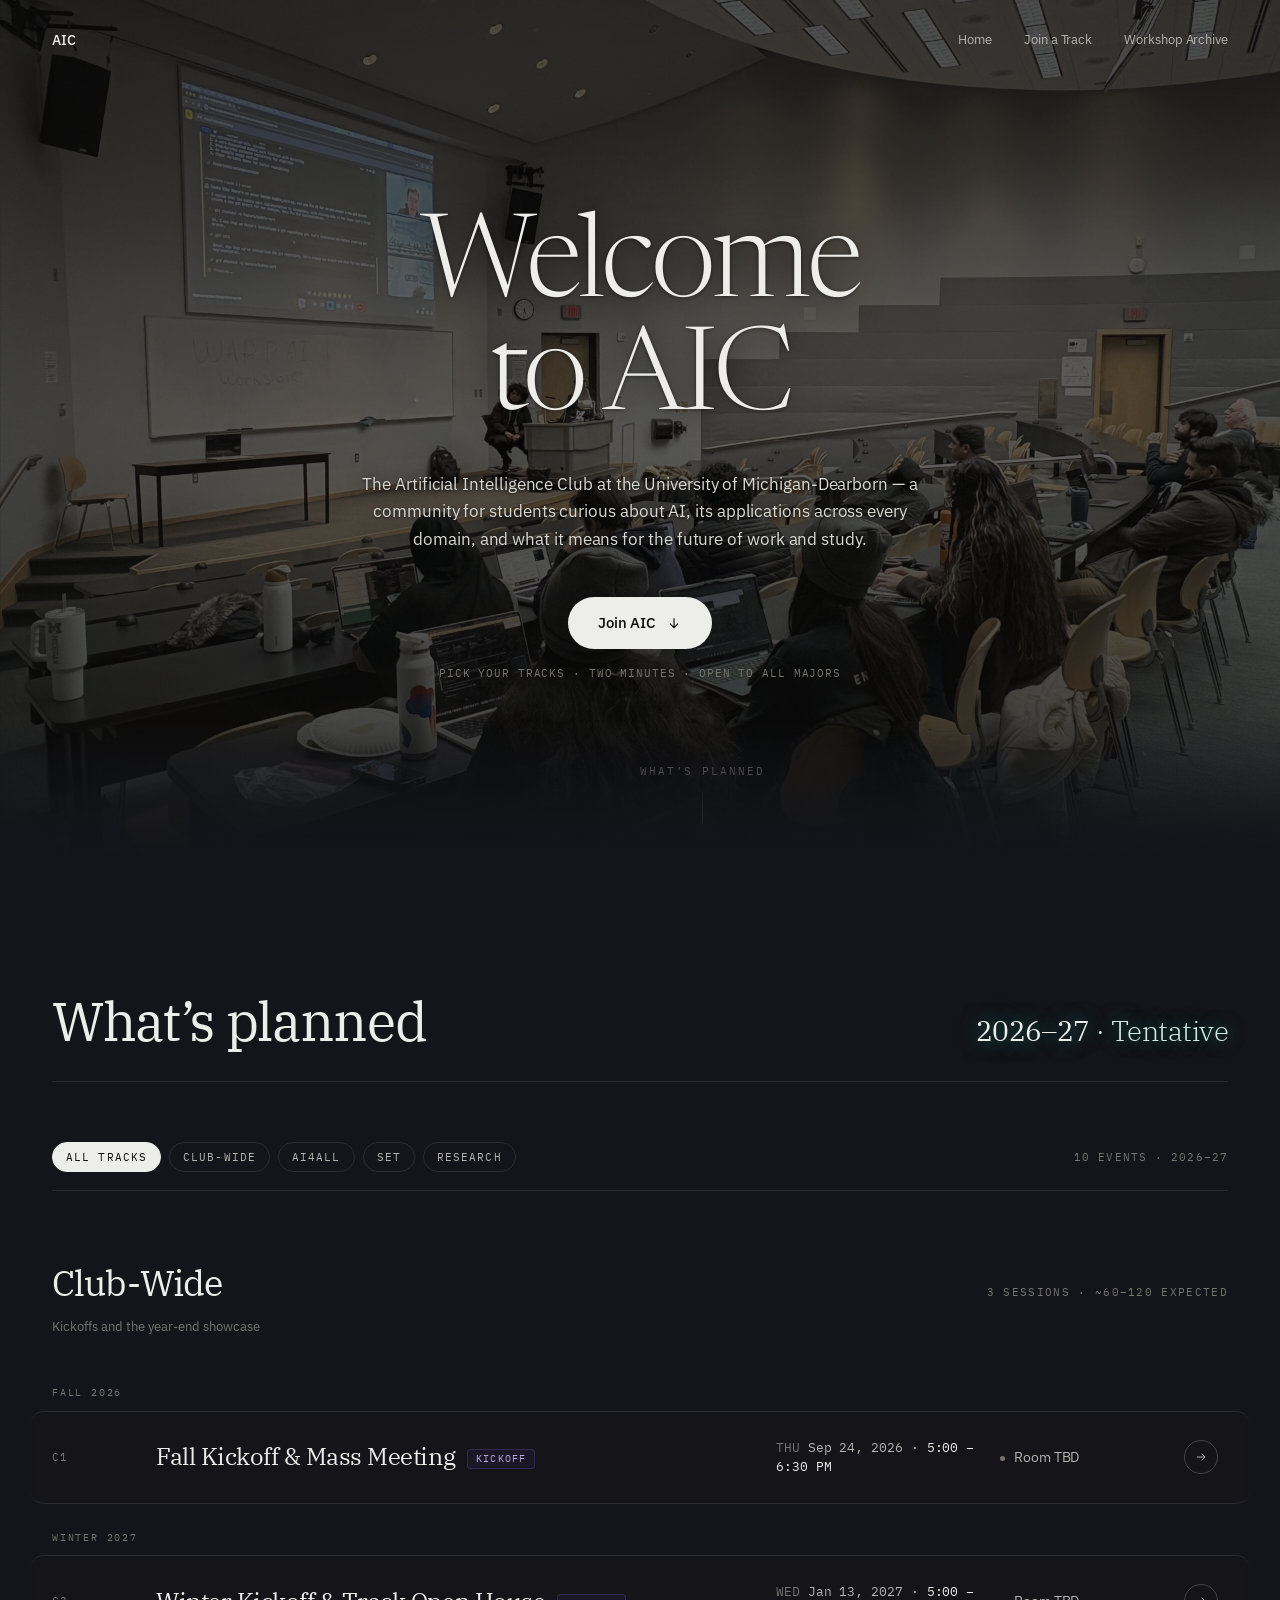
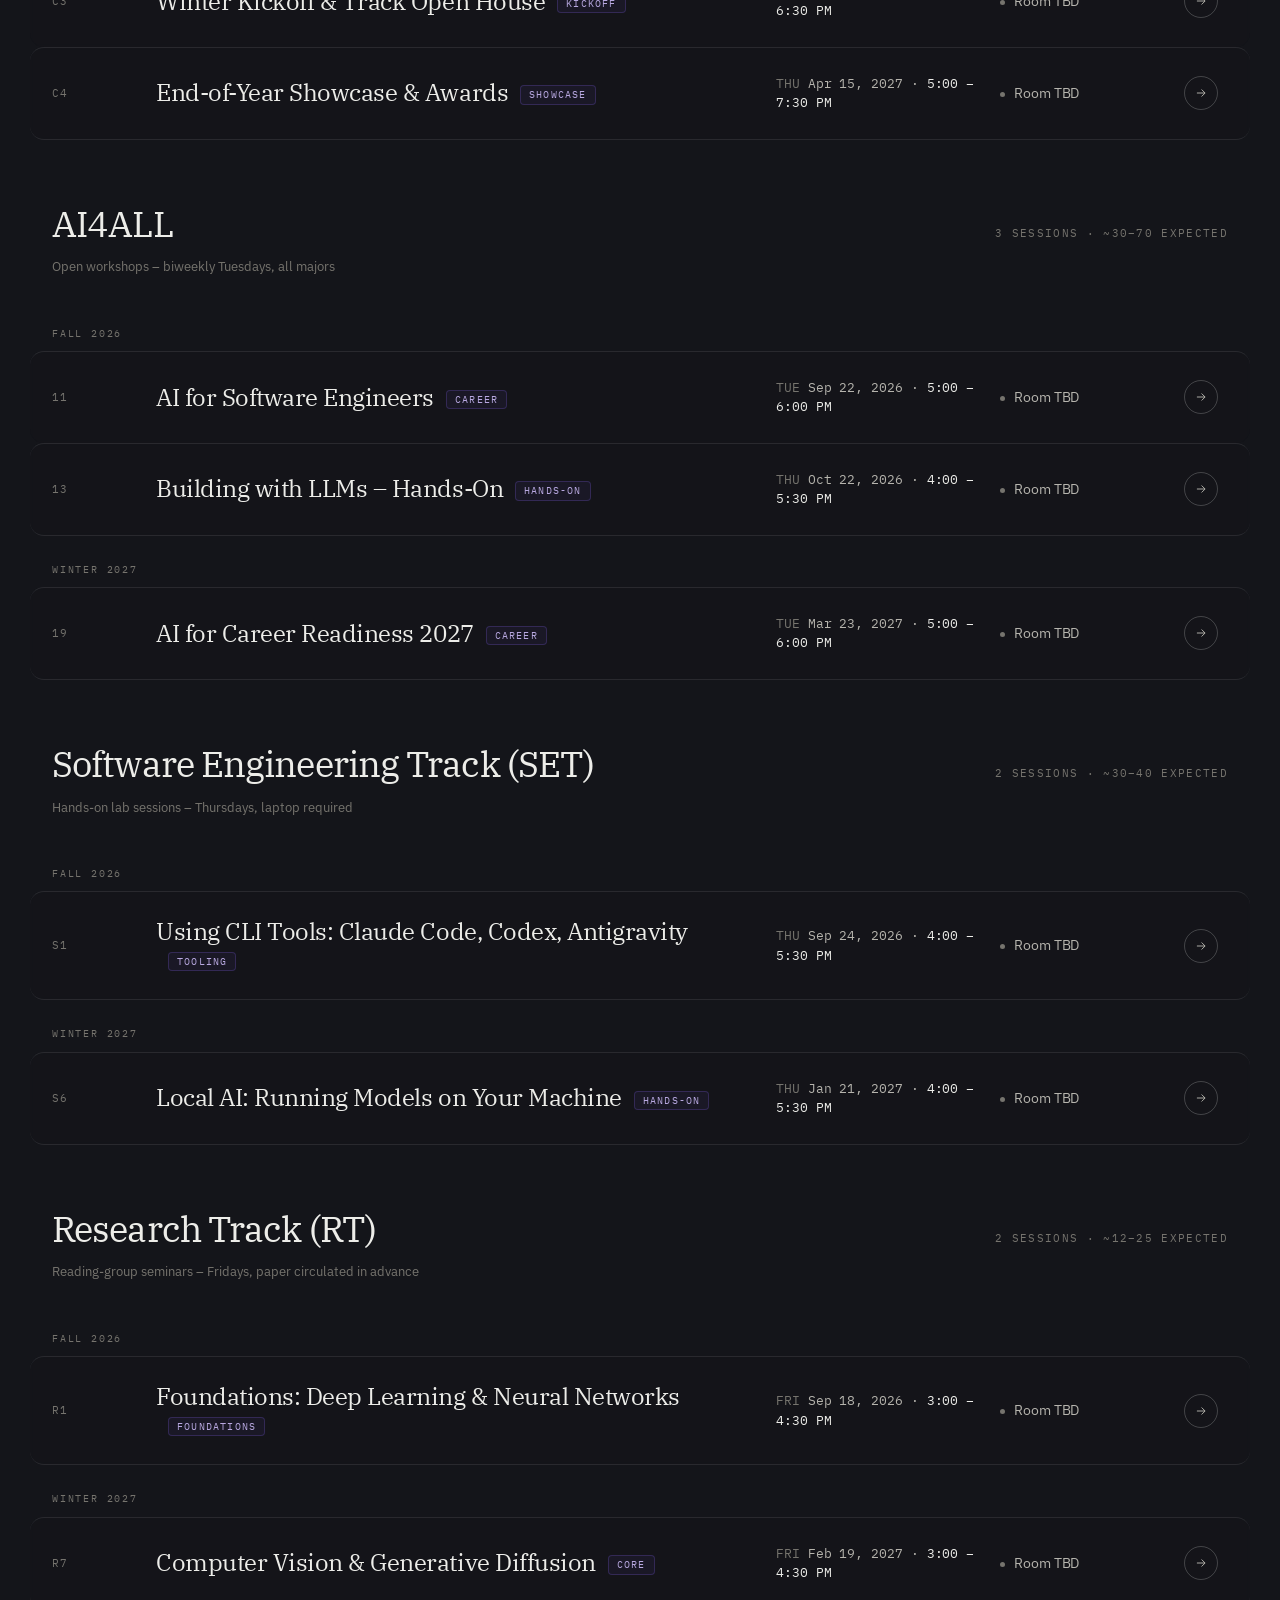
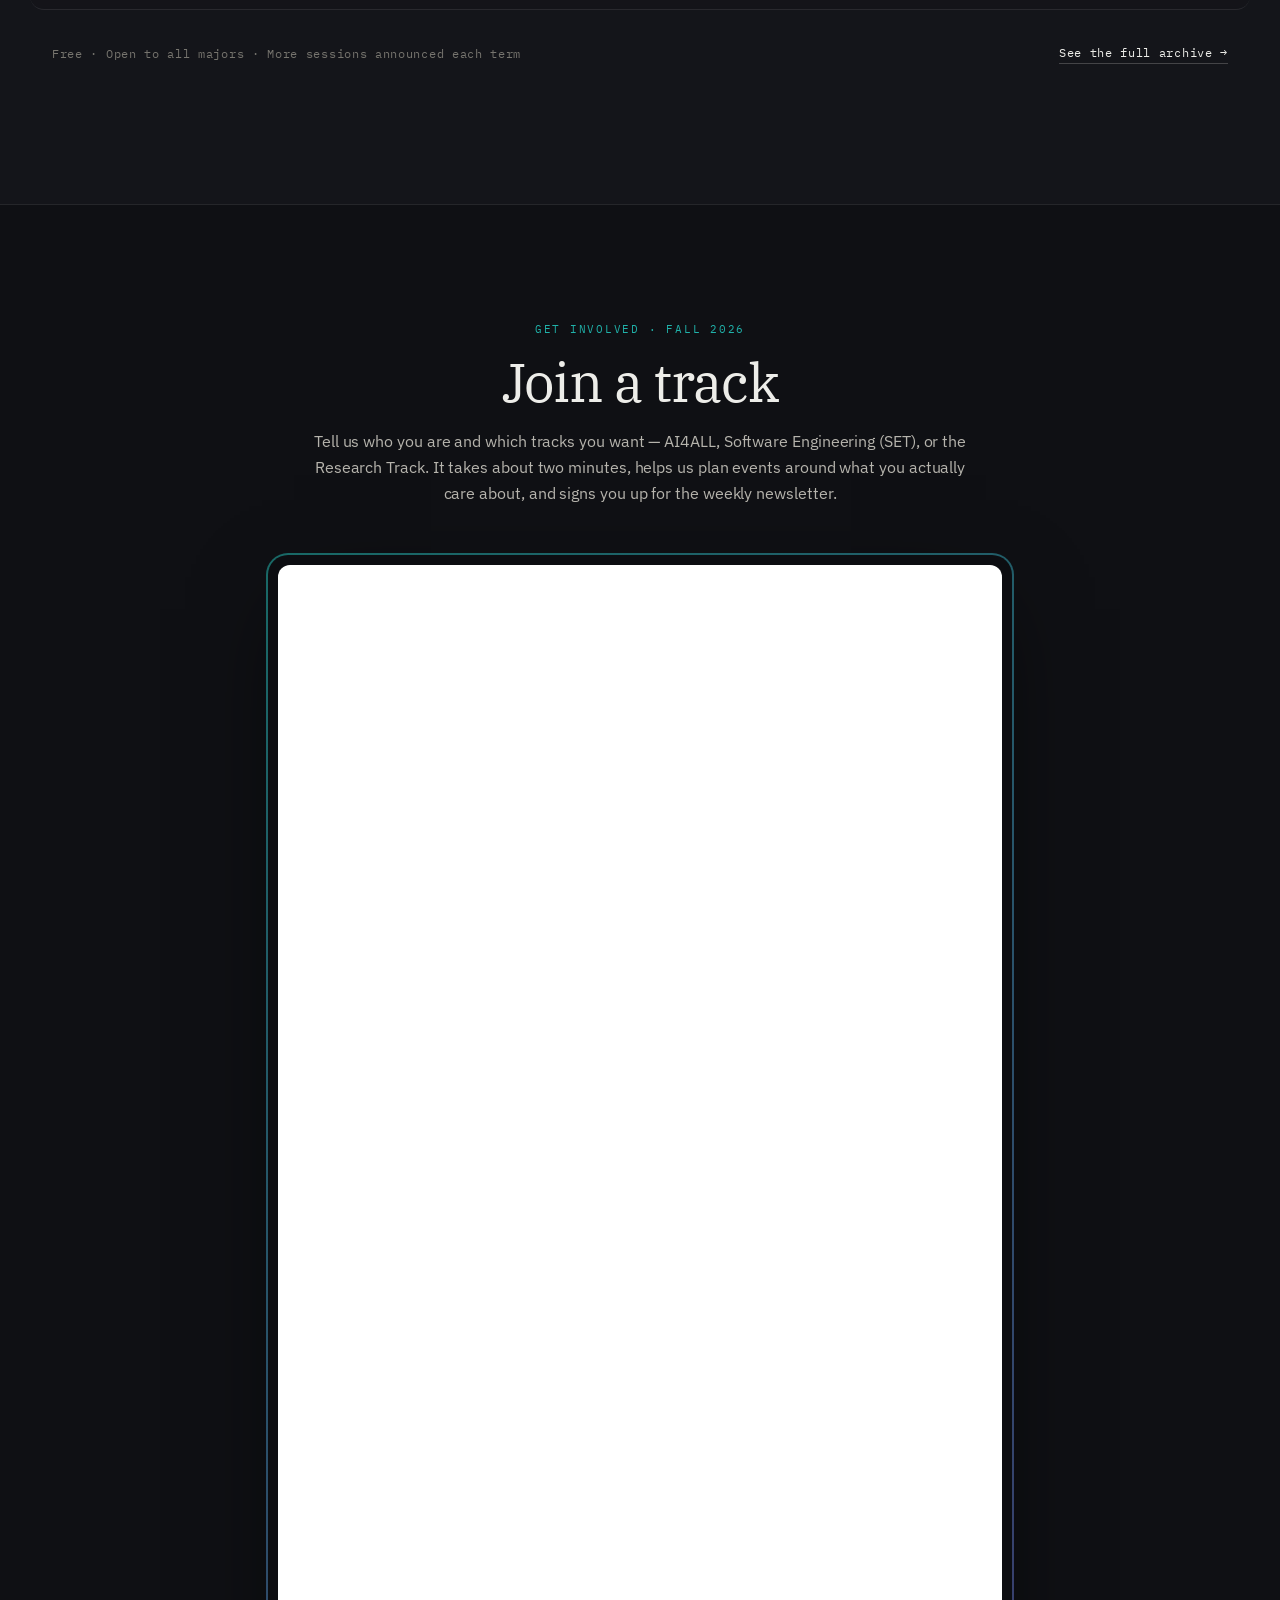
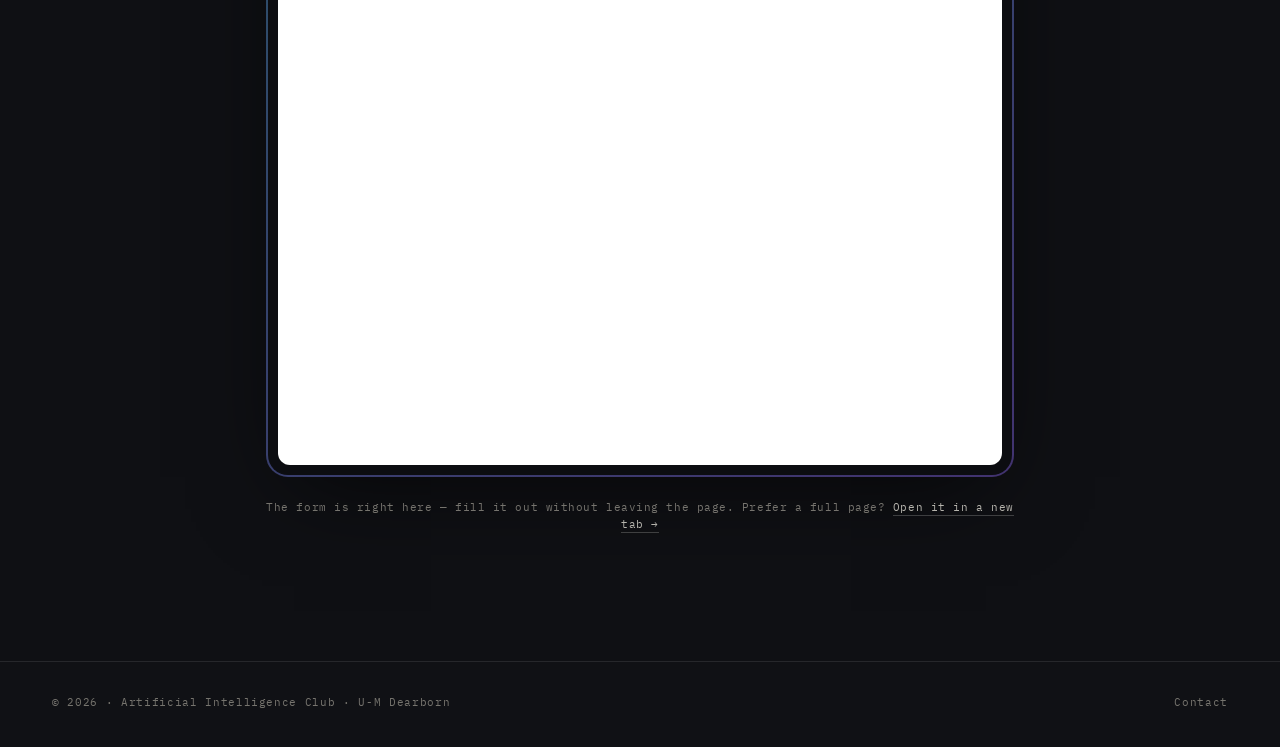
==== AI4ALL.html @ 33a6c334 "Move the Fall Kickoff from Sep 9 to Sep 24, 2026" ====
<!doctype html>
<html lang="en">
<head>
<meta charset="utf-8" />
<meta name="viewport" content="width=device-width,initial-scale=1" />
<title>AIC — Artificial Intelligence Club</title>
<link rel="preconnect" href="https://fonts.googleapis.com" />
<link rel="preconnect" href="https://fonts.gstatic.com" crossorigin />
<link href="https://fonts.googleapis.com/css2?family=IBM+Plex+Mono:wght@400;500&family=IBM+Plex+Sans:ital,wght@0,300;0,400;0,500;0,600;1,400&family=IBM+Plex+Serif:ital,wght@0,400;0,500;0,600;1,400&family=Newsreader:opsz,wght@6..72,300;6..72,400&display=swap" rel="stylesheet" />
<style>
  /* AIC brand tokens */
  :root{
    --aic-teal:   #20B2AA;
    --aic-purple: #6B4FBB;
    --aic-off:    #EDEDE9;
    --aic-obsidian:#0C0C0B;
    --aic-chalk:  #F2F2F0;
    --aic-ash:    #3A3A38;

    --ink:        var(--aic-off);
    --ink-dim:    #b6b4ad;
    --ink-faint:  #76746e;
    --line:       rgba(237,237,233,.10);
    --line-strong:rgba(237,237,233,.22);

    --serif:"IBM Plex Serif", "Iowan Old Style", Georgia, serif;
    --sans:"IBM Plex Sans", ui-sans-serif, system-ui, -apple-system, sans-serif;
    --mono:"IBM Plex Mono", ui-monospace, "JetBrains Mono", Menlo, monospace;
  }

  *{ box-sizing:border-box; margin:0; padding:0; }
  html,body{
    background:transparent;
    color:var(--ink);
    font-family:var(--sans);
    -webkit-font-smoothing:antialiased;
  }
  html{ background:var(--aic-obsidian); scroll-behavior:smooth; }
  body{
    min-height:100vh;
    overflow-x:hidden;
    font-size:15px;
    line-height:1.55;
    letter-spacing:-0.005em;
  }
  a{ color:inherit; text-decoration:none; }

  /* ---------- background slideshow (full page, fixed) ---------- */
  .bg{
    position:fixed; inset:0;
    z-index:-2;
    background:var(--aic-obsidian);
    overflow:hidden;
  }
  .bg .slide{
    position:absolute; inset:0;
    background-size:cover;
    background-position:center;
    opacity:0;
    transition: opacity 2.4s ease-in-out, transform 12s ease-out;
    transform:scale(1.04);
    filter: saturate(.7) contrast(.95) brightness(.55);
    will-change: opacity, transform;
  }
  .bg .slide.on{
    opacity:1;
    transform:scale(1.0);
  }
  /* dimming scrim over slideshow for readability */
  .bg::after{
    content:"";
    position:absolute; inset:0;
    background:
      linear-gradient(180deg, rgba(12,12,11,.35) 0%, rgba(12,12,11,.25) 45%, rgba(12,12,11,.55) 100%),
      radial-gradient(120% 80% at 50% 50%, rgba(12,12,11,0) 0%, rgba(12,12,11,.25) 70%, rgba(12,12,11,.55) 100%);
    pointer-events:none;
    z-index:2;
  }
  /* Scrims removed — photos display directly */
  .grain{
    position:fixed; inset:-50%; z-index:-1;
    background-image:url("data:image/svg+xml;utf8,<svg xmlns='http://www.w3.org/2000/svg' width='220' height='220'><filter id='n'><feTurbulence type='fractalNoise' baseFrequency='1.4' numOctaves='2' stitchTiles='stitch'/><feColorMatrix values='0 0 0 0 0.95  0 0 0 0 0.95  0 0 0 0 0.92  0 0 0 0.55 0'/></filter><rect width='100%25' height='100%25' filter='url(%23n)' opacity='.55'/></svg>");
    opacity:.07;
    mix-blend-mode:overlay;
    pointer-events:none;
    animation: drift 9s steps(6) infinite;
  }
  @keyframes drift{
    0%  { transform:translate(0,0) }
    20% { transform:translate(-2%, 1%) }
    40% { transform:translate(1%, -1%) }
    60% { transform:translate(-1%, 2%) }
    80% { transform:translate(2%, -2%) }
    100%{ transform:translate(0,0) }
  }

  .wrap{ max-width:1240px; margin:0 auto; padding:0 32px; position:relative; width:100%; }
  @media (max-width:640px){ .wrap{ padding:0 22px; } }

  /* ---------- nav ---------- */
  nav.top{
    padding-top:28px;
    position:relative; z-index:5;
  }
  .nav-inner{
    display:flex; align-items:center; justify-content:space-between;
  }
  .nav-links{ display:flex; gap:32px; align-items:center; }
  .brand-name{
    font-size:14px; font-weight:500; letter-spacing:-0.005em;
    color:var(--ink);
  }
  .nav-links a{
    font-size:13px; color:var(--ink-dim);
    transition:color .2s ease;
    position:relative;
  }
  .nav-links a::after{
    content:""; position:absolute; left:0; right:0; bottom:-4px;
    height:1px;
    background:linear-gradient(90deg, var(--aic-teal), var(--aic-purple));
    transform:scaleX(0); transform-origin:left;
    transition: transform .25s ease;
    opacity:.7;
  }
  .nav-links a:hover{ color:var(--ink); }
  .nav-links a:hover::after{ transform:scaleX(1); }
  /* keep the 3 nav links from crowding on small phones */
  @media (max-width:600px){
    nav.top{ padding-top:20px; }
    .nav-links{ gap:16px; }
    .nav-links a{ font-size:12px; }
    .brand-name{ font-size:13px; }
  }

  /* ---------- hero ---------- */
  .hero-section{
    min-height: calc(100vh - 92px);
    display:flex; align-items:center; justify-content:center;
    padding: 80px 0 96px;
    position:relative;
  }
  .hero{
    text-align:center;
    max-width:720px;
    margin: 0 auto;
  }
  h1.display{
    font-family:"Newsreader", "Iowan Old Style", Georgia, serif;
    font-weight:300;
    font-size: clamp(56px, 9vw, 116px);
    line-height: .98;
    letter-spacing:-0.035em;
    color:var(--ink);
    text-wrap:balance;
    text-shadow: 0 2px 32px rgba(0,0,0,.65), 0 1px 4px rgba(0,0,0,.5);
  }
  h1.display .italic{
    font-style:normal;
    color:var(--ink);
  }

  .lede{
    margin: 32px auto 0;
    max-width:560px;
    font-size:17px; line-height:1.6;
    color:#d8d8d3;
    text-wrap:pretty;
    text-shadow: 0 1px 16px rgba(0,0,0,.7), 0 1px 3px rgba(0,0,0,.6);
  }

  /* primary CTA — Join AIC (scrolls to the interest form) */
  .cta-join{
    margin-top:44px;
    display:inline-flex; align-items:center; gap:10px;
    height:52px; padding:0 30px;
    border-radius:999px;
    background:var(--aic-off); color:var(--aic-obsidian);
    font-family:var(--sans);
    font-size:15px; font-weight:500; letter-spacing:-0.005em;
    cursor:pointer;
    box-shadow: 0 12px 34px -12px rgba(0,0,0,.6);
    transition: background .2s ease, transform .15s ease, box-shadow .2s ease;
  }
  .cta-join:hover{ background:#fff; transform:translateY(-1px); box-shadow:0 16px 44px -14px rgba(0,0,0,.7); }
  .cta-join:active{ transform:translateY(0) scale(.99); }
  .cta-join svg{ width:16px; height:16px; }

  .hint{
    margin-top: 16px;
    font-family:var(--mono);
    font-size: 11px;
    letter-spacing:.08em;
    color: var(--ink-faint);
    text-transform:uppercase;
  }
  .hint .ok{ color: var(--aic-teal); }

  /* scroll cue */
  .scroll-cue{
    position:absolute; left:50%; bottom:36px;
    transform:translateX(-50%);
    font-family:var(--mono); font-size:10.5px; letter-spacing:.18em;
    text-transform:uppercase; color:var(--ink-faint);
    display:flex; flex-direction:column; align-items:center; gap:10px;
    opacity:.75;
  }
  .scroll-cue .line{
    width:1px; height:34px;
    background:linear-gradient(180deg, rgba(237,237,233,0), rgba(237,237,233,.6));
    animation: bob 2.6s ease-in-out infinite;
  }
  @keyframes bob{
    0%,100%{ transform:scaleY(.6); opacity:.4 }
    50%{ transform:scaleY(1); opacity:1 }
  }

  /* ---------- upcoming events ---------- */
  section.events{
    padding: 120px 0 140px;
    position:relative;
    background:#14151a;
  }
  /* smooth fade from translucent (slideshow visible) into solid grey */
  section.events::before{
    content:"";
    position:absolute;
    left:0; right:0;
    top:-140px; height:140px;
    background:linear-gradient(180deg, rgba(20,21,26,0) 0%, rgba(20,21,26,.85) 70%, #14151a 100%);
    pointer-events:none;
  }
  /* footer also covers slideshow */
  footer{ background:#101115 !important; }
  .events-head{
    display:flex; align-items:baseline; justify-content:space-between;
    gap:24px; margin-bottom:42px;
    padding-bottom:18px;
    border-bottom:1px solid var(--line);
  }
  .events-head h2{
    font-family:var(--serif); font-weight:400;
    font-size:clamp(34px, 4.4vw, 54px);
    letter-spacing:-0.025em;
  }
  .events-head h2 .italic{
    font-style:normal;
    color:var(--ink);
  }
  .events-head .label{
    font-family:var(--serif);
    font-weight:400;
    font-size:clamp(20px, 2.2vw, 28px);
    letter-spacing:-0.02em;
    color:var(--ink);
    text-shadow:
      0 0 18px rgba(32,178,170,.55),
      0 0 38px rgba(32,178,170,.25);
  }
  .events-head .label em{
    font-style:normal;
    color:#cfe9e6;
    font-weight:300;
  }

  .event-list{ display:flex; flex-direction:column; }
  /* track filter bar */
  .filter-bar{
    margin-bottom:8px;
    display:flex; align-items:center; justify-content:space-between;
    padding:18px 0;
    border-bottom:1px solid var(--line);
    flex-wrap:wrap; gap:14px;
  }
  .filters{ display:flex; gap:8px; flex-wrap:wrap; }
  .chip{
    font-family:var(--mono); font-size:11px; letter-spacing:.1em;
    text-transform:uppercase;
    padding:7px 13px; border-radius:999px; cursor:pointer;
    border:1px solid var(--line);
    color:var(--ink-dim); background:transparent;
    transition: all .2s ease;
  }
  .chip:hover{ color:var(--ink); border-color:var(--line-strong); }
  .chip[aria-selected="true"]{
    background:var(--ink); color:var(--aic-obsidian); border-color:var(--ink);
  }
  .count{
    font-family:var(--mono); font-size:11px; letter-spacing:.1em;
    color:var(--ink-faint); text-transform:uppercase;
  }

  /* per-track groups */
  .track-group{ padding:56px 0 0; }
  .track-group.hidden{ display:none; }
  .track-head{
    display:flex; align-items:baseline; justify-content:space-between;
    gap:24px; margin-bottom:22px;
  }
  .track-title{
    font-family:var(--serif); font-size:clamp(26px, 3vw, 36px); font-weight:400;
    letter-spacing:-0.025em;
  }
  .track-sub{
    display:block; margin-top:6px;
    font-family:var(--sans); font-size:13px; font-weight:400;
    color:var(--ink-faint); letter-spacing:0;
  }
  .track-meta{
    font-family:var(--mono); font-size:11px; letter-spacing:.12em;
    text-transform:uppercase; color:var(--ink-faint);
    white-space:nowrap;
  }
  .term-divider{
    font-family:var(--mono); font-size:10px; letter-spacing:.18em;
    text-transform:uppercase; color:var(--ink-faint);
    padding:26px 0 10px;
  }
  .track-group .event{ cursor:default; }
  @media (max-width:600px){
    .track-head{ flex-direction:column; gap:8px; }
  }
  .event{
    display:grid;
    grid-template-columns: 80px 1fr 200px 160px 44px;
    align-items:center;
    gap:24px;
    padding:26px 22px;
    border-top:1px solid var(--line);
    transition: background .25s ease, transform .25s ease;
    cursor:pointer;
    background:rgba(20,21,26,.35);
    backdrop-filter: blur(2px);
    -webkit-backdrop-filter: blur(2px);
    position:relative;
    border-radius:14px;
    margin: 0 -22px;
    border-top-color:var(--line);
  }
  .event::before{
    content:"";
    position:absolute; inset:0;
    border-radius:14px;
    padding:1px;
    background: conic-gradient(
      from var(--shine-angle, 0deg),
      transparent 0deg,
      transparent 60deg,
      rgba(107,79,187,.85) 120deg,
      rgba(107,79,187,.35) 160deg,
      transparent 200deg,
      transparent 360deg
    );
    -webkit-mask:
      linear-gradient(#fff 0 0) content-box,
      linear-gradient(#fff 0 0);
    mask:
      linear-gradient(#fff 0 0) content-box,
      linear-gradient(#fff 0 0);
    -webkit-mask-composite: xor;
            mask-composite: exclude;
    opacity:0;
    transition: opacity .35s ease;
    pointer-events:none;
  }
  .event:last-child{ border-bottom:1px solid var(--line); }
  .event:hover{
    background:rgba(20,21,26,.7);
    box-shadow:
      0 0 0 1px rgba(107,79,187,.18),
      0 12px 40px -12px rgba(107,79,187,.35),
      inset 0 0 60px rgba(107,79,187,.06);
  }
  .event:hover::before{
    opacity:1;
    animation: shine-rotate 4s linear infinite;
  }
  @keyframes shine-rotate{
    to { --shine-angle: 360deg; }
  }
  @property --shine-angle{
    syntax: "<angle>";
    inherits: false;
    initial-value: 0deg;
  }
  .event .idx{
    font-family:var(--mono); font-size:11px; color:var(--ink-faint); letter-spacing:.05em;
  }
  .event .title{
    font-family:var(--serif); font-size:24px; letter-spacing:-0.02em;
    color:var(--ink); line-height:1.15;
  }
  .event .title .tag{
    display:inline-block; margin-left:12px; vertical-align:middle;
    font-family:var(--mono); font-size:10px; letter-spacing:.12em;
    text-transform:uppercase;
    color:#b8a8e0;
    padding:3px 8px; border-radius:4px;
    border:1px solid rgba(107,79,187,.32);
    background:rgba(107,79,187,.08);
  }
  .event .when{
    font-family:var(--mono); font-size:12.5px; color:var(--ink-dim);
  }
  .event .when .dow{ color:var(--ink-faint); }
  .event .when .time{ color:var(--ink); }
  .event .where{
    font-family:var(--sans); font-size:13.5px; color:var(--ink-dim);
  }
  .event .where::before{
    content:""; display:inline-block; width:5px; height:5px; border-radius:50%;
    background:var(--ink-faint); margin-right:9px; vertical-align:middle;
  }
  .event .go{
    width:34px; height:34px; border-radius:50%;
    border:1px solid var(--line-strong);
    display:flex; align-items:center; justify-content:center;
    color:var(--ink-dim);
    transition: all .2s ease;
  }
  .event:hover .go{
    border-color:rgba(107,79,187,.55);
    color:#b8a8e0;
    transform:rotate(-45deg);
    box-shadow:0 0 16px rgba(107,79,187,.30);
  }
  .event .go svg{ width:14px; height:14px; }

  @media (max-width:920px){
    .event{ grid-template-columns: 42px 1fr 32px; grid-template-rows:auto auto auto; gap:6px 16px; padding:22px 6px; }
    .event .idx{ grid-row:1; }
    .event .title{ grid-row:1; grid-column:2; font-size:19px; }
    .event .when{ grid-row:2; grid-column:2; }
    .event .where{ grid-row:3; grid-column:2; }
    .event .go{ grid-row:1 / span 3; grid-column:3; align-self:start; }
  }

  .events-foot{
    margin-top:34px;
    display:flex; justify-content:space-between; align-items:center;
    gap:16px; flex-wrap:wrap;
    font-family:var(--mono); font-size:11.5px; letter-spacing:.06em;
    color:var(--ink-faint);
  }
  .events-foot a{
    color:var(--ink);
    border-bottom:1px solid var(--line-strong);
    padding-bottom:2px;
    transition: border-color .2s ease, color .2s ease;
  }
  .events-foot a:hover{
    border-color:var(--aic-purple);
    color:#a394d6;
  }

  /* ---------- footer ---------- */
  footer{
    padding: 32px 0 36px;
    border-top:1px solid var(--line);
    color:var(--ink-faint);
    font-family:var(--mono); font-size:11px; letter-spacing:.06em;
    background:rgba(12,12,11,.35);
    backdrop-filter: blur(8px);
    -webkit-backdrop-filter: blur(8px);
  }
  .foot-inner{ display:flex; justify-content:space-between; gap:16px; flex-wrap:wrap; }
  .foot-inner a:hover{ color:var(--ink); }


  /* reveal */
  .reveal{ opacity:0; transform:translateY(10px); transition: opacity .8s ease, transform .8s ease; }
  .reveal.in{ opacity:1; transform:none; }
  .reveal.d1{ transition-delay:.08s; }
  .reveal.d2{ transition-delay:.16s; }
  .reveal.d3{ transition-delay:.24s; }
  .reveal.d4{ transition-delay:.32s; }

  /* ---------- join / interest form ---------- */
  section.join{
    padding: 116px 0 128px;
    background:#0f1014;
    position:relative;
    border-top:1px solid var(--line);
  }
  .join-head{
    text-align:center;
    max-width:660px; margin:0 auto 46px;
  }
  .join-head .eyebrow{
    font-family:var(--mono); font-size:11px; letter-spacing:.16em;
    text-transform:uppercase; color:var(--aic-teal);
    margin-bottom:16px;
  }
  .join-head h2{
    font-family:var(--serif); font-weight:400;
    font-size:clamp(34px,4.4vw,54px); letter-spacing:-0.025em;
    line-height:1.05;
  }
  .join-head h2 .italic{ font-style:normal; color:var(--ink); }
  .join-head p{
    margin-top:18px; font-size:16px; line-height:1.62;
    color:var(--ink-dim); text-wrap:pretty;
  }
  .form-frame{
    max-width:748px; margin:0 auto;
    border-radius:22px;
    padding:2px;
    background:linear-gradient(150deg, rgba(32,178,170,.55), rgba(107,79,187,.55));
    box-shadow: 0 28px 90px -28px rgba(0,0,0,.72);
  }
  .form-frame .inner{
    background:#0c0d11;
    border-radius:20px;
    padding:10px;
  }
  .form-frame iframe{
    display:block;
    width:100%;
    height:1500px;
    border:0;
    background:#fff;
    border-radius:12px;
  }
  .join-note{
    max-width:748px; margin:22px auto 0;
    text-align:center;
    font-family:var(--mono); font-size:11px; letter-spacing:.05em;
    color:var(--ink-faint);
  }
  .join-note a{ color:var(--ink-dim); border-bottom:1px solid var(--line-strong); padding-bottom:1px; }
  .join-note a:hover{ color:var(--ink); }
  @media (max-width:640px){
    .form-frame .inner{ padding:6px; }
    .form-frame iframe{ height:1650px; }
  }

  ::selection{ background:var(--aic-teal); color:var(--aic-obsidian); }
</style>
</head>
<body>

<!-- Background slideshow -->
<div class="bg" id="bg"></div>
<div class="grain"></div>

<nav class="top">
  <div class="wrap nav-inner">
    <a class="brand" href="#"><span class="brand-name">AIC</span></a>
    <div class="nav-links">
      <a href="AI4ALL.html" class="current">Home</a>
      <a href="#join">Join a Track</a>
      <a href="archive.html">Workshop Archive</a>
    </div>
  </div>
</nav>

<div class="hero-section">
  <div class="wrap">
    <div class="hero">
      <h1 class="display reveal">Welcome to <span class="italic">AIC</span></h1>
      <p class="lede reveal d1">
        The Artificial Intelligence Club at the University of Michigan-Dearborn — a community
        for students curious about AI, its applications across every domain, and what it means
        for the future of work and study.
      </p>
      <a class="cta-join reveal d2" href="#join">
        Join AIC
        <svg viewBox="0 0 24 24" fill="none" stroke="currentColor" stroke-width="1.7" aria-hidden="true"><path d="M12 5v14M6 13l6 6 6-6"/></svg>
      </a>
      <div class="hint reveal d3">Pick your tracks · Two minutes · Open to all majors</div>
    </div>
  </div>

  <div class="scroll-cue reveal d4"><span>What&rsquo;s planned</span><span class="line"></span></div>
</div>

<section class="events">
  <div class="wrap">
    <div class="events-head reveal">
      <h2>What&rsquo;s <span class="italic">planned</span></h2>
      <span class="label">2026&ndash;27 <em>&middot; Tentative</em></span>
    </div>

    <div class="filter-bar reveal d1">
      <div class="filters" role="tablist" aria-label="Filter events by track">
        <button class="chip" data-filter="all" aria-selected="true">All tracks</button>
        <button class="chip" data-filter="cross" aria-selected="false">Club-wide</button>
        <button class="chip" data-filter="ai4all" aria-selected="false">AI4ALL</button>
        <button class="chip" data-filter="set" aria-selected="false">SET</button>
        <button class="chip" data-filter="rt" aria-selected="false">Research</button>
      </div>
      <div class="count" id="event-count"></div>
    </div>

    <div id="event-groups" class="reveal d2"></div>

    <div class="events-foot reveal d3">
      <span>Free &middot; Open to all majors &middot; More sessions announced each term</span>
      <a href="archive.html">See the full archive &rarr;</a>
    </div>
  </div>
</section>

<section class="join" id="join">
  <div class="wrap">
    <div class="join-head reveal">
      <div class="eyebrow">Get involved · Fall 2026</div>
      <h2>Join a <span class="italic">track</span></h2>
      <p>
        Tell us who you are and which tracks you want — AI4ALL, Software Engineering (SET),
        or the Research Track. It takes about two minutes, helps us plan events around what
        you actually care about, and signs you up for the weekly newsletter.
      </p>
    </div>

    <div class="form-frame reveal d1">
      <div class="inner">
        <iframe
          src="https://docs.google.com/forms/d/e/1FAIpQLSfQSxsaF6A3wpTZ3Ci8zxQ7aIErh3ceeiOcqCI4ebiONCphHA/viewform?embedded=true"
          title="AIC Track Interest Form"
          loading="lazy">Loading the form…</iframe>
      </div>
    </div>

    <div class="join-note reveal d2">
      The form is right here — fill it out without leaving the page. Prefer a full page?
      <a href="https://docs.google.com/forms/d/e/1FAIpQLSfQSxsaF6A3wpTZ3Ci8zxQ7aIErh3ceeiOcqCI4ebiONCphHA/viewform" target="_blank" rel="noopener">Open it in a new tab →</a>
    </div>
  </div>
</section>

<footer>
  <div class="wrap foot-inner">
    <div>© 2026 · Artificial Intelligence Club · U-M Dearborn</div>
    <div><a href="mailto:aic-eboard@umich.edu">Contact</a></div>
  </div>
</footer>

<script>
  /* ===================================================================
     SLIDESHOW
     Cross-fade through workshop photos, 6.5s per slide, 2.4s fade.
     =================================================================== */
  (() => {
    const COUNT = 21;
    const HOLD_MS = 6500;
    const bg = document.getElementById('bg');

    // shuffle indices once so each load feels different
    const order = Array.from({length: COUNT}, (_, i) => i + 1);
    for(let i = order.length - 1; i > 0; i--){
      const j = Math.floor(Math.random() * (i + 1));
      [order[i], order[j]] = [order[j], order[i]];
    }

    // create slide nodes
    const nodes = order.map(n => {
      const d = document.createElement('div');
      d.className = 'slide';
      const num = String(n).padStart(2, '0');
      d.style.backgroundImage = `url("images/w${num}.jpg")`;
      bg.appendChild(d);
      return d;
    });

    let cur = 0;
    // start with first slide visible
    nodes[0].classList.add('on');

    // preload next image to make fades smoother
    function preload(i){
      const img = new Image();
      const num = String(order[i]).padStart(2,'0');
      img.src = `images/w${num}.jpg`;
    }
    preload(1 % nodes.length);

    let timer;
    function tick(){
      const next = (cur + 1) % nodes.length;
      nodes[next].classList.add('on');
      // remove "on" from cur after fade has happened
      const prev = cur;
      setTimeout(() => nodes[prev].classList.remove('on'), 2500);
      cur = next;
      preload((cur + 1) % nodes.length);
      timer = setTimeout(tick, HOLD_MS);
    }
    timer = setTimeout(tick, HOLD_MS);

    // pause when tab hidden
    document.addEventListener('visibilitychange', () => {
      if(document.hidden){ clearTimeout(timer); }
      else { timer = setTimeout(tick, HOLD_MS); }
    });
  })();

  /* ===================================================================
     THE YEAR AHEAD  ·  2026–27 planned events, grouped by track
     Source: AIC Track Interest Form option lists + board planning.
     Dates are tentative pending room reservations.
     =================================================================== */
  const TRACKS = [
    {
      "id": "cross",
      "name": "Club-Wide",
      "sub": "Kickoffs and the year-end showcase",
      "est": "60–120",
      "events": [
        {
          "n": "C1",
          "title": "Fall Kickoff & Mass Meeting",
          "tag": "Kickoff",
          "dow": "THU",
          "date": "Sep 24, 2026",
          "time": "5:00 – 6:30 PM",
          "room": "Room TBD",
          "term": "fall"
        },
        {
          "n": "C3",
          "title": "Winter Kickoff & Track Open House",
          "tag": "Kickoff",
          "dow": "WED",
          "date": "Jan 13, 2027",
          "time": "5:00 – 6:30 PM",
          "room": "Room TBD",
          "term": "winter"
        },
        {
          "n": "C4",
          "title": "End-of-Year Showcase & Awards",
          "tag": "Showcase",
          "dow": "THU",
          "date": "Apr 15, 2027",
          "time": "5:00 – 7:30 PM",
          "room": "Room TBD",
          "term": "winter"
        }
      ]
    },
    {
      "id": "ai4all",
      "name": "AI4ALL",
      "sub": "Open workshops – biweekly Tuesdays, all majors",
      "est": "30–70",
      "events": [
        {
          "n": "11",
          "title": "AI for Software Engineers",
          "tag": "Career",
          "dow": "TUE",
          "date": "Sep 22, 2026",
          "time": "5:00 – 6:00 PM",
          "room": "Room TBD",
          "term": "fall"
        },
        {
          "n": "13",
          "title": "Building with LLMs – Hands-On",
          "tag": "Hands-on",
          "dow": "THU",
          "date": "Oct 22, 2026",
          "time": "4:00 – 5:30 PM",
          "room": "Room TBD",
          "term": "fall"
        },
        {
          "n": "19",
          "title": "AI for Career Readiness 2027",
          "tag": "Career",
          "dow": "TUE",
          "date": "Mar 23, 2027",
          "time": "5:00 – 6:00 PM",
          "room": "Room TBD",
          "term": "winter"
        }
      ]
    },
    {
      "id": "set",
      "name": "Software Engineering Track (SET)",
      "sub": "Hands-on lab sessions – Thursdays, laptop required",
      "est": "30–40",
      "events": [
        {
          "n": "S1",
          "title": "Using CLI Tools: Claude Code, Codex, Antigravity",
          "tag": "Tooling",
          "dow": "THU",
          "date": "Sep 24, 2026",
          "time": "4:00 – 5:30 PM",
          "room": "Room TBD",
          "term": "fall"
        },
        {
          "n": "S6",
          "title": "Local AI: Running Models on Your Machine",
          "tag": "Hands-on",
          "dow": "THU",
          "date": "Jan 21, 2027",
          "time": "4:00 – 5:30 PM",
          "room": "Room TBD",
          "term": "winter"
        }
      ]
    },
    {
      "id": "rt",
      "name": "Research Track (RT)",
      "sub": "Reading-group seminars – Fridays, paper circulated in advance",
      "est": "12–25",
      "events": [
        {
          "n": "R1",
          "title": "Foundations: Deep Learning & Neural Networks",
          "tag": "Foundations",
          "dow": "FRI",
          "date": "Sep 18, 2026",
          "time": "3:00 – 4:30 PM",
          "room": "Room TBD",
          "term": "fall"
        },
        {
          "n": "R7",
          "title": "Computer Vision & Generative Diffusion",
          "tag": "Core",
          "dow": "FRI",
          "date": "Feb 19, 2027",
          "time": "3:00 – 4:30 PM",
          "room": "Room TBD",
          "term": "winter"
        }
      ]
    }
  ];

  const TERM_LABEL = { fall:"Fall 2026", winter:"Winter 2027", both:"Fall 2026 – Winter 2027" };

  const groupsEl = document.getElementById('event-groups');
  const countEl  = document.getElementById('event-count');

  function eventRow(e){
    return `
      <div class="event" tabindex="0">
        <div class="idx">${e.n}</div>
        <div class="title">${e.title}${e.tag ? `<span class="tag">${e.tag}</span>` : ''}</div>
        <div class="when"><span class="dow">${e.dow}</span> ${e.date} · <span class="time">${e.time}</span></div>
        <div class="where">${e.room}</div>
        <div class="go" aria-hidden="true">
          <svg viewBox="0 0 24 24" fill="none" stroke="currentColor" stroke-width="1.6"><path d="M5 12h14M13 6l6 6-6 6"/></svg>
        </div>
      </div>`;
  }

  groupsEl.innerHTML = TRACKS.map(t => {
    let body = '', lastTerm = null;
    t.events.forEach(e => {
      if(e.term !== lastTerm){
        if(lastTerm !== null) body += '</div>';
        body += `<div class="term-divider">${TERM_LABEL[e.term] || ''}</div><div class="event-list">`;
        lastTerm = e.term;
      }
      body += eventRow(e);
    });
    if(lastTerm !== null) body += '</div>';
    const n = t.events.length;
    return `
      <div class="track-group" data-track="${t.id}">
        <div class="track-head">
          <div class="track-title">${t.name}<span class="track-sub">${t.sub}</span></div>
          <div class="track-meta">${n} ${n === 1 ? 'session' : 'sessions'} · ~${t.est} expected</div>
        </div>
        ${body}
      </div>`;
  }).join('');

  function updateCount(filter){
    const shown = TRACKS
      .filter(t => filter === 'all' || t.id === filter)
      .reduce((s, t) => s + t.events.length, 0);
    countEl.textContent = `${shown} ${shown === 1 ? 'event' : 'events'} · 2026–27`;
  }
  updateCount('all');

  document.querySelectorAll('.chip').forEach(chip => {
    chip.addEventListener('click', () => {
      document.querySelectorAll('.chip').forEach(c =>
        c.setAttribute('aria-selected', c === chip ? 'true' : 'false'));
      const f = chip.dataset.filter;
      document.querySelectorAll('.track-group').forEach(g => {
        g.classList.toggle('hidden', f !== 'all' && g.dataset.track !== f);
      });
      updateCount(f);
    });
  });

  /* reveal */
  const io = new IntersectionObserver(entries => {
    entries.forEach(e => { if(e.isIntersecting){ e.target.classList.add('in'); io.unobserve(e.target); } });
  }, { threshold: 0.06 });
  document.querySelectorAll('.reveal').forEach(el => io.observe(el));
</script>

</body>
</html>
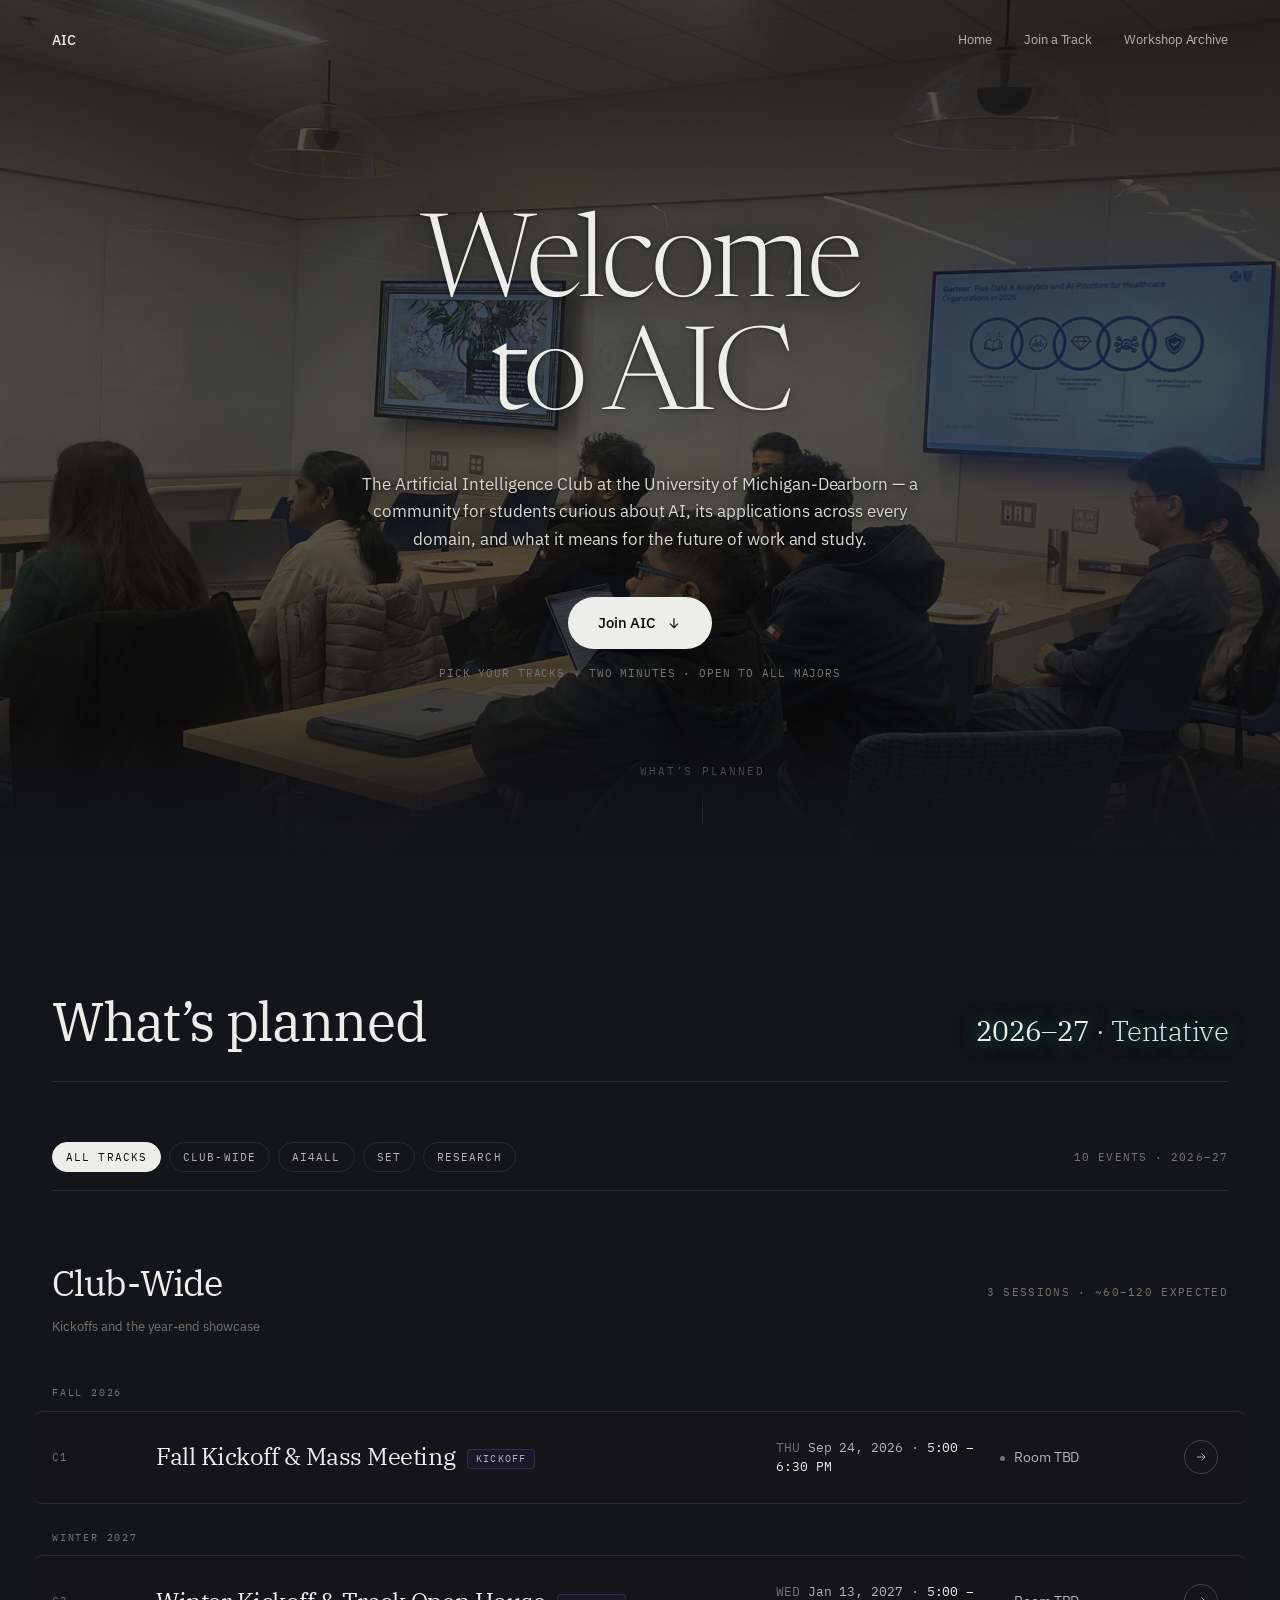
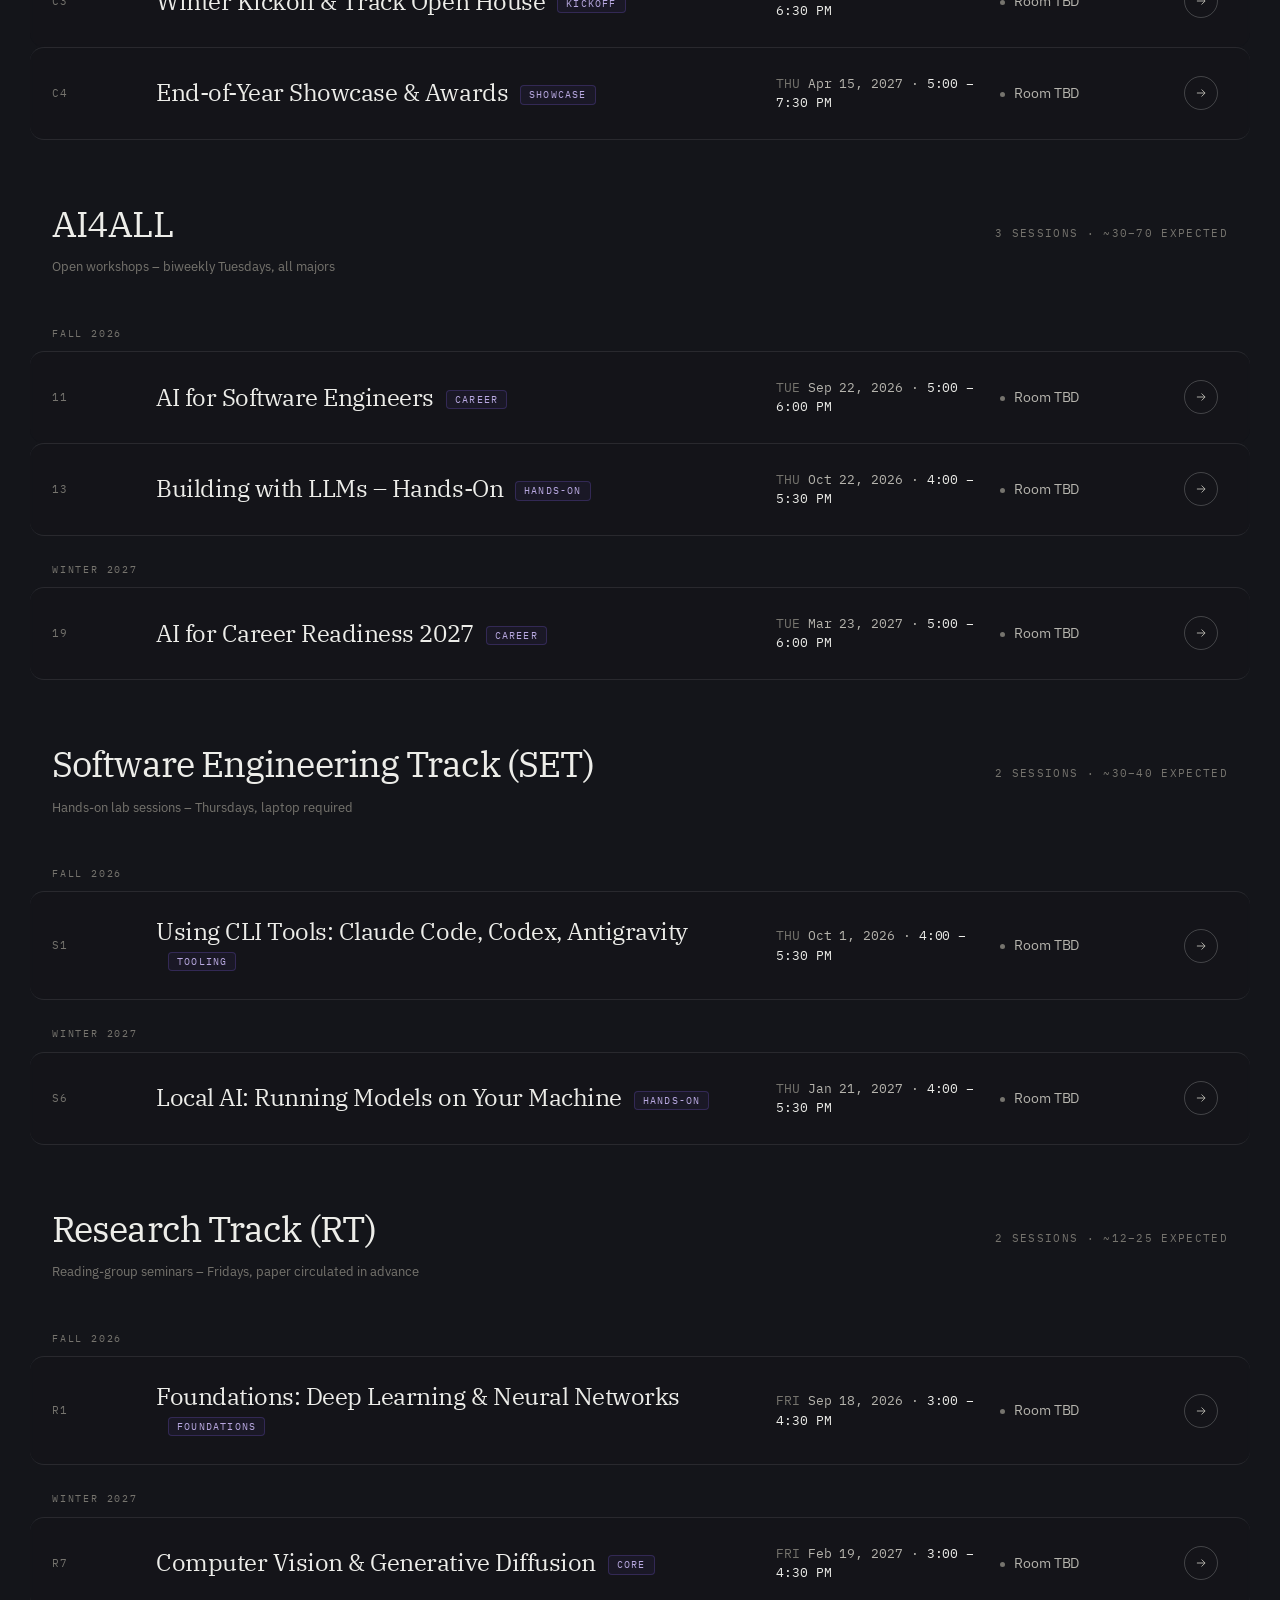
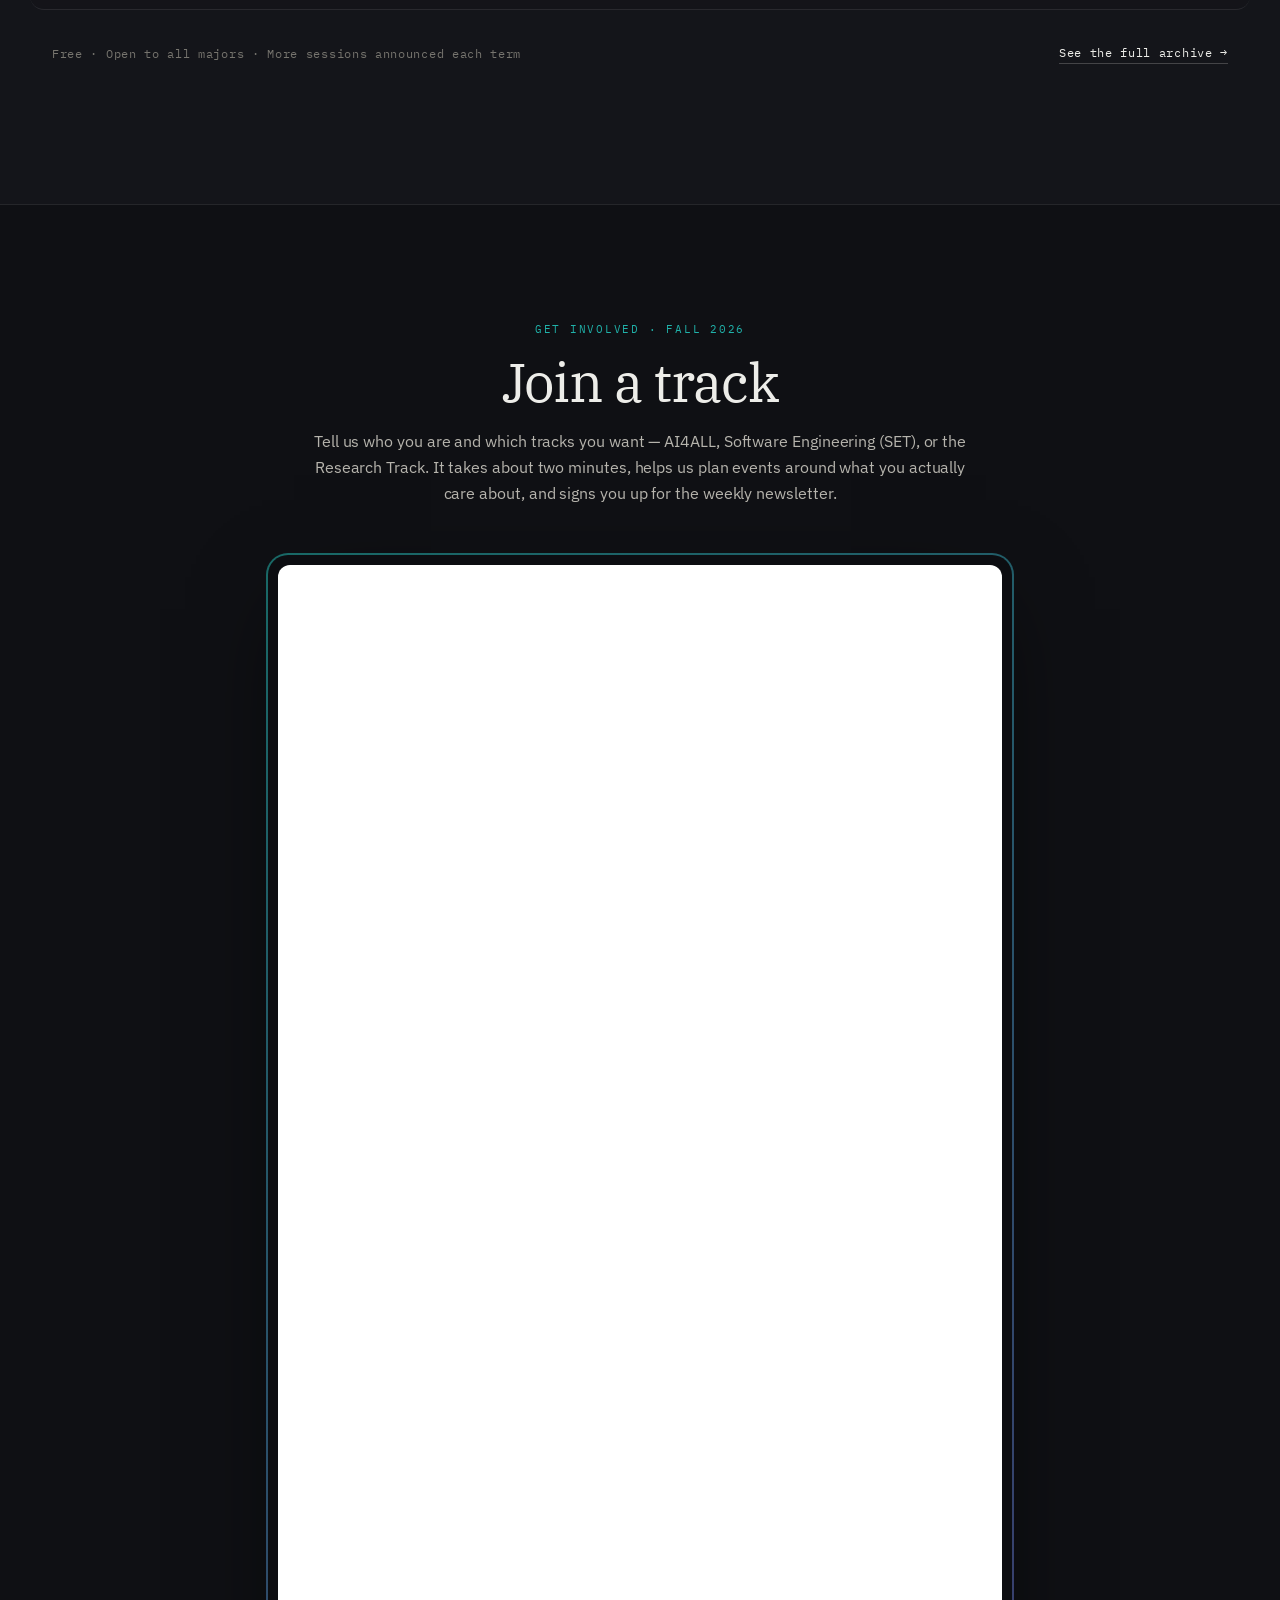
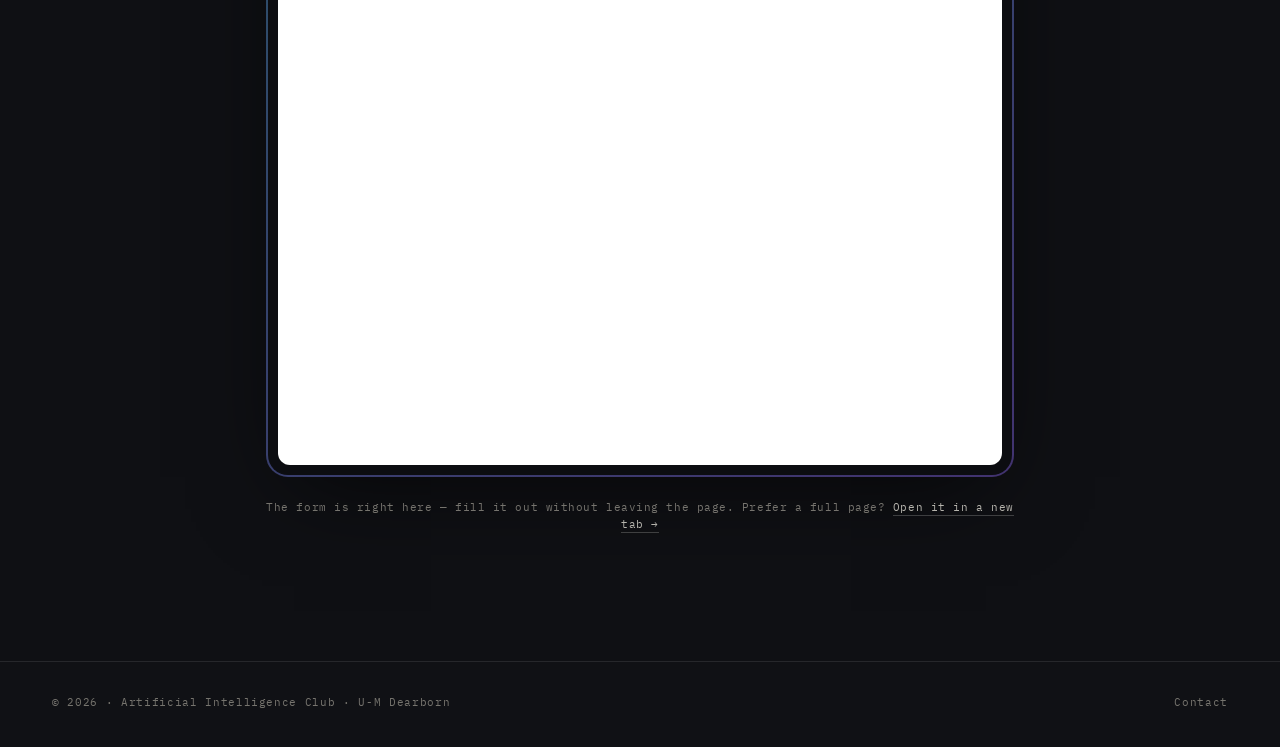
==== commit a2f97be5: "Move the SET CLI Tools session to Oct 1 so Sep 24 is kickoff only" ====
--- a/AI4ALL.html
+++ b/AI4ALL.html
@@ -788,7 +788,7 @@
           "title": "Using CLI Tools: Claude Code, Codex, Antigravity",
           "tag": "Tooling",
           "dow": "THU",
-          "date": "Sep 24, 2026",
+          "date": "Oct 1, 2026",
           "time": "4:00 – 5:30 PM",
           "room": "Room TBD",
           "term": "fall"
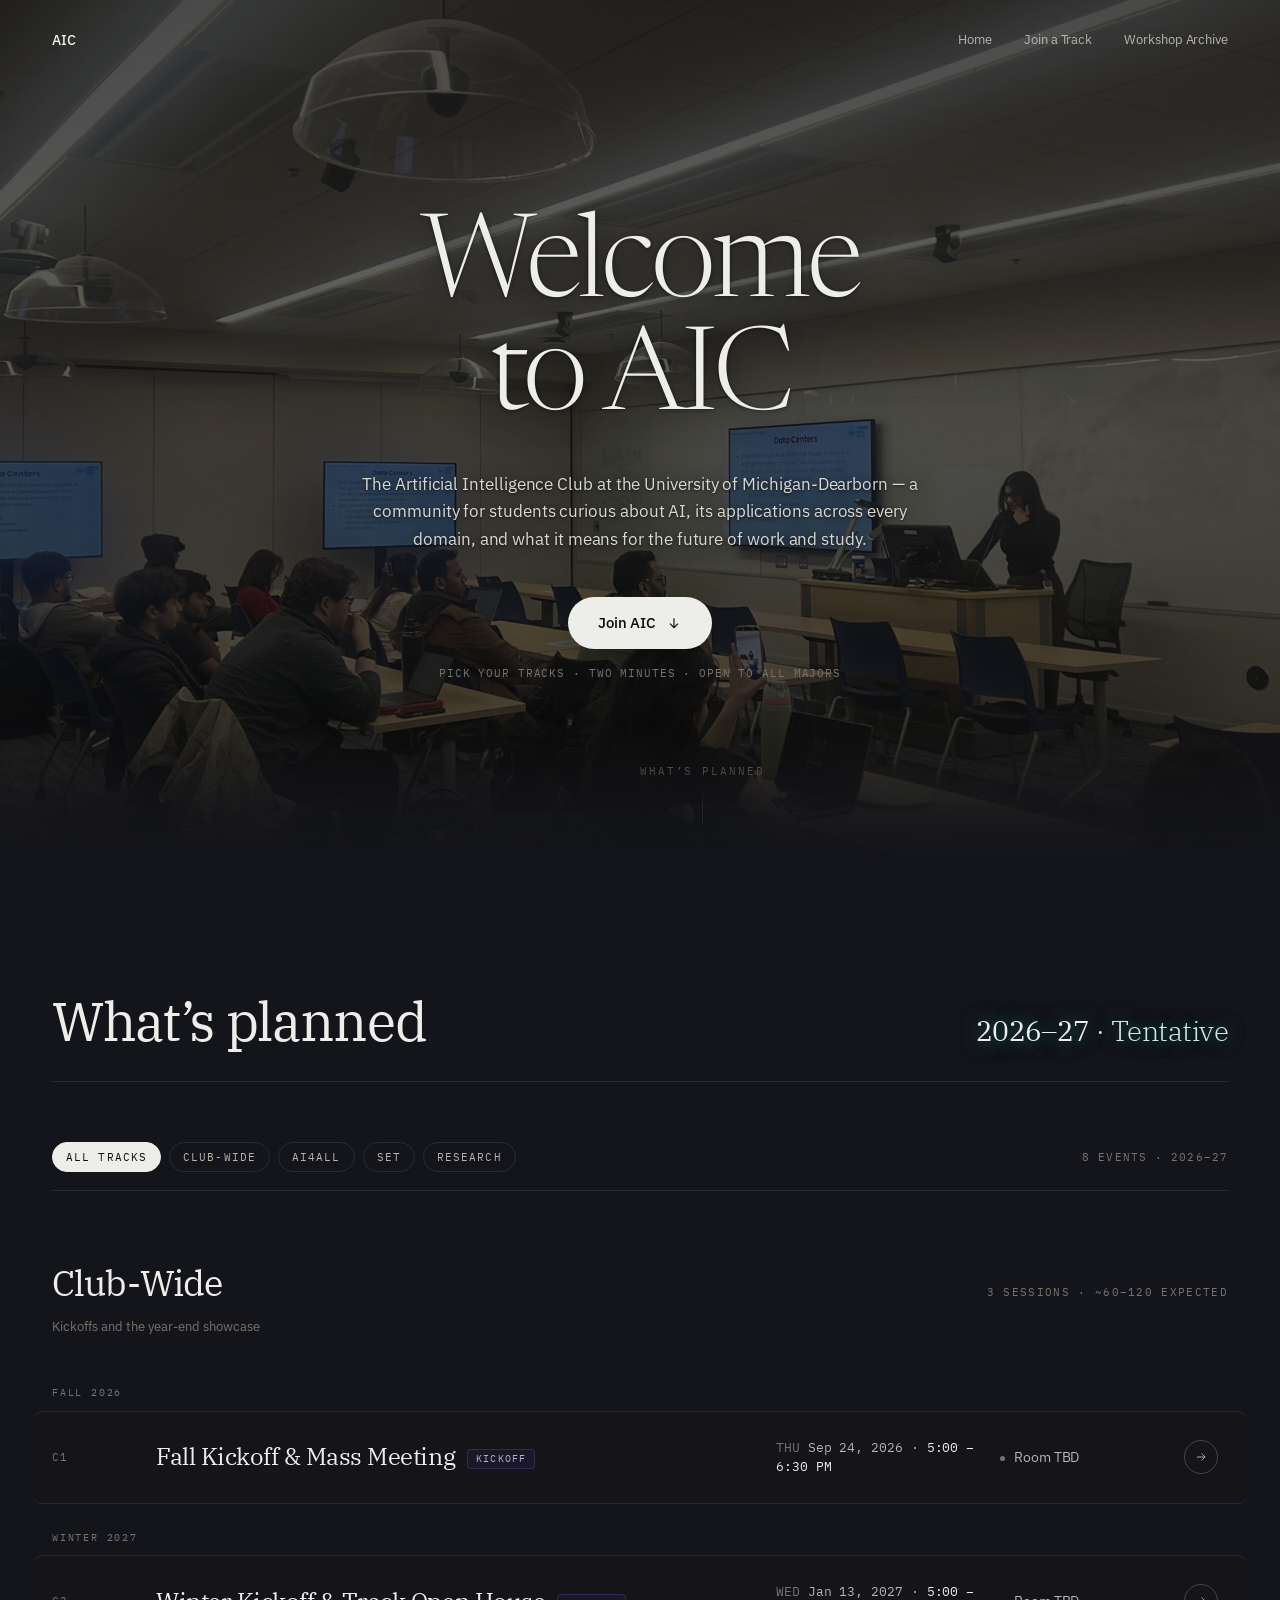
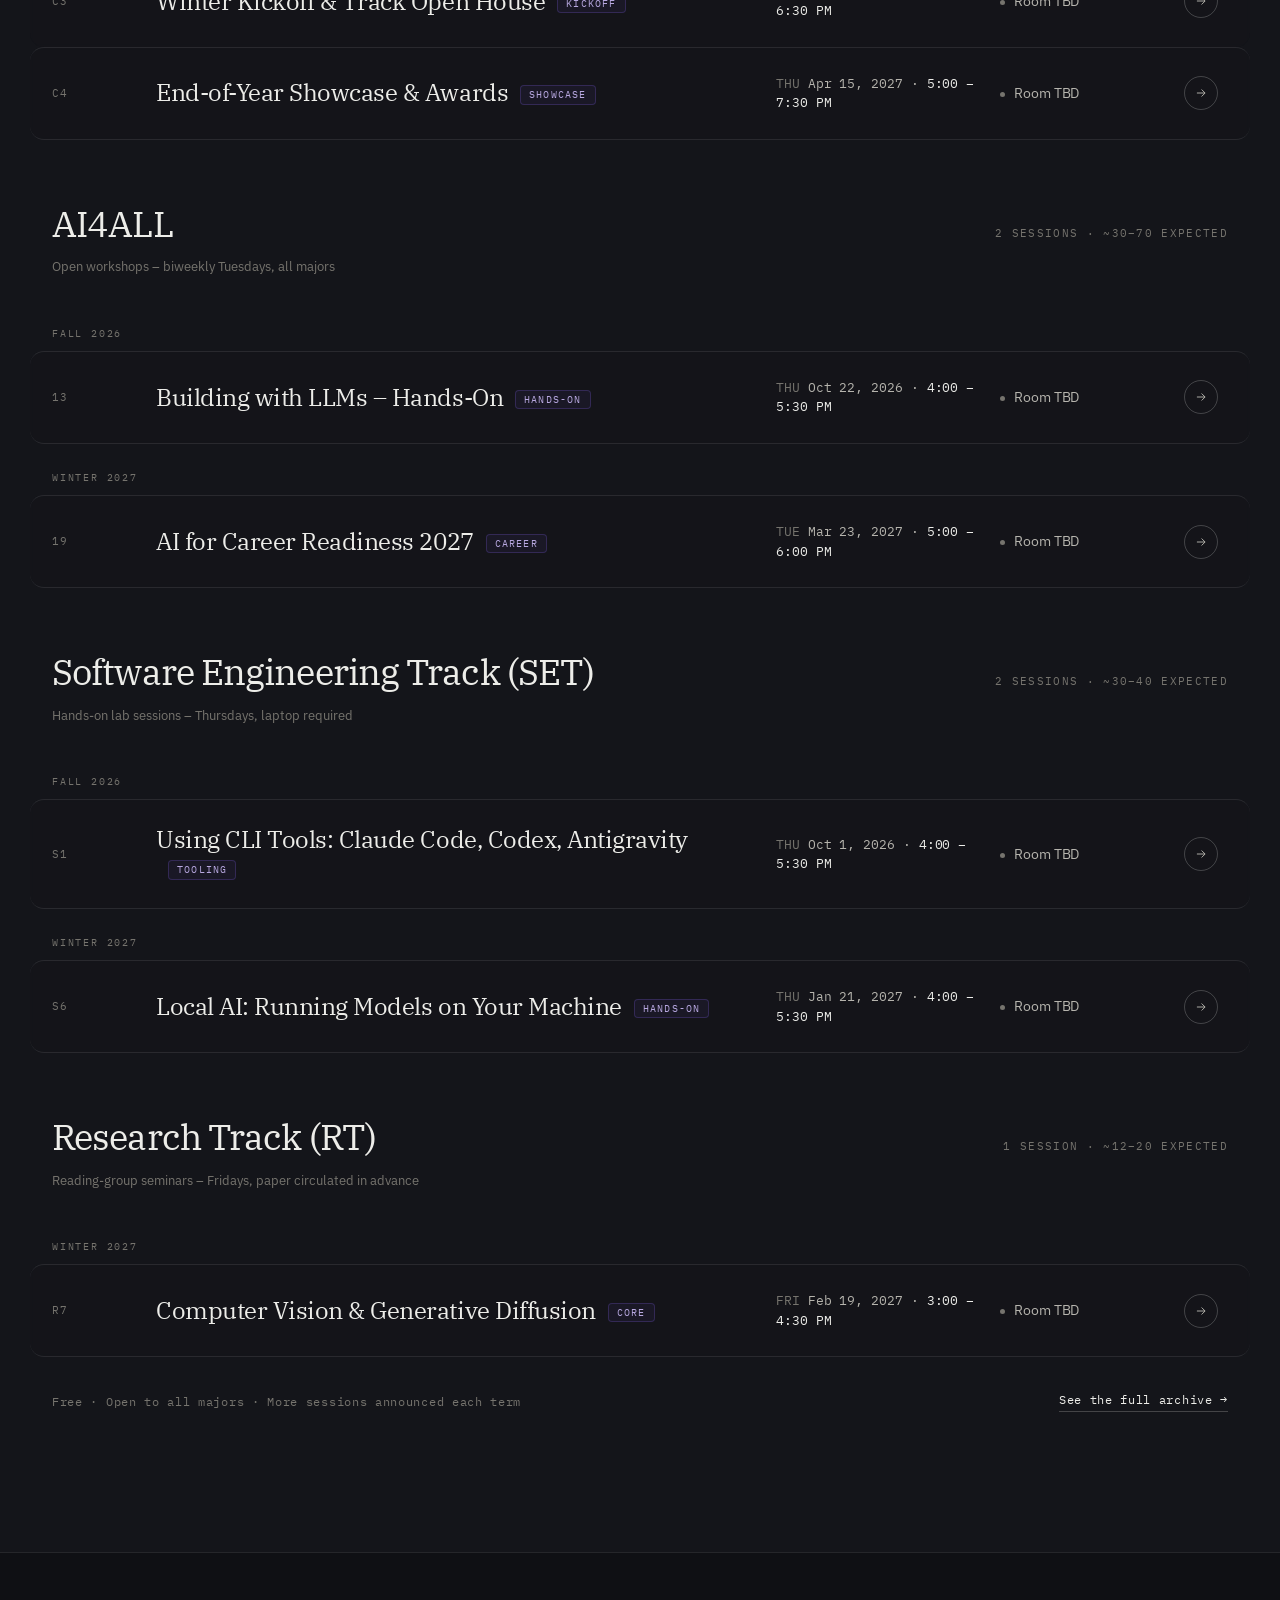
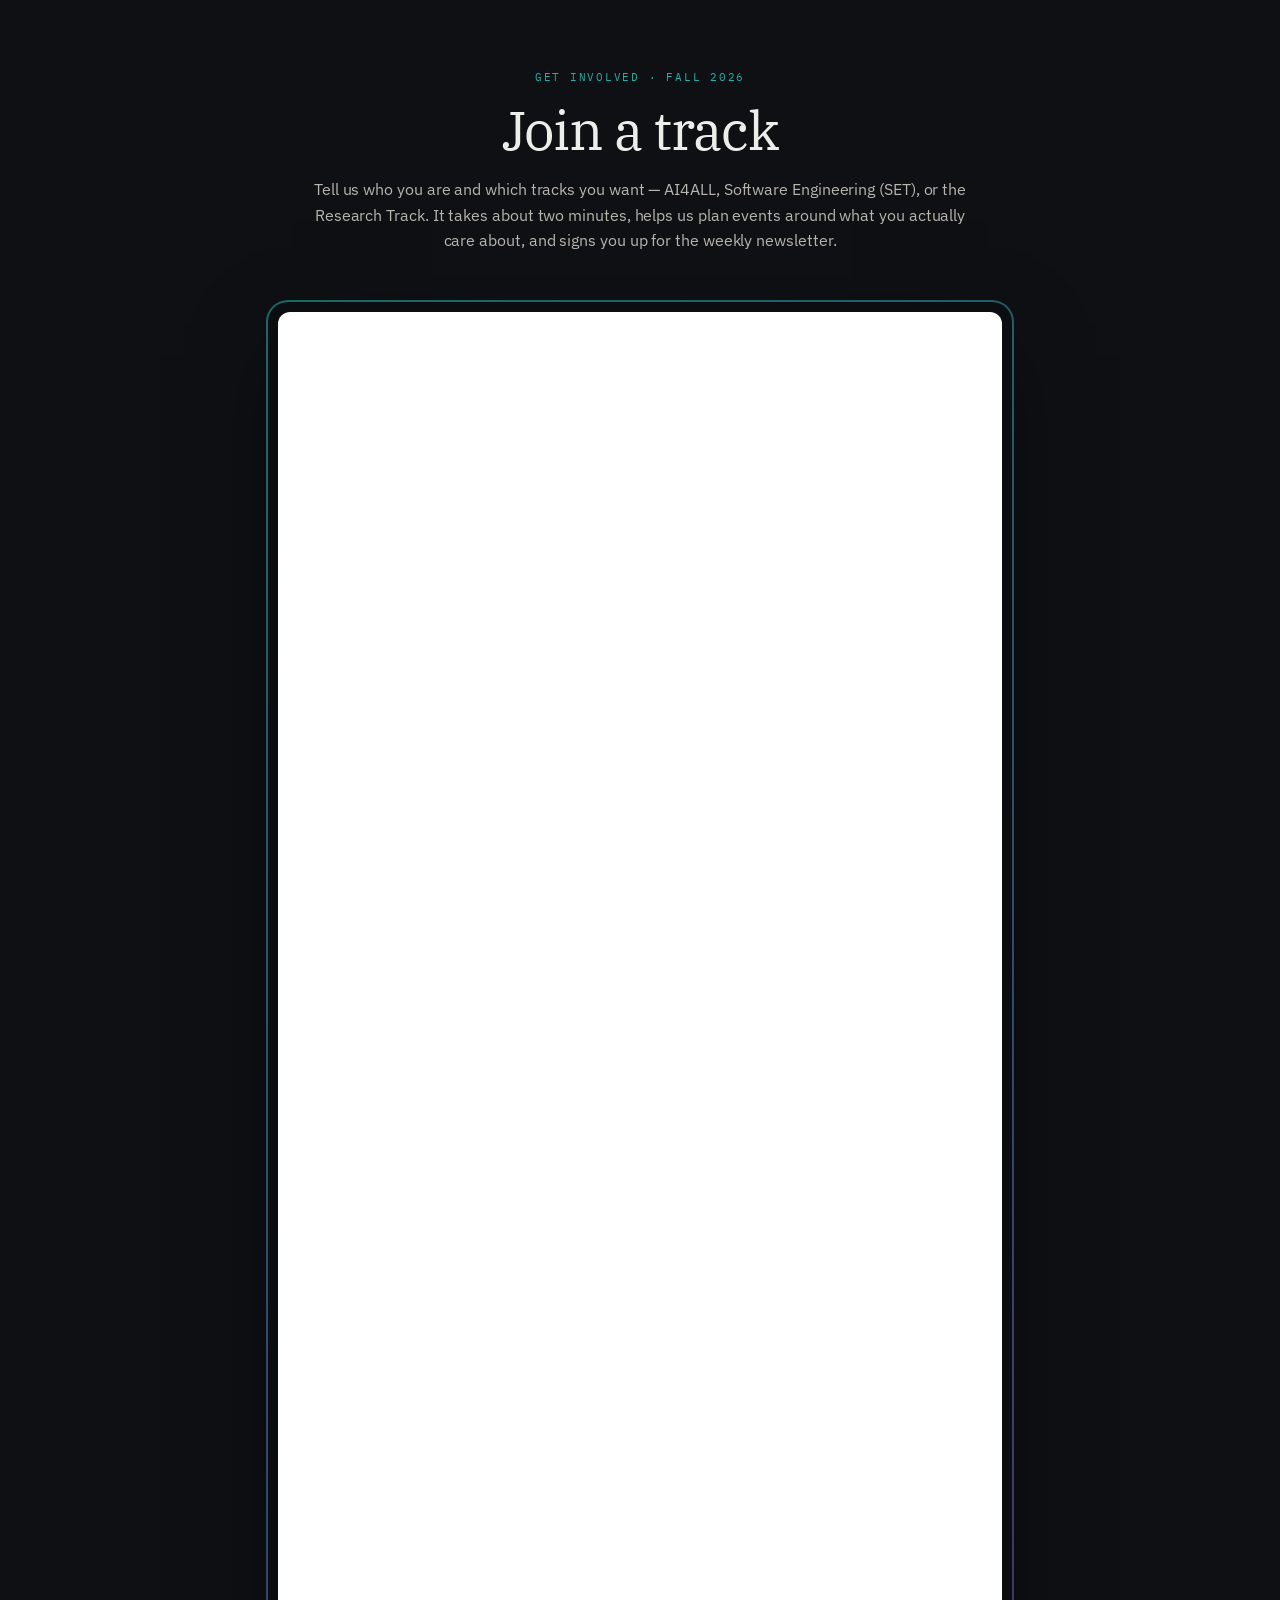
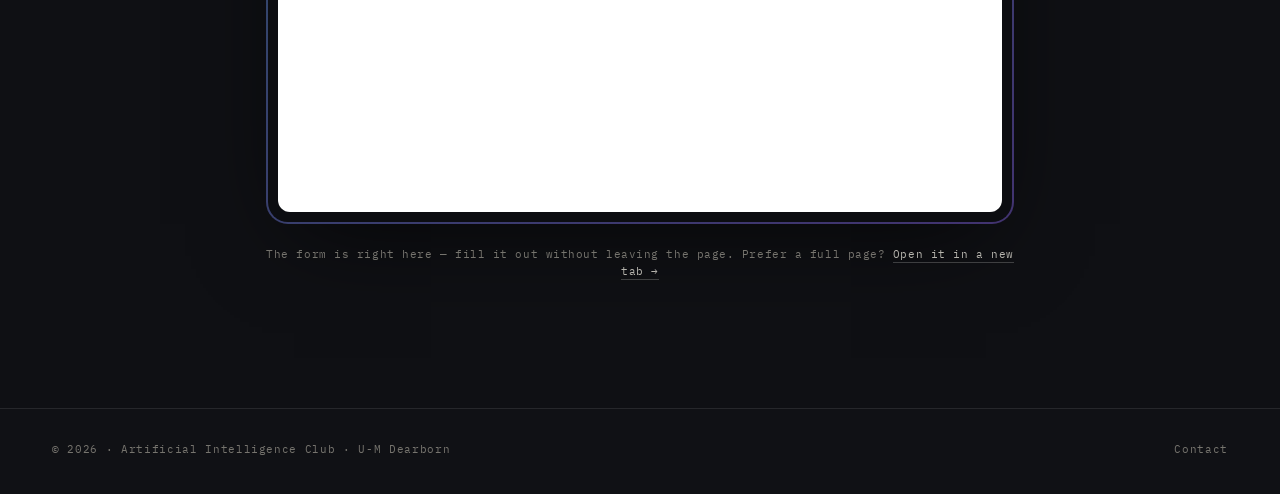
==== commit 706c6a6b: "Drop the two events preceding the Sep 24 kickoff Removes the Sep 18 Research seminar and the Sep 22 " ====
--- a/AI4ALL.html
+++ b/AI4ALL.html
@@ -745,16 +745,6 @@
       "sub": "Open workshops – biweekly Tuesdays, all majors",
       "est": "30–70",
       "events": [
-        {
-          "n": "11",
-          "title": "AI for Software Engineers",
-          "tag": "Career",
-          "dow": "TUE",
-          "date": "Sep 22, 2026",
-          "time": "5:00 – 6:00 PM",
-          "room": "Room TBD",
-          "term": "fall"
-        },
         {
           "n": "13",
           "title": "Building with LLMs – Hands-On",
@@ -809,18 +799,8 @@
       "id": "rt",
       "name": "Research Track (RT)",
       "sub": "Reading-group seminars – Fridays, paper circulated in advance",
-      "est": "12–25",
+      "est": "12–20",
       "events": [
-        {
-          "n": "R1",
-          "title": "Foundations: Deep Learning & Neural Networks",
-          "tag": "Foundations",
-          "dow": "FRI",
-          "date": "Sep 18, 2026",
-          "time": "3:00 – 4:30 PM",
-          "room": "Room TBD",
-          "term": "fall"
-        },
         {
           "n": "R7",
           "title": "Computer Vision & Generative Diffusion",
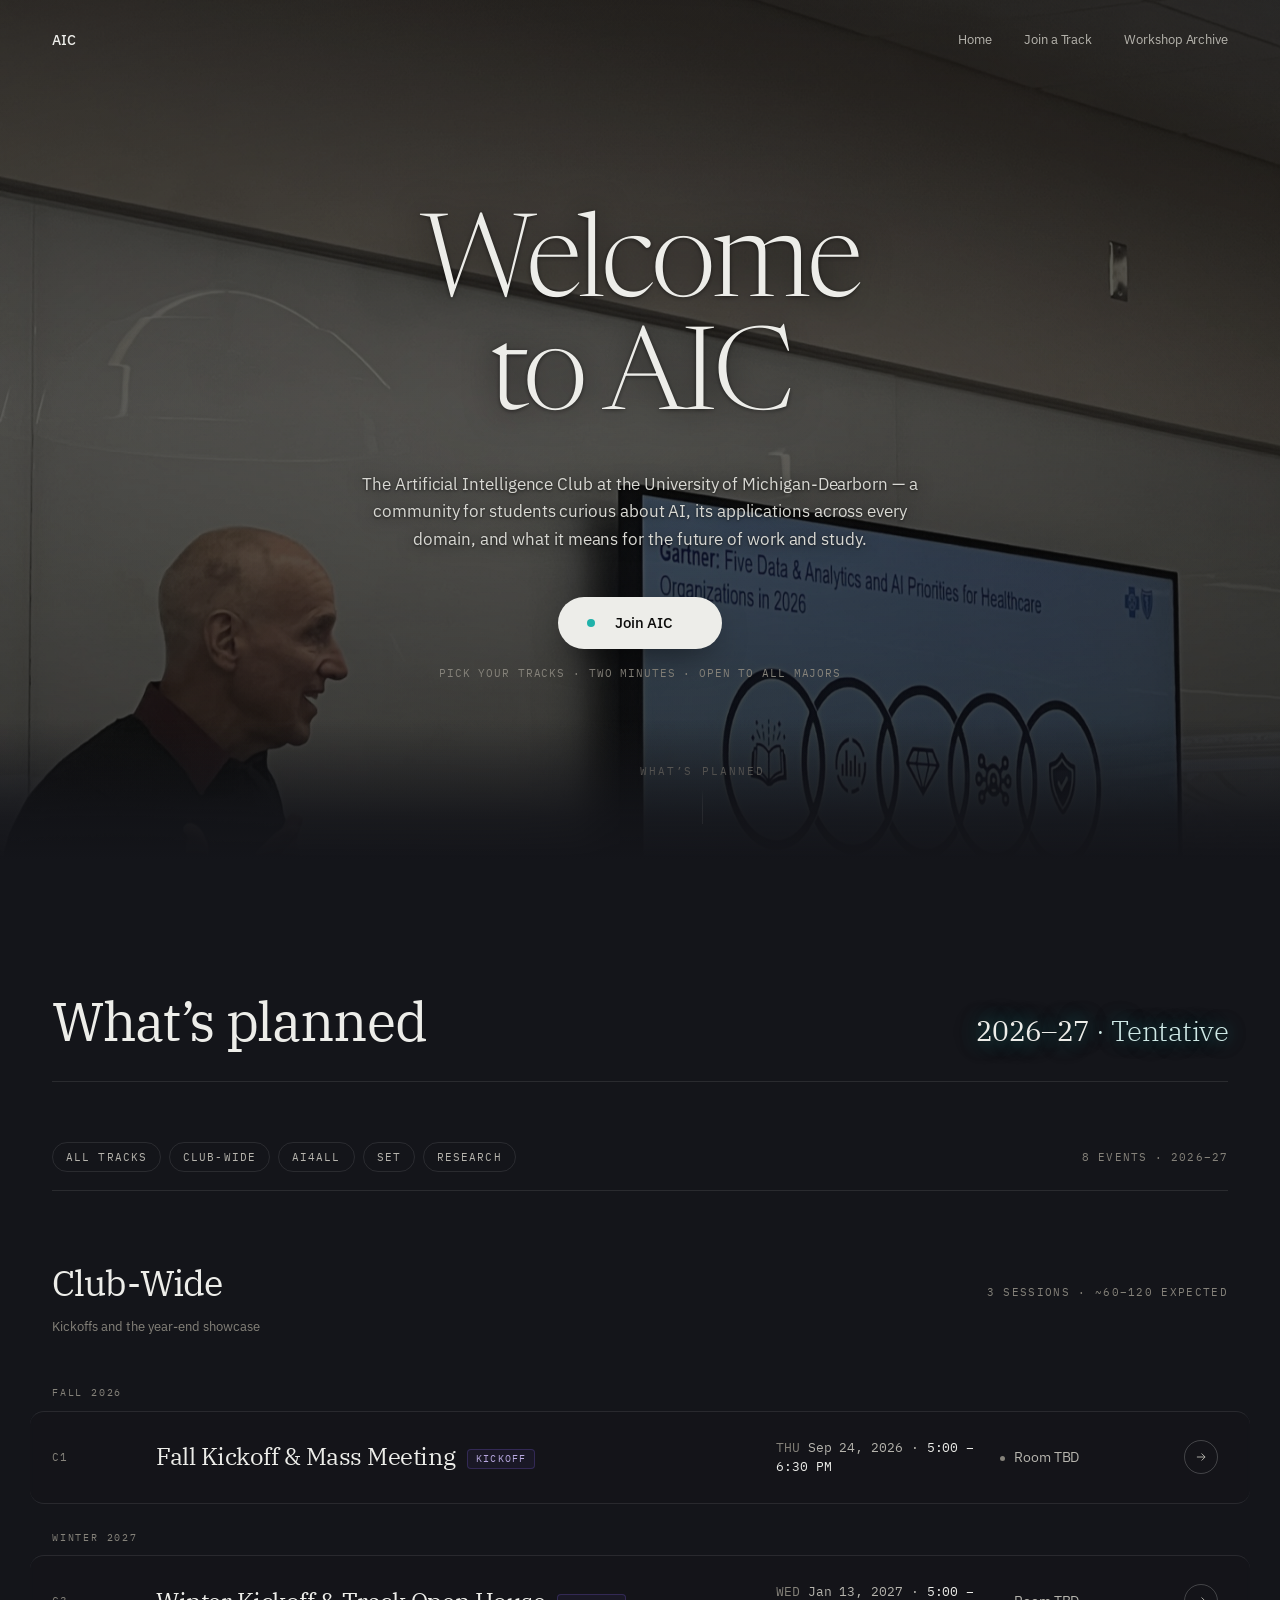
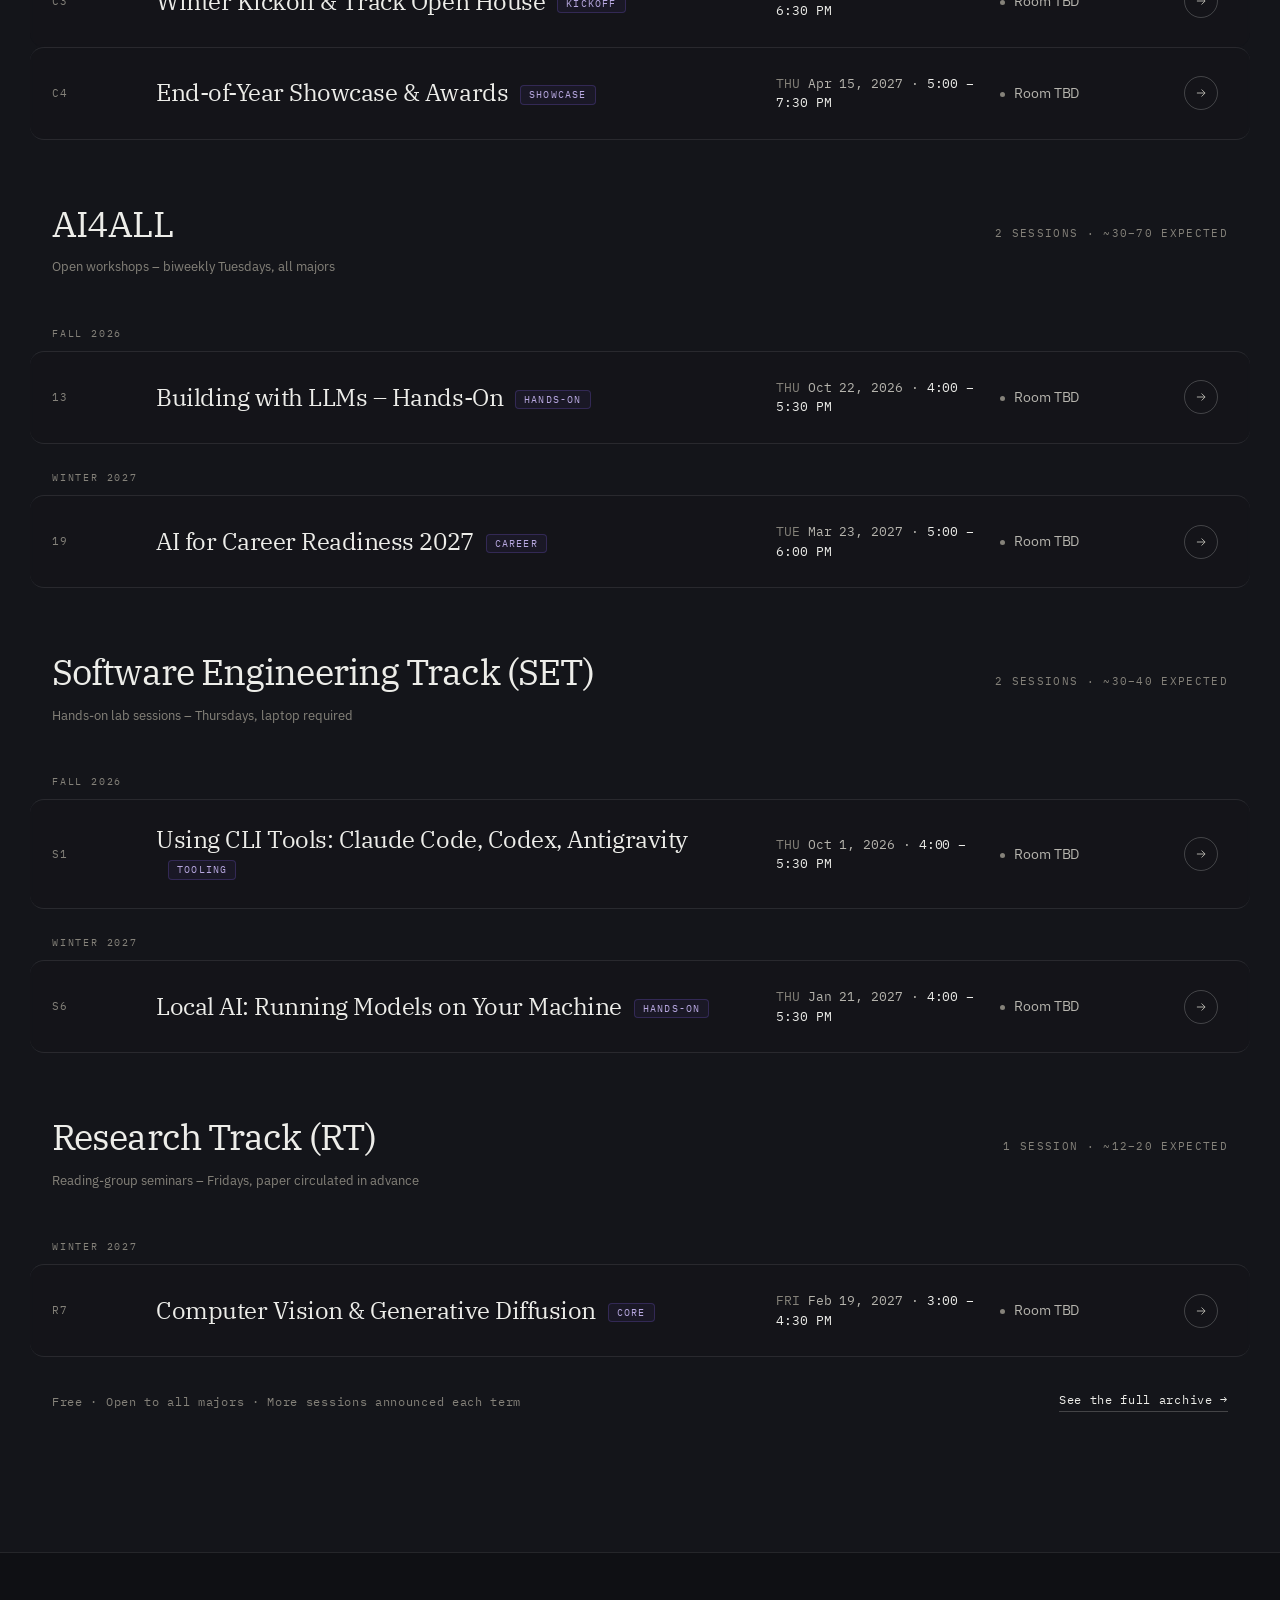
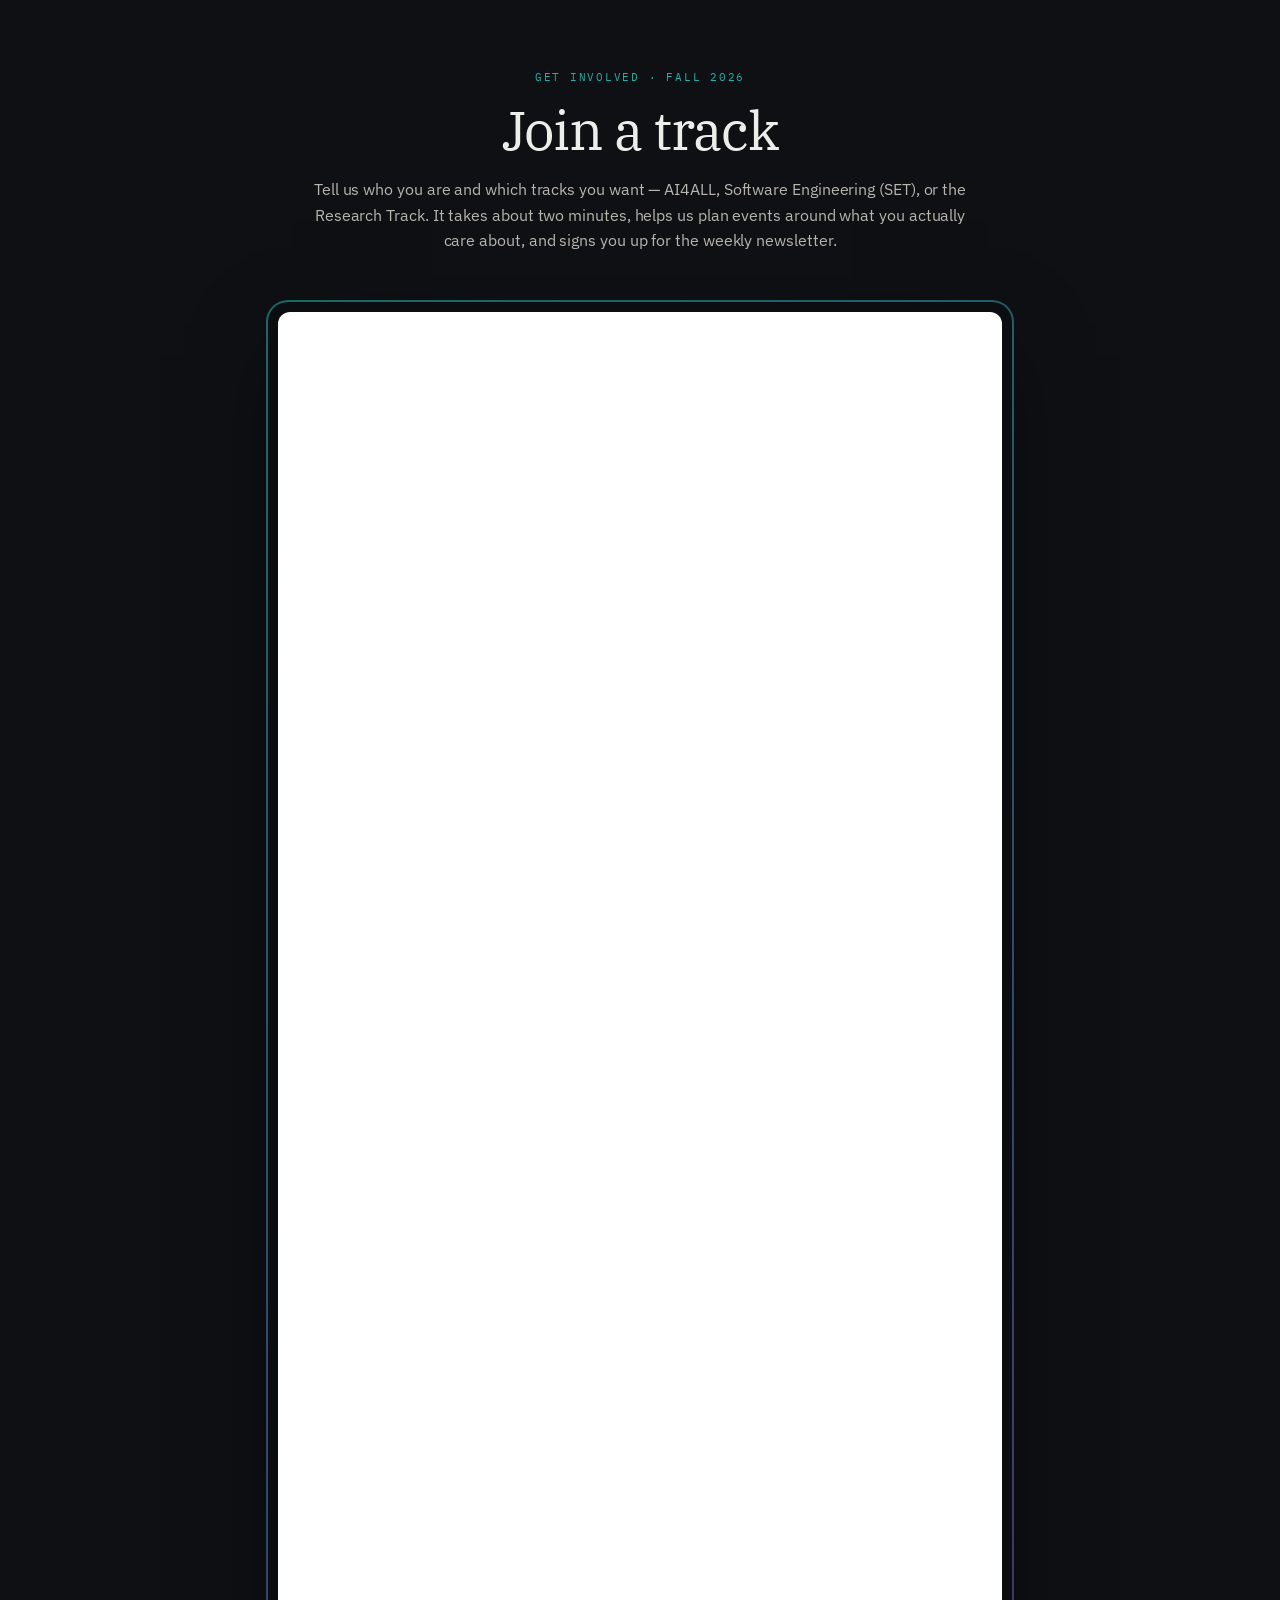
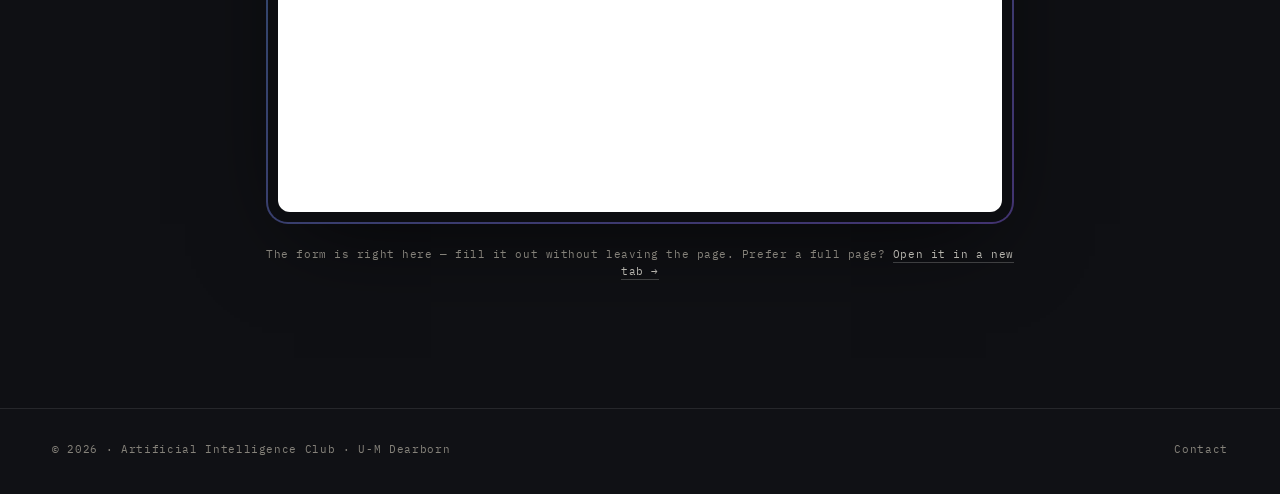
==== commit 47ed976c: "Polish AIC interactions and accessibility" ====
--- a/AI4ALL.html
+++ b/AI4ALL.html
@@ -3,7 +3,10 @@
 <head>
 <meta charset="utf-8" />
 <meta name="viewport" content="width=device-width,initial-scale=1" />
+<meta name="description" content="The Artificial Intelligence Club at the University of Michigan-Dearborn: hands-on workshops, AI learning, and community for every major." />
+<meta name="theme-color" content="#0C0C0B" />
 <title>AIC — Artificial Intelligence Club</title>
+<script>document.documentElement.classList.add('js');</script>
 <link rel="preconnect" href="https://fonts.googleapis.com" />
 <link rel="preconnect" href="https://fonts.gstatic.com" crossorigin />
 <link href="https://fonts.googleapis.com/css2?family=IBM+Plex+Mono:wght@400;500&family=IBM+Plex+Sans:ital,wght@0,300;0,400;0,500;0,600;1,400&family=IBM+Plex+Serif:ital,wght@0,400;0,500;0,600;1,400&family=Newsreader:opsz,wght@6..72,300;6..72,400&display=swap" rel="stylesheet" />
@@ -19,7 +22,7 @@
 
     --ink:        var(--aic-off);
     --ink-dim:    #b6b4ad;
-    --ink-faint:  #76746e;
+    --ink-faint:  #85827a;
     --line:       rgba(237,237,233,.10);
     --line-strong:rgba(237,237,233,.22);
 
@@ -172,19 +175,52 @@
   /* primary CTA — Join AIC (scrolls to the interest form) */
   .cta-join{
     margin-top:44px;
-    display:inline-flex; align-items:center; gap:10px;
-    height:52px; padding:0 30px;
+    position:relative;
+    isolation:isolate;
+    display:inline-flex; align-items:center; justify-content:center;
+    min-width:164px; height:52px; padding:0 30px;
+    overflow:hidden;
     border-radius:999px;
     background:var(--aic-off); color:var(--aic-obsidian);
     font-family:var(--sans);
     font-size:15px; font-weight:500; letter-spacing:-0.005em;
     cursor:pointer;
     box-shadow: 0 12px 34px -12px rgba(0,0,0,.6);
-    transition: background .2s ease, transform .15s ease, box-shadow .2s ease;
-  }
-  .cta-join:hover{ background:#fff; transform:translateY(-1px); box-shadow:0 16px 44px -14px rgba(0,0,0,.7); }
+    transition: transform .15s ease, box-shadow .2s ease;
+  }
+  .cta-join::before{
+    content:"";
+    position:absolute; z-index:0;
+    left:20%; top:50%;
+    width:8px; height:8px;
+    border-radius:8px;
+    background:var(--aic-teal);
+    transform:translate(-50%,-50%) scale(1);
+    transition:transform .32s ease;
+  }
+  .cta-default,
+  .cta-hover{
+    position:relative; z-index:1;
+    display:inline-flex; align-items:center; gap:8px;
+    transition:opacity .3s ease, transform .3s ease;
+  }
+  .cta-default{ transform:translateX(4px); }
+  .cta-hover{
+    position:absolute; inset:0;
+    justify-content:center;
+    opacity:0;
+    transform:translateX(48px);
+  }
+  .cta-join:hover,
+  .cta-join:focus-visible{ transform:translateY(-1px); box-shadow:0 16px 44px -14px rgba(0,0,0,.7); }
+  .cta-join:hover::before,
+  .cta-join:focus-visible::before{ transform:translate(-50%,-50%) scale(34); }
+  .cta-join:hover .cta-default,
+  .cta-join:focus-visible .cta-default{ opacity:0; transform:translateX(48px); }
+  .cta-join:hover .cta-hover,
+  .cta-join:focus-visible .cta-hover{ opacity:1; transform:translateX(0); }
   .cta-join:active{ transform:translateY(0) scale(.99); }
-  .cta-join svg{ width:16px; height:16px; }
+  .cta-hover svg{ width:16px; height:16px; }
 
   .hint{
     margin-top: 16px;
@@ -468,8 +504,9 @@
 
 
   /* reveal */
-  .reveal{ opacity:0; transform:translateY(10px); transition: opacity .8s ease, transform .8s ease; }
-  .reveal.in{ opacity:1; transform:none; }
+  .reveal{ opacity:1; transform:none; }
+  .js .reveal{ opacity:0; transform:translateY(10px); transition: opacity .8s ease, transform .8s ease; }
+  .js .reveal.in{ opacity:1; transform:none; }
   .reveal.d1{ transition-delay:.08s; }
   .reveal.d2{ transition-delay:.16s; }
   .reveal.d3{ transition-delay:.24s; }
@@ -534,6 +571,21 @@
     .form-frame iframe{ height:1650px; }
   }
 
+  a:focus-visible,
+  button:focus-visible{
+    outline:2px solid var(--aic-teal);
+    outline-offset:4px;
+  }
+  @media (prefers-reduced-motion:reduce){
+    html{ scroll-behavior:auto; }
+    *,*::before,*::after{
+      animation-duration:.01ms !important;
+      animation-iteration-count:1 !important;
+      transition-duration:.01ms !important;
+    }
+    .js .reveal{ opacity:1; transform:none; }
+  }
+
   ::selection{ background:var(--aic-teal); color:var(--aic-obsidian); }
 </style>
 </head>
@@ -547,7 +599,7 @@
   <div class="wrap nav-inner">
     <a class="brand" href="#"><span class="brand-name">AIC</span></a>
     <div class="nav-links">
-      <a href="AI4ALL.html" class="current">Home</a>
+      <a href="AI4ALL.html" class="current" aria-current="page">Home</a>
       <a href="#join">Join a Track</a>
       <a href="archive.html">Workshop Archive</a>
     </div>
@@ -564,8 +616,11 @@
         for the future of work and study.
       </p>
       <a class="cta-join reveal d2" href="#join">
-        Join AIC
-        <svg viewBox="0 0 24 24" fill="none" stroke="currentColor" stroke-width="1.7" aria-hidden="true"><path d="M12 5v14M6 13l6 6 6-6"/></svg>
+        <span class="cta-default">Join AIC</span>
+        <span class="cta-hover" aria-hidden="true">
+          Join AIC
+          <svg viewBox="0 0 24 24" fill="none" stroke="currentColor" stroke-width="1.7"><path d="M5 12h14M13 6l6 6-6 6"/></svg>
+        </span>
       </a>
       <div class="hint reveal d3">Pick your tracks · Two minutes · Open to all majors</div>
     </div>
@@ -582,17 +637,17 @@
     </div>
 
     <div class="filter-bar reveal d1">
-      <div class="filters" role="tablist" aria-label="Filter events by track">
-        <button class="chip" data-filter="all" aria-selected="true">All tracks</button>
-        <button class="chip" data-filter="cross" aria-selected="false">Club-wide</button>
-        <button class="chip" data-filter="ai4all" aria-selected="false">AI4ALL</button>
-        <button class="chip" data-filter="set" aria-selected="false">SET</button>
-        <button class="chip" data-filter="rt" aria-selected="false">Research</button>
+      <div class="filters" role="group" aria-label="Filter events by track">
+        <button class="chip" data-filter="all" aria-pressed="true">All tracks</button>
+        <button class="chip" data-filter="cross" aria-pressed="false">Club-wide</button>
+        <button class="chip" data-filter="ai4all" aria-pressed="false">AI4ALL</button>
+        <button class="chip" data-filter="set" aria-pressed="false">SET</button>
+        <button class="chip" data-filter="rt" aria-pressed="false">Research</button>
       </div>
       <div class="count" id="event-count"></div>
     </div>
 
-    <div id="event-groups" class="reveal d2"></div>
+    <div id="event-groups" class="reveal d2" aria-live="polite"></div>
 
     <div class="events-foot reveal d3">
       <span>Free &middot; Open to all majors &middot; More sessions announced each term</span>
@@ -666,6 +721,7 @@
     let cur = 0;
     // start with first slide visible
     nodes[0].classList.add('on');
+    if(window.matchMedia('(prefers-reduced-motion: reduce)').matches) return;
 
     // preload next image to make fades smoother
     function preload(i){
@@ -866,7 +922,7 @@
   document.querySelectorAll('.chip').forEach(chip => {
     chip.addEventListener('click', () => {
       document.querySelectorAll('.chip').forEach(c =>
-        c.setAttribute('aria-selected', c === chip ? 'true' : 'false'));
+        c.setAttribute('aria-pressed', c === chip ? 'true' : 'false'));
       const f = chip.dataset.filter;
       document.querySelectorAll('.track-group').forEach(g => {
         g.classList.toggle('hidden', f !== 'all' && g.dataset.track !== f);
@@ -874,6 +930,7 @@
       updateCount(f);
     });
   });
+  document.querySelectorAll('.event[tabindex]').forEach(row => row.removeAttribute('tabindex'));
 
   /* reveal */
   const io = new IntersectionObserver(entries => {
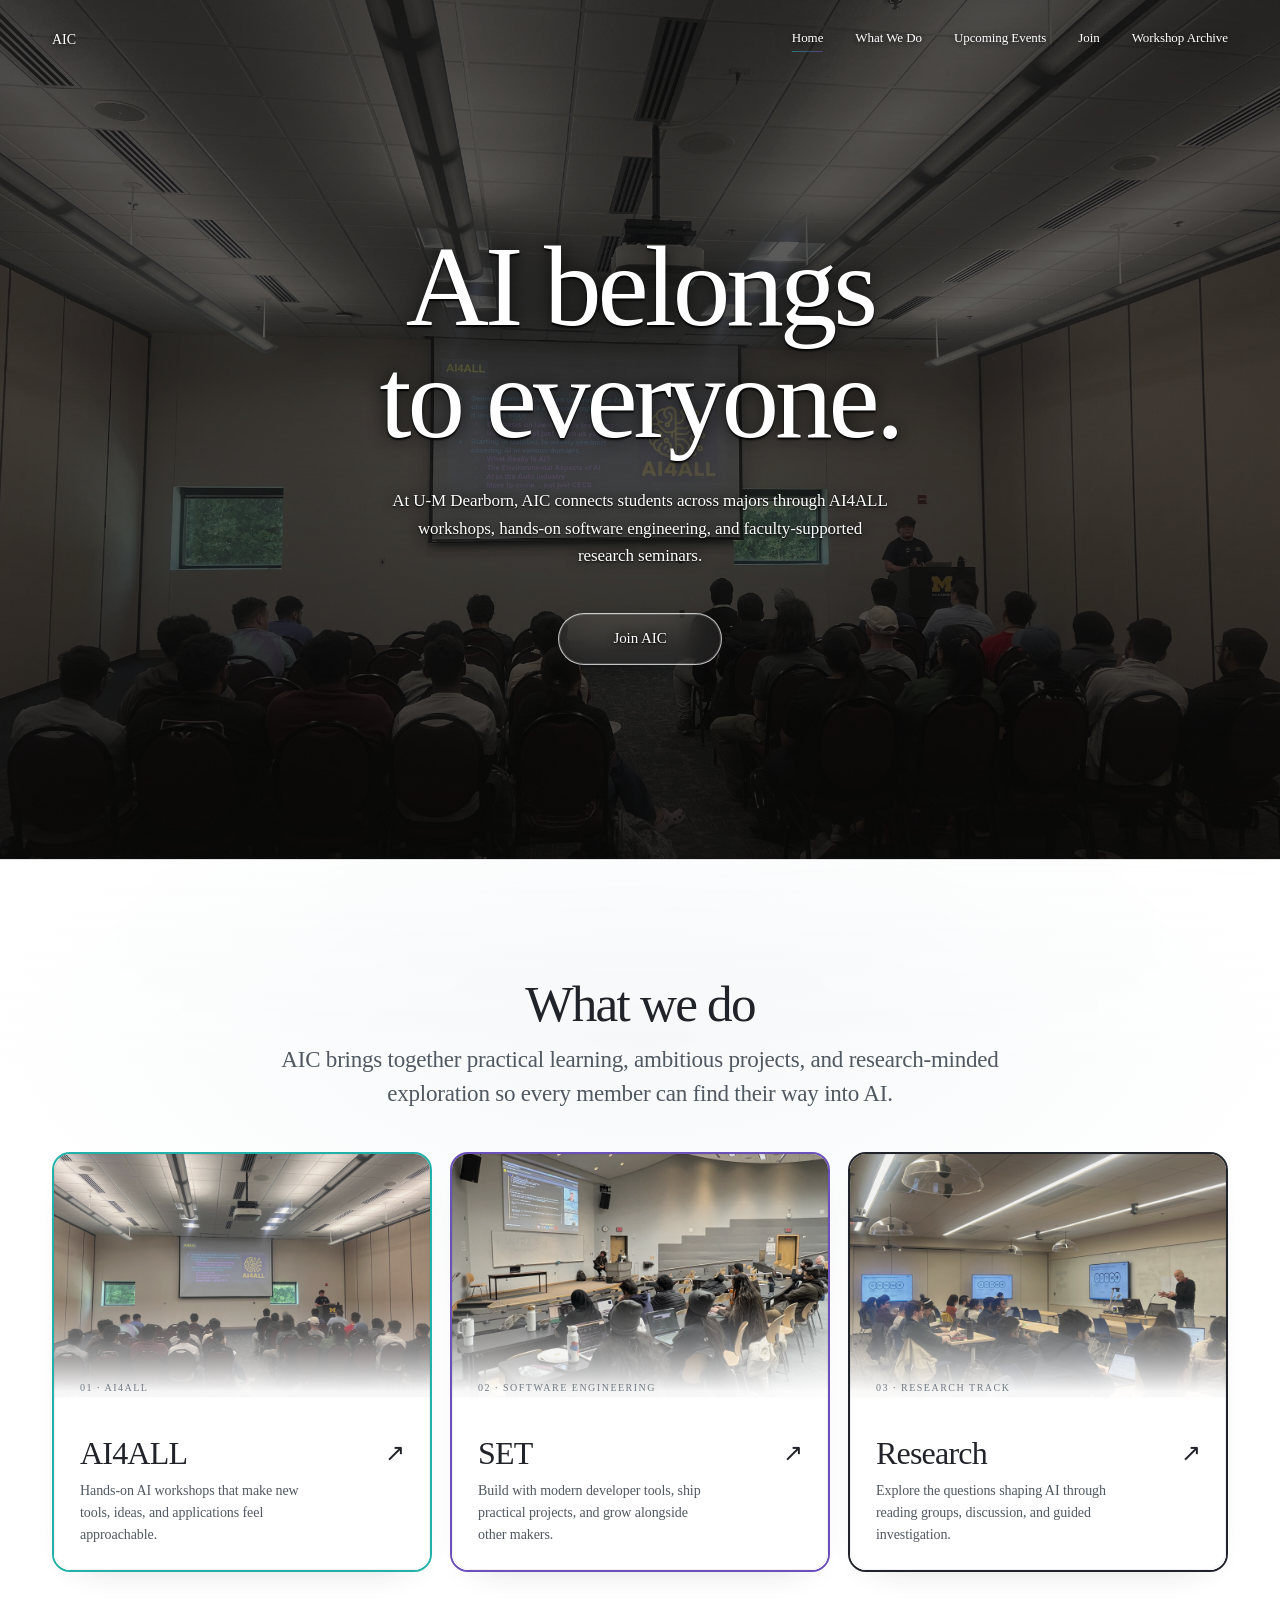
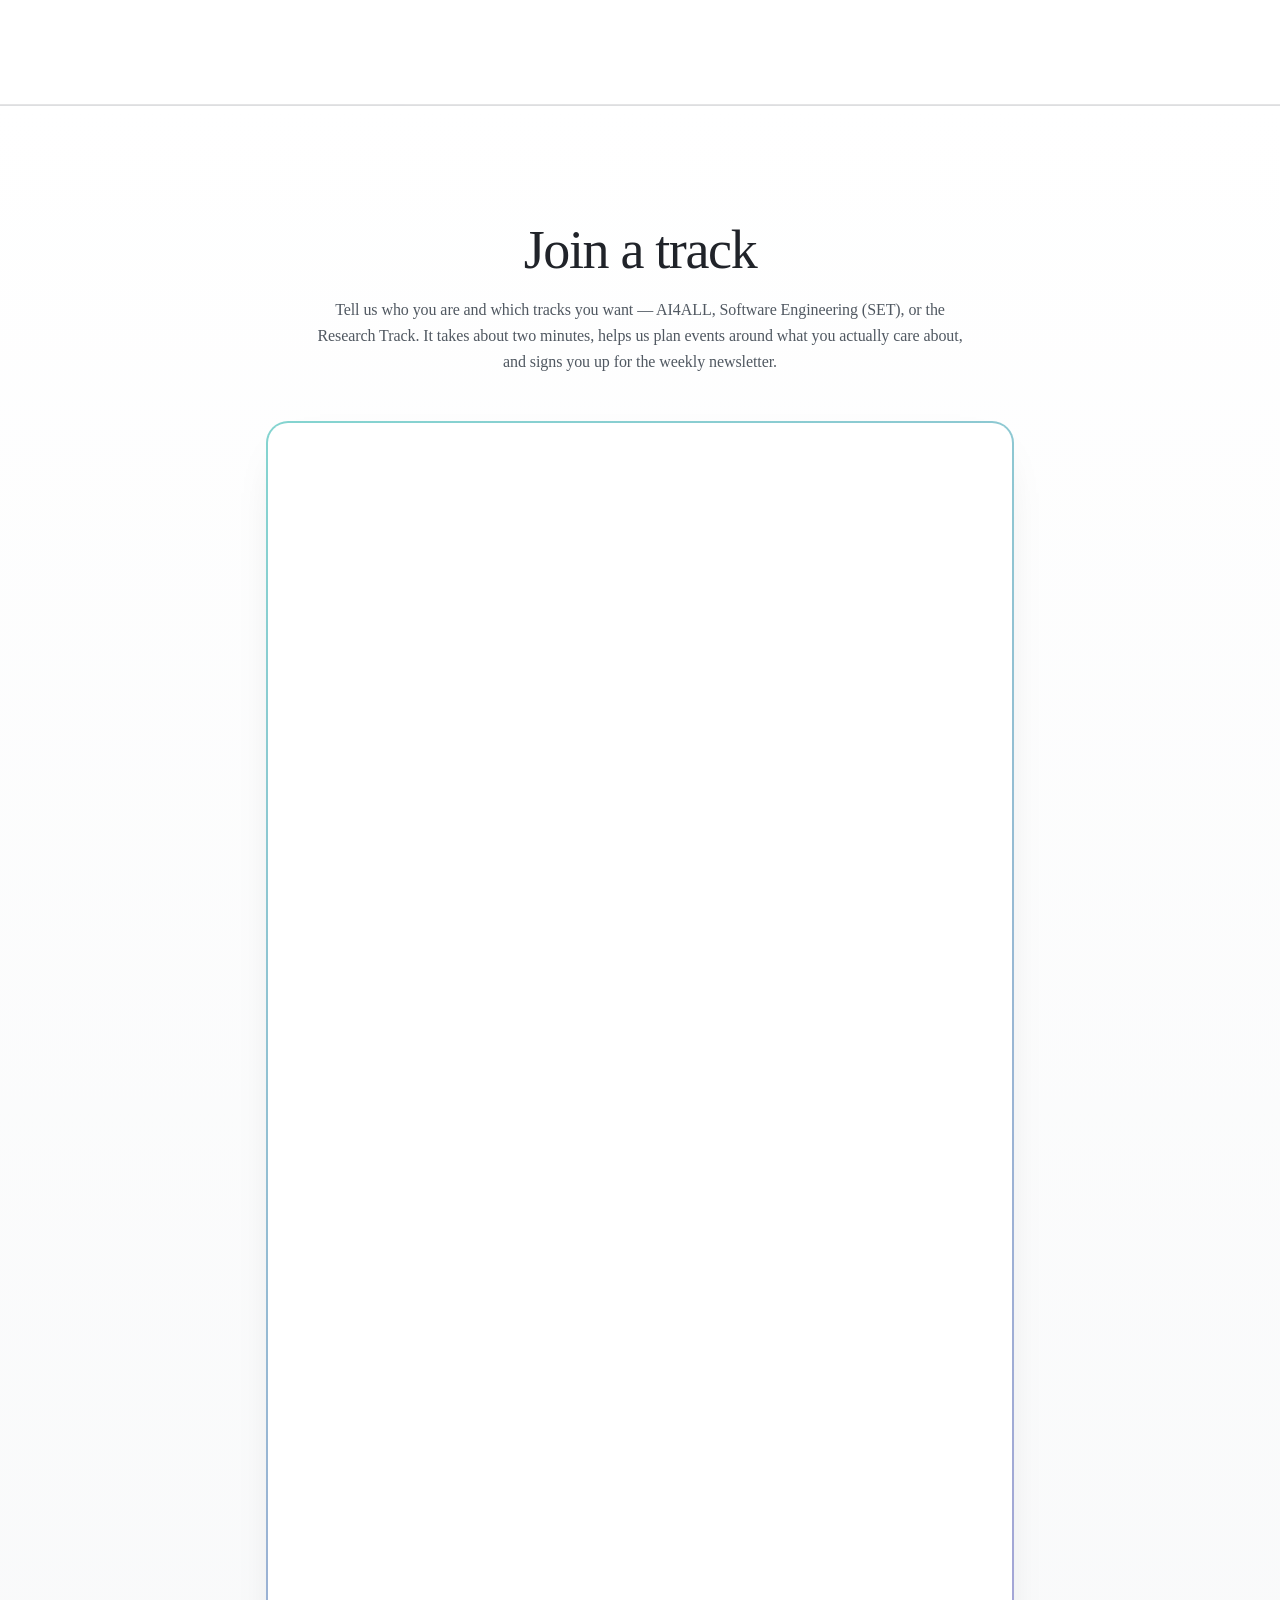
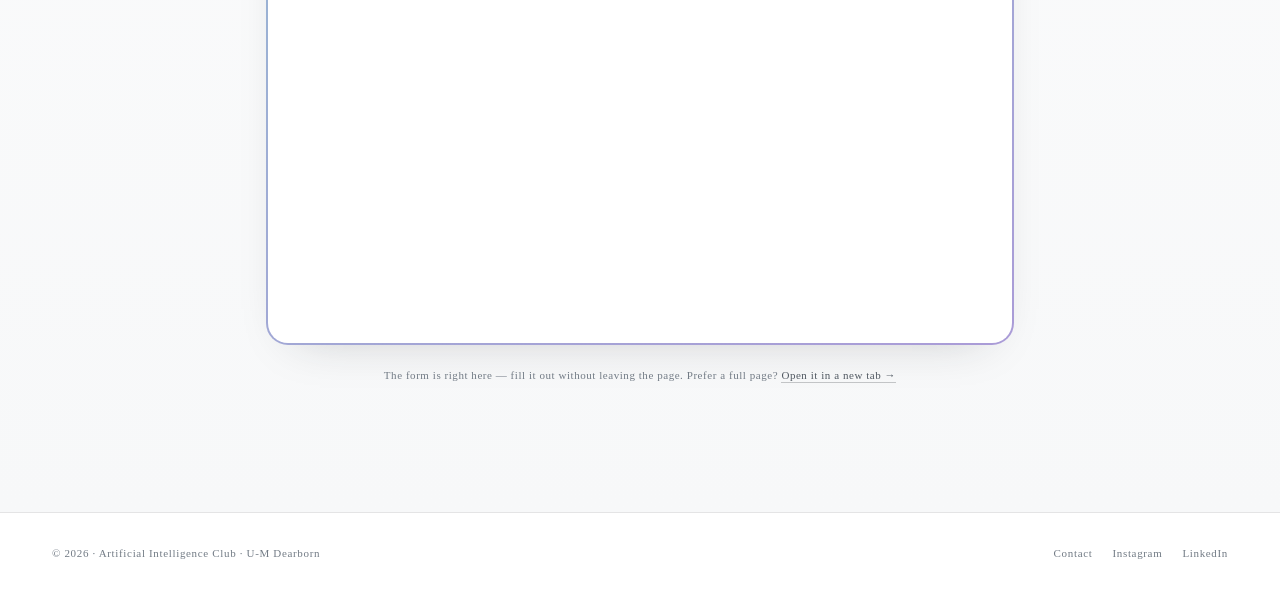
==== commit 27397a5c: "Add AIC track pages and refine site navigation" ====
--- a/AI4ALL.html
+++ b/AI4ALL.html
@@ -4,7 +4,7 @@
 <meta charset="utf-8" />
 <meta name="viewport" content="width=device-width,initial-scale=1" />
 <meta name="description" content="The Artificial Intelligence Club at the University of Michigan-Dearborn: hands-on workshops, AI learning, and community for every major." />
-<meta name="theme-color" content="#0C0C0B" />
+<meta name="theme-color" content="#FFFFFF" />
 <title>AIC — Artificial Intelligence Club</title>
 <script>document.documentElement.classList.add('js');</script>
 <link rel="preconnect" href="https://fonts.googleapis.com" />
@@ -15,20 +15,21 @@
   :root{
     --aic-teal:   #20B2AA;
     --aic-purple: #6B4FBB;
-    --aic-off:    #EDEDE9;
-    --aic-obsidian:#0C0C0B;
-    --aic-chalk:  #F2F2F0;
-    --aic-ash:    #3A3A38;
+    --aic-off:    #202329;
+    --aic-obsidian:#FFFFFF;
+    --aic-chalk:  #FFFFFF;
+    --aic-ash:    #F2F3F4;
 
     --ink:        var(--aic-off);
-    --ink-dim:    #b6b4ad;
-    --ink-faint:  #85827a;
-    --line:       rgba(237,237,233,.10);
-    --line-strong:rgba(237,237,233,.22);
-
-    --serif:"IBM Plex Serif", "Iowan Old Style", Georgia, serif;
-    --sans:"IBM Plex Sans", ui-sans-serif, system-ui, -apple-system, sans-serif;
-    --mono:"IBM Plex Mono", ui-monospace, "JetBrains Mono", Menlo, monospace;
+    --ink-dim:    #505861;
+    --ink-faint:  #727b85;
+    --line:       rgba(32,35,41,.12);
+    --line-strong:rgba(32,35,41,.24);
+
+    --serif:"Times New Roman", Times, serif;
+    --roman:"Times New Roman", Times, serif;
+    --sans:"Times New Roman", Times, serif;
+    --mono:"Times New Roman", Times, serif;
   }
 
   *{ box-sizing:border-box; margin:0; padding:0; }
@@ -38,7 +39,7 @@
     font-family:var(--sans);
     -webkit-font-smoothing:antialiased;
   }
-  html{ background:var(--aic-obsidian); scroll-behavior:smooth; }
+  html{ background:var(--aic-obsidian); scroll-behavior:smooth; scroll-padding-top:86px; }
   body{
     min-height:100vh;
     overflow-x:hidden;
@@ -62,24 +63,30 @@
     opacity:0;
     transition: opacity 2.4s ease-in-out, transform 12s ease-out;
     transform:scale(1.04);
-    filter: saturate(.7) contrast(.95) brightness(.55);
+    filter:saturate(.7) contrast(.95) brightness(.55);
     will-change: opacity, transform;
+  }
+  .bg .slide.brand-slide{
+    background-color:#071d31;
+    background-repeat:no-repeat;
+    background-size:clamp(100px, 20vw, 200px);
+    background-position:center 10%;
+    filter:saturate(.7) contrast(.95) brightness(.55);
   }
   .bg .slide.on{
     opacity:1;
     transform:scale(1.0);
   }
-  /* dimming scrim over slideshow for readability */
+  /* Match the Upcoming Events slideshow's photo treatment. */
   .bg::after{
     content:"";
     position:absolute; inset:0;
-    background:
-      linear-gradient(180deg, rgba(12,12,11,.35) 0%, rgba(12,12,11,.25) 45%, rgba(12,12,11,.55) 100%),
-      radial-gradient(120% 80% at 50% 50%, rgba(12,12,11,0) 0%, rgba(12,12,11,.25) 70%, rgba(12,12,11,.55) 100%);
+    background:linear-gradient(180deg,rgba(12,12,11,.35) 0%,rgba(12,12,11,.25) 45%,rgba(12,12,11,.55) 100%),
+      radial-gradient(120% 80% at 50% 50%,rgba(12,12,11,0) 0%,rgba(12,12,11,.25) 70%,rgba(12,12,11,.55) 100%);
     pointer-events:none;
     z-index:2;
   }
-  /* Scrims removed — photos display directly */
+  /* Subtle film grain over the slideshow. */
   .grain{
     position:fixed; inset:-50%; z-index:-1;
     background-image:url("data:image/svg+xml;utf8,<svg xmlns='http://www.w3.org/2000/svg' width='220' height='220'><filter id='n'><feTurbulence type='fractalNoise' baseFrequency='1.4' numOctaves='2' stitchTiles='stitch'/><feColorMatrix values='0 0 0 0 0.95  0 0 0 0 0.95  0 0 0 0 0.92  0 0 0 0.55 0'/></filter><rect width='100%25' height='100%25' filter='url(%23n)' opacity='.55'/></svg>");
@@ -102,8 +109,12 @@
 
   /* ---------- nav ---------- */
   nav.top{
-    padding-top:28px;
-    position:relative; z-index:5;
+    position:sticky; top:0; z-index:100;
+    padding:14px 0;
+    background:rgba(255,255,255,.96);
+    border-bottom:1px solid var(--line);
+    backdrop-filter:blur(14px);
+    -webkit-backdrop-filter:blur(14px);
   }
   .nav-inner{
     display:flex; align-items:center; justify-content:space-between;
@@ -128,12 +139,20 @@
   }
   .nav-links a:hover{ color:var(--ink); }
   .nav-links a:hover::after{ transform:scaleX(1); }
+  .nav-links a.current{ color:var(--ink); }
+  .nav-links a.current::after{ transform:scaleX(1); opacity:.55; }
   /* keep the 3 nav links from crowding on small phones */
-  @media (max-width:600px){
-    nav.top{ padding-top:20px; }
-    .nav-links{ gap:16px; }
+  @media (max-width:800px){
+    nav.top{ padding:14px 0; }
+    .nav-inner{ align-items:flex-start; gap:18px; }
+    .nav-links{ gap:10px 16px; flex-wrap:wrap; justify-content:flex-end; }
     .nav-links a{ font-size:12px; }
     .brand-name{ font-size:13px; }
+  }
+  @media (max-width:460px){
+    html{ scroll-padding-top:120px; }
+    .nav-inner{ flex-direction:column; align-items:center; }
+    .nav-links{ justify-content:center; }
   }
 
   /* ---------- hero ---------- */
@@ -149,7 +168,7 @@
     margin: 0 auto;
   }
   h1.display{
-    font-family:"Newsreader", "Iowan Old Style", Georgia, serif;
+    font-family:"Times New Roman", Times, serif;
     font-weight:300;
     font-size: clamp(56px, 9vw, 116px);
     line-height: .98;
@@ -181,22 +200,40 @@
     min-width:164px; height:52px; padding:0 30px;
     overflow:hidden;
     border-radius:999px;
-    background:var(--aic-off); color:var(--aic-obsidian);
+    border:1px solid rgba(255,255,255,.38);
+    background:linear-gradient(135deg, rgba(255,255,255,.24), rgba(255,255,255,.07) 46%, rgba(255,255,255,.14));
+    color:var(--aic-off);
     font-family:var(--sans);
     font-size:15px; font-weight:500; letter-spacing:-0.005em;
     cursor:pointer;
-    box-shadow: 0 12px 34px -12px rgba(0,0,0,.6);
-    transition: transform .15s ease, box-shadow .2s ease;
+    box-shadow:
+      0 12px 34px -12px rgba(0,0,0,.66),
+      inset 1px 1px 0 rgba(255,255,255,.36),
+      inset -1px -1px 0 rgba(0,0,0,.22),
+      inset 0 0 14px rgba(255,255,255,.1);
+    backdrop-filter:blur(14px);
+    -webkit-backdrop-filter:blur(14px);
+    transition:transform .2s ease, box-shadow .25s ease, border-color .25s ease;
   }
   .cta-join::before{
     content:"";
-    position:absolute; z-index:0;
-    left:20%; top:50%;
-    width:8px; height:8px;
-    border-radius:8px;
-    background:var(--aic-teal);
-    transform:translate(-50%,-50%) scale(1);
-    transition:transform .32s ease;
+    position:absolute; z-index:0; inset:0;
+    border-radius:inherit;
+    pointer-events:none;
+    background:
+      radial-gradient(circle at 79% 82%, rgba(255,255,255,.18), transparent 38%),
+      linear-gradient(118deg, rgba(255,255,255,.23), transparent 34%, rgba(255,255,255,.06) 58%, rgba(255,255,255,.2));
+    opacity:.92;
+    transition:filter .25s ease, opacity .25s ease;
+  }
+  .cta-join::after{
+    content:"";
+    position:absolute; z-index:0; inset:-78% -28%;
+    border-radius:inherit;
+    pointer-events:none;
+    background:linear-gradient(105deg, transparent 41%, rgba(255,255,255,.35) 49%, rgba(255,255,255,.06) 55%, transparent 63%);
+    transform:translateX(-42%) rotate(9deg);
+    transition:transform .65s cubic-bezier(.2,.75,.2,1);
   }
   .cta-default,
   .cta-hover{
@@ -212,14 +249,24 @@
     transform:translateX(48px);
   }
   .cta-join:hover,
-  .cta-join:focus-visible{ transform:translateY(-1px); box-shadow:0 16px 44px -14px rgba(0,0,0,.7); }
+  .cta-join:focus-visible{
+    transform:translateY(-2px) scale(1.015);
+    border-color:rgba(255,255,255,.68);
+    box-shadow:
+      0 17px 44px -14px rgba(0,0,0,.75),
+      inset 1px 1px 0 rgba(255,255,255,.54),
+      inset -1px -1px 0 rgba(0,0,0,.2),
+      inset 0 0 18px rgba(255,255,255,.17);
+  }
   .cta-join:hover::before,
-  .cta-join:focus-visible::before{ transform:translate(-50%,-50%) scale(34); }
+  .cta-join:focus-visible::before{ filter:brightness(1.16); }
+  .cta-join:hover::after,
+  .cta-join:focus-visible::after{ transform:translateX(42%) rotate(9deg); }
   .cta-join:hover .cta-default,
   .cta-join:focus-visible .cta-default{ opacity:0; transform:translateX(48px); }
   .cta-join:hover .cta-hover,
   .cta-join:focus-visible .cta-hover{ opacity:1; transform:translateX(0); }
-  .cta-join:active{ transform:translateY(0) scale(.99); }
+  .cta-join:active{ transform:translateY(0) scale(.985); }
   .cta-hover svg{ width:16px; height:16px; }
 
   .hint{
@@ -232,23 +279,209 @@
   }
   .hint .ok{ color: var(--aic-teal); }
 
-  /* scroll cue */
-  .scroll-cue{
-    position:absolute; left:50%; bottom:36px;
-    transform:translateX(-50%);
-    font-family:var(--mono); font-size:10.5px; letter-spacing:.18em;
-    text-transform:uppercase; color:var(--ink-faint);
-    display:flex; flex-direction:column; align-items:center; gap:10px;
-    opacity:.75;
-  }
-  .scroll-cue .line{
-    width:1px; height:34px;
-    background:linear-gradient(180deg, rgba(237,237,233,0), rgba(237,237,233,.6));
-    animation: bob 2.6s ease-in-out infinite;
-  }
-  @keyframes bob{
-    0%,100%{ transform:scaleY(.6); opacity:.4 }
-    50%{ transform:scaleY(1); opacity:1 }
+  /* ---------- what we do ---------- */
+  section.what-we-do{
+    position:relative;
+    isolation:isolate;
+    padding:118px 0 132px;
+    background:linear-gradient(180deg, rgba(7,12,22,.88), rgba(7,12,22,.64));
+    border-top:1px solid var(--line);
+    border-bottom:1px solid var(--line);
+  }
+  section.what-we-do::before{
+    content:"";
+    position:absolute; inset:0;
+    pointer-events:none;
+    background:radial-gradient(ellipse 70% 46% at 50% 20%, rgba(7,12,22,.76), transparent 74%);
+    opacity:1;
+    z-index:0;
+  }
+  /* Adapted from the MIT-licensed Motiq Luminous Topography component. */
+  .lower-topography{
+    position:relative;
+    isolation:isolate;
+    background:#07101b;
+  }
+  .aic-topography{
+    position:sticky;
+    top:0;
+    height:100svh;
+    margin-bottom:-100svh;
+    z-index:0;
+    overflow:hidden;
+    pointer-events:none;
+    background:
+      radial-gradient(66% 74% at 76% 24%, rgba(107,79,187,.17), transparent 67%),
+      radial-gradient(54% 68% at 14% 82%, rgba(32,178,170,.10), transparent 68%),
+      linear-gradient(145deg, #111725 0%, #0c1019 55%, #080c14 100%);
+  }
+  .aic-topography::after{
+    content:"";
+    position:absolute;
+    inset:0;
+    z-index:1;
+    background:radial-gradient(ellipse 76% 58% at 50% 30%, transparent 0%, rgba(5,8,15,.34) 100%);
+  }
+  .aic-topography svg{ position:relative; z-index:0; width:100%; height:100%; display:block; }
+  .aic-topography .topo-layer{
+    transform-box:fill-box;
+    transform-origin:center;
+    animation:topo-drift var(--topo-duration, 18s) ease-in-out infinite alternate;
+    will-change:transform;
+  }
+  .aic-topography .topo-sweep{
+    animation:topo-sweep 16s ease-in-out infinite alternate;
+    will-change:transform;
+  }
+  .aic-topography[data-paused="true"] .topo-layer,
+  .aic-topography[data-paused="true"] .topo-sweep{ animation-play-state:paused; }
+  @keyframes topo-drift{
+    from{ transform:translate3d(0,0,0); }
+    to{ transform:translate3d(var(--topo-dx, 0px), var(--topo-dy, 0px), 0); }
+  }
+  @keyframes topo-sweep{
+    from{ transform:translateX(-360px); }
+    to{ transform:translateX(360px); }
+  }
+  @media (prefers-reduced-motion:reduce){
+    .aic-topography .topo-layer,
+    .aic-topography .topo-sweep{ animation:none; }
+  }
+  @media (max-width:640px){
+    .aic-topography .topo-layer[data-depth="1"]{ display:none; }
+  }
+  .lower-topography > section,
+  .lower-topography > footer{ position:relative; z-index:1; }
+  .work-intro{
+    position:relative;
+    display:flex;
+    flex-direction:column;
+    align-items:center;
+    text-align:center;
+    gap:14px;
+    margin-bottom:42px;
+  }
+  .work-kicker{
+    margin-bottom:0;
+    font-family:var(--roman);
+    font-size:clamp(36px,4vw,54px);
+    line-height:1;
+    font-weight:400;
+    letter-spacing:-.035em;
+    text-transform:none;
+    color:var(--ink);
+  }
+  .work-intro p{
+    font-family:var(--roman);
+    max-width:760px;
+    padding-bottom:0;
+    color:var(--ink-dim);
+    font-size:clamp(19px,1.8vw,24px);
+    line-height:1.45;
+    letter-spacing:-.01em;
+  }
+  .program-grid{
+    position:relative;
+    display:grid;
+    grid-template-columns:repeat(3,minmax(0,1fr));
+    gap:18px;
+  }
+  .program-card{
+    position:relative;
+    isolation:isolate;
+    display:flex;
+    align-items:flex-end;
+    min-height:420px;
+    overflow:hidden;
+    border:1px solid rgba(237,237,233,.14);
+    border-radius:18px;
+    background:#1b1c21;
+    box-shadow:0 20px 44px -28px rgba(0,0,0,.85);
+    transition:transform .32s ease, border-color .32s ease, box-shadow .32s ease;
+  }
+  .program-card img{
+    position:absolute;
+    inset:0;
+    z-index:-2;
+    width:100%; height:100%;
+    object-fit:cover;
+    filter:grayscale(.18) saturate(.78) brightness(.7);
+    transform:scale(1.02);
+    transition:transform .65s ease, filter .45s ease;
+  }
+  .program-card--ai4all img{ object-position:center 62%; }
+  .program-card--set img{ object-position:center 58%; }
+  .program-card--research img{ object-position:center 58%; }
+  .program-card::before{
+    content:"";
+    position:absolute;
+    z-index:-1;
+    inset:0;
+    background:linear-gradient(180deg, rgba(9,10,13,.02) 18%, rgba(9,10,13,.24) 50%, rgba(9,10,13,.94) 100%);
+  }
+  .program-card::after{
+    content:"";
+    position:absolute;
+    inset:0;
+    border:1px solid rgba(255,255,255,.05);
+    border-radius:inherit;
+    pointer-events:none;
+  }
+  .program-content{
+    width:100%;
+    padding:27px 26px 25px;
+  }
+  .program-number{
+    display:block;
+    margin-bottom:42px;
+    font-family:var(--mono);
+    font-size:10px;
+    letter-spacing:.15em;
+    color:rgba(237,237,233,.7);
+  }
+  .program-title{
+    display:flex;
+    align-items:center;
+    justify-content:space-between;
+    gap:16px;
+    font-family:var(--serif);
+    font-size:clamp(26px,2.5vw,34px);
+    line-height:1;
+    letter-spacing:-.025em;
+  }
+  .program-arrow{
+    flex:0 0 auto;
+    font-family:var(--sans);
+    font-size:24px;
+    font-weight:300;
+    transition:transform .3s ease;
+  }
+  .program-content p{
+    margin-top:11px;
+    max-width:34ch;
+    color:rgba(237,237,233,.78);
+    font-size:14px;
+    line-height:1.55;
+  }
+  .program-card:hover,
+  .program-card:focus-visible{
+    transform:translateY(-6px);
+    border-color:rgba(237,237,233,.35);
+    box-shadow:0 26px 52px -27px rgba(0,0,0,.95);
+  }
+  .program-card:hover img,
+  .program-card:focus-visible img{
+    transform:scale(1.08);
+    filter:grayscale(0) saturate(.92) brightness(.82);
+  }
+  .program-card:hover .program-arrow,
+  .program-card:focus-visible .program-arrow{ transform:translate(4px,-4px); }
+  @media (max-width:850px){
+    .work-intro{ grid-template-columns:1fr; gap:18px; }
+    .work-kicker{ margin-bottom:0; }
+    .work-intro p{ max-width:600px; }
+    .program-grid{ grid-template-columns:1fr; }
+    .program-card{ min-height:330px; }
   }
 
   /* ---------- upcoming events ---------- */
@@ -266,8 +499,8 @@
     background:linear-gradient(180deg, rgba(20,21,26,0) 0%, rgba(20,21,26,.85) 70%, #14151a 100%);
     pointer-events:none;
   }
-  /* footer also covers slideshow */
-  footer{ background:#101115 !important; }
+  /* The lower Home page uses its own animated field, not the photo slideshow. */
+  footer{ background:linear-gradient(180deg, rgba(5,8,14,.58), rgba(5,8,14,.86)) !important; }
   .events-head{
     display:flex; align-items:baseline; justify-content:space-between;
     gap:24px; margin-bottom:42px;
@@ -491,6 +724,9 @@
 
   /* ---------- footer ---------- */
   footer{
+    position:relative;
+    isolation:isolate;
+    overflow:hidden;
     padding: 32px 0 36px;
     border-top:1px solid var(--line);
     color:var(--ink-faint);
@@ -500,6 +736,7 @@
     -webkit-backdrop-filter: blur(8px);
   }
   .foot-inner{ display:flex; justify-content:space-between; gap:16px; flex-wrap:wrap; }
+  .foot-links{ display:flex; align-items:center; gap:20px; flex-wrap:wrap; }
   .foot-inner a:hover{ color:var(--ink); }
 
 
@@ -515,8 +752,9 @@
   /* ---------- join / interest form ---------- */
   section.join{
     padding: 116px 0 128px;
-    background:#0f1014;
+    background:linear-gradient(180deg, rgba(7,12,22,.60), rgba(5,8,14,.86));
     position:relative;
+    isolation:isolate;
     border-top:1px solid var(--line);
   }
   .join-head{
@@ -587,9 +825,89 @@
   }
 
   ::selection{ background:var(--aic-teal); color:var(--aic-obsidian); }
+
+  /* Light content sections below the darker, photo-led hero. */
+  html,body{ background:#fff; color:var(--ink); }
+  .bg{ z-index:0; background:#fff; pointer-events:none; }
+  .grain{ opacity:.025; mix-blend-mode:multiply; }
+  .brand-name,.nav-links a,.nav-links a.current{ color:var(--ink); }
+  .nav-links a:hover{ color:var(--ink); }
+  .brand-name,.nav-links a{ text-shadow:none; }
+  h1.display{ color:#fff; text-shadow:0 2px 2px rgba(0,0,0,.95),0 0 18px rgba(0,0,0,.7); }
+  h1.display .italic{ color:#fff; }
+  .hero-section{ z-index:1; }
+  .lede{ color:#fff; text-shadow:0 1px 2px rgba(0,0,0,.98),0 0 12px rgba(0,0,0,.85); }
+  .cta-join{
+    border-color:rgba(255,255,255,.45);
+    background:linear-gradient(135deg,rgba(255,255,255,.2),rgba(255,255,255,.06) 46%,rgba(255,255,255,.14));
+    color:#fff;
+    box-shadow:0 12px 34px -12px rgba(0,0,0,.5),inset 1px 1px 0 rgba(255,255,255,.36),inset -1px -1px 0 rgba(0,0,0,.16);
+  }
+  .cta-join::before{ background:linear-gradient(118deg,rgba(255,255,255,.2),transparent 38%,rgba(255,255,255,.06) 60%,rgba(255,255,255,.16)); }
+  .cta-join:hover,.cta-join:focus-visible{
+    border-color:rgba(255,255,255,.68);
+    box-shadow:0 17px 44px -14px rgba(0,0,0,.6),inset 1px 1px 0 rgba(255,255,255,.5),inset -1px -1px 0 rgba(0,0,0,.16);
+  }
+  /* Static clear-glass CTA: no shimmer, lift, or label swap. */
+  .cta-join,.cta-join:hover,.cta-join:focus-visible,.cta-join:active{
+    transform:none;
+    border-color:rgba(255,255,255,.72);
+    background:rgba(255,255,255,.07);
+    color:#fff;
+    box-shadow:0 4px 18px rgba(0,0,0,.16),inset 0 0 0 1px rgba(255,255,255,.16);
+    transition:none;
+    animation:none;
+    text-shadow:0 1px 2px rgba(0,0,0,.95),0 0 8px rgba(0,0,0,.7);
+  }
+  .cta-join::before,.cta-join::after{content:none;display:none;}
+  .cta-default{opacity:1;transform:none;transition:none;}
+  .cta-hover{display:none;}
+  .js .cta-join.reveal{opacity:1;transform:none;transition:none;}
+  .cta-join:focus-visible{outline:2px solid #fff;outline-offset:4px;}
+  section.what-we-do{
+    background:linear-gradient(180deg,rgba(255,255,255,.96),#fff 24%);
+  }
+  section.what-we-do::before{ background:radial-gradient(ellipse 70% 46% at 50% 20%,rgba(238,242,244,.55),transparent 74%); }
+  .lower-topography{ z-index:1; background:#fff; }
+  .aic-topography{
+    background:radial-gradient(66% 74% at 76% 24%,rgba(107,79,187,.045),transparent 67%),
+      radial-gradient(54% 68% at 14% 82%,rgba(32,178,170,.04),transparent 68%),#fff;
+  }
+  .aic-topography::after{ background:radial-gradient(ellipse 76% 58% at 50% 30%,transparent 0%,rgba(255,255,255,.16) 100%); }
+  .program-card{
+    border-color:var(--line);
+    background:#fff;
+    box-shadow:0 14px 36px -28px rgba(32,35,41,.32);
+  }
+  .program-card img{ height:58%; bottom:auto; filter:saturate(.82) contrast(.98) brightness(.96); }
+  .program-card::before{ background:linear-gradient(180deg,transparent 35%,rgba(255,255,255,.96) 57%,#fff 65%); }
+  .program-card::after{ border-color:rgba(32,35,41,.06); }
+  .program-number{ color:var(--ink-faint); }
+  .program-content p{ color:var(--ink-dim); }
+  .program-card:hover,.program-card:focus-visible{ border-color:rgba(32,35,41,.22); box-shadow:0 18px 42px -28px rgba(32,35,41,.34); }
+  .program-card:hover img,.program-card:focus-visible img{ filter:saturate(.95) brightness(1); }
+  .program-card{ border-width:2px; }
+  .program-card--ai4all,.program-card--ai4all:hover,.program-card--ai4all:focus-visible{ border-color:var(--aic-teal); }
+  .program-card--set,.program-card--set:hover,.program-card--set:focus-visible{ border-color:var(--aic-purple); }
+  .program-card--research,.program-card--research:hover,.program-card--research:focus-visible{ border-color:#202329; }
+  section.events{ background:#fff; }
+  section.events::before{ background:linear-gradient(180deg,rgba(255,255,255,0),#fff 82%); }
+  .events-head .label{ text-shadow:none; }
+  .events-head .label em{ color:var(--ink-dim); }
+  .event{ background:#fff; }
+  .event:hover{ background:#f5f6f7; box-shadow:none; }
+  .event::before{ display:none; }
+  .event .title .tag{ color:#6545a8; }
+  .event:hover .go{ color:#6545a8; box-shadow:none; }
+  section.join{ background:linear-gradient(180deg,#fff,#f7f8f9); }
+  .form-frame{ box-shadow:0 18px 48px -30px rgba(32,35,41,.28); }
+  .form-frame .inner{ background:#fff; }
+  footer{ background:#fff !important; color:var(--ink-faint); }
 </style>
+<link rel="stylesheet" href="floating-nav.css" />
+<script src="floating-nav.js" defer></script>
 </head>
-<body>
+<body class="photo-hero">
 
 <!-- Background slideshow -->
 <div class="bg" id="bg"></div>
@@ -600,7 +918,9 @@
     <a class="brand" href="#"><span class="brand-name">AIC</span></a>
     <div class="nav-links">
       <a href="AI4ALL.html" class="current" aria-current="page">Home</a>
-      <a href="#join">Join a Track</a>
+      <a href="#what-we-do">What We Do</a>
+      <a href="events.html">Upcoming Events</a>
+      <a href="#join">Join</a>
       <a href="archive.html">Workshop Archive</a>
     </div>
   </div>
@@ -609,11 +929,10 @@
 <div class="hero-section">
   <div class="wrap">
     <div class="hero">
-      <h1 class="display reveal">Welcome to <span class="italic">AIC</span></h1>
+      <h1 class="display reveal">AI belongs to everyone.</h1>
       <p class="lede reveal d1">
-        The Artificial Intelligence Club at the University of Michigan-Dearborn — a community
-        for students curious about AI, its applications across every domain, and what it means
-        for the future of work and study.
+        At U-M Dearborn, AIC connects students across majors through AI4ALL workshops,
+        hands-on software engineering, and faculty-supported research seminars.
       </p>
       <a class="cta-join reveal d2" href="#join">
         <span class="cta-default">Join AIC</span>
@@ -622,36 +941,49 @@
           <svg viewBox="0 0 24 24" fill="none" stroke="currentColor" stroke-width="1.7"><path d="M5 12h14M13 6l6 6-6 6"/></svg>
         </span>
       </a>
-      <div class="hint reveal d3">Pick your tracks · Two minutes · Open to all majors</div>
     </div>
   </div>
 
-  <div class="scroll-cue reveal d4"><span>What&rsquo;s planned</span><span class="line"></span></div>
 </div>
 
-<section class="events">
+<div class="lower-topography">
+  <div class="aic-topography" aria-hidden="true"></div>
+
+<section class="what-we-do" id="what-we-do">
   <div class="wrap">
-    <div class="events-head reveal">
-      <h2>What&rsquo;s <span class="italic">planned</span></h2>
-      <span class="label">2026&ndash;27 <em>&middot; Tentative</em></span>
+    <div class="work-intro reveal">
+      <div class="work-kicker">What we do</div>
+      <p>
+        AIC brings together practical learning, ambitious projects, and research-minded
+        exploration so every member can find their way into AI.
+      </p>
     </div>
 
-    <div class="filter-bar reveal d1">
-      <div class="filters" role="group" aria-label="Filter events by track">
-        <button class="chip" data-filter="all" aria-pressed="true">All tracks</button>
-        <button class="chip" data-filter="cross" aria-pressed="false">Club-wide</button>
-        <button class="chip" data-filter="ai4all" aria-pressed="false">AI4ALL</button>
-        <button class="chip" data-filter="set" aria-pressed="false">SET</button>
-        <button class="chip" data-filter="rt" aria-pressed="false">Research</button>
-      </div>
-      <div class="count" id="event-count"></div>
-    </div>
-
-    <div id="event-groups" class="reveal d2" aria-live="polite"></div>
-
-    <div class="events-foot reveal d3">
-      <span>Free &middot; Open to all majors &middot; More sessions announced each term</span>
-      <a href="archive.html">See the full archive &rarr;</a>
+    <div class="program-grid">
+      <a class="program-card program-card--ai4all reveal d1" href="track-ai4all.html">
+        <img src="images/aic-fall-gbm.jpg" alt="A packed AIC General Body Meeting audience" loading="lazy" />
+        <span class="program-content">
+          <span class="program-number">01 · AI4ALL</span>
+          <span class="program-title">AI4ALL <span class="program-arrow" aria-hidden="true">↗</span></span>
+          <p>Hands-on AI workshops that make new tools, ideas, and applications feel approachable.</p>
+        </span>
+      </a>
+      <a class="program-card program-card--set reveal d2" href="track-set.html">
+        <img src="images/w01.jpg" alt="AIC members gathered in a tiered workshop classroom" loading="lazy" />
+        <span class="program-content">
+          <span class="program-number">02 · SOFTWARE ENGINEERING</span>
+          <span class="program-title">SET <span class="program-arrow" aria-hidden="true">↗</span></span>
+          <p>Build with modern developer tools, ship practical projects, and grow alongside other makers.</p>
+        </span>
+      </a>
+      <a class="program-card program-card--research reveal d3" href="track-research.html">
+        <img src="images/w06.jpg" alt="AIC members attending a seminar session" loading="lazy" />
+        <span class="program-content">
+          <span class="program-number">03 · RESEARCH TRACK</span>
+          <span class="program-title">Research <span class="program-arrow" aria-hidden="true">↗</span></span>
+          <p>Explore the questions shaping AI through reading groups, discussion, and guided investigation.</p>
+        </span>
+      </a>
     </div>
   </div>
 </section>
@@ -659,7 +991,6 @@
 <section class="join" id="join">
   <div class="wrap">
     <div class="join-head reveal">
-      <div class="eyebrow">Get involved · Fall 2026</div>
       <h2>Join a <span class="italic">track</span></h2>
       <p>
         Tell us who you are and which tracks you want — AI4ALL, Software Engineering (SET),
@@ -687,9 +1018,14 @@
 <footer>
   <div class="wrap foot-inner">
     <div>© 2026 · Artificial Intelligence Club · U-M Dearborn</div>
-    <div><a href="mailto:aic-eboard@umich.edu">Contact</a></div>
+    <div class="foot-links">
+      <a href="mailto:aic-eboard@umich.edu">Contact</a>
+      <a href="https://www.instagram.com/aic.umd/" target="_blank" rel="noopener noreferrer">Instagram</a>
+      <a href="https://www.linkedin.com/company/artificial-intelligence-club-of-university-of-michigan-dearborn/" target="_blank" rel="noopener noreferrer">LinkedIn</a>
+    </div>
   </div>
 </footer>
+</div>
 
 <script>
   /* ===================================================================
@@ -697,23 +1033,29 @@
      Cross-fade through workshop photos, 6.5s per slide, 2.4s fade.
      =================================================================== */
   (() => {
-    const COUNT = 21;
     const HOLD_MS = 6500;
     const bg = document.getElementById('bg');
 
-    // shuffle indices once so each load feels different
-    const order = Array.from({length: COUNT}, (_, i) => i + 1);
-    for(let i = order.length - 1; i > 0; i--){
+    // Open on a crowd photo; the original AI4ALL mark stays in the rotation.
+    const recoveredSlides = [
+      { src:'images/aic-fall-gbm.jpg', className:'event-slide' },
+      { src:'images/ai4all-mark.jpg', className:'brand-slide' }
+    ];
+    const workshopSlides = Array.from(
+      {length: 21},
+      (_, i) => ({ src:`images/w${String(i + 1).padStart(2, '0')}.jpg`, className:'workshop-slide' })
+    );
+    for(let i = workshopSlides.length - 1; i > 0; i--){
       const j = Math.floor(Math.random() * (i + 1));
-      [order[i], order[j]] = [order[j], order[i]];
+      [workshopSlides[i], workshopSlides[j]] = [workshopSlides[j], workshopSlides[i]];
     }
+    const order = [...recoveredSlides, ...workshopSlides];
 
     // create slide nodes
-    const nodes = order.map(n => {
+    const nodes = order.map(({src, className}) => {
       const d = document.createElement('div');
-      d.className = 'slide';
-      const num = String(n).padStart(2, '0');
-      d.style.backgroundImage = `url("images/w${num}.jpg")`;
+      d.className = `slide ${className}`;
+      d.style.backgroundImage = `url("${src}")`;
       bg.appendChild(d);
       return d;
     });
@@ -726,8 +1068,7 @@
     // preload next image to make fades smoother
     function preload(i){
       const img = new Image();
-      const num = String(order[i]).padStart(2,'0');
-      img.src = `images/w${num}.jpg`;
+      img.src = order[i].src;
     }
     preload(1 % nodes.length);
 
@@ -749,6 +1090,182 @@
       if(document.hidden){ clearTimeout(timer); }
       else { timer = setTimeout(tick, HOLD_MS); }
     });
+  })();
+
+  /* ===================================================================
+     LUMINOUS TOPOGRAPHY
+     Decorative SVG field adapted for AIC from the MIT-licensed Motiq
+     Luminous Topography component. It stays lightweight, pauses offscreen,
+     and respects reduced-motion preferences.
+     =================================================================== */
+  (() => {
+    const field = document.querySelector('.aic-topography');
+    if(!field) return;
+
+    const NS = 'http://www.w3.org/2000/svg';
+    const W = 1200;
+    const H = 760;
+    const MARGIN = 96;
+    const STEP = 60;
+    const seed = 202627;
+    const focalPoints = [
+      { x:W * .82, y:H * .24, amp:58, sx:220, sy:154 },
+      { x:W * .16, y:H * .74, amp:42, sx:192, sy:138 }
+    ];
+
+    const svgNode = (name, attrs = {}) => {
+      const node = document.createElementNS(NS, name);
+      Object.entries(attrs).forEach(([key, value]) => node.setAttribute(key, String(value)));
+      return node;
+    };
+    const round1 = value => Math.round(value * 10) / 10;
+    const clamp = (value, low, high) => Math.min(high, Math.max(low, value));
+    const makeRng = initialSeed => {
+      let value = initialSeed >>> 0;
+      return () => {
+        value = (value + 0x6d2b79f5) | 0;
+        let next = Math.imul(value ^ (value >>> 15), 1 | value);
+        next = (next + Math.imul(next ^ (next >>> 7), 61 | next)) ^ next;
+        return ((next ^ (next >>> 14)) >>> 0) / 4294967296;
+      };
+    };
+    const toPath = points => {
+      if(points.length < 2) return '';
+      let path = `M ${round1(points[0][0])} ${round1(points[0][1])}`;
+      for(let i = 0; i < points.length - 1; i++){
+        const p0 = points[i - 1] || points[i];
+        const p1 = points[i];
+        const p2 = points[i + 1];
+        const p3 = points[i + 2] || p2;
+        const c1x = p1[0] + (p2[0] - p0[0]) / 6;
+        const c1y = p1[1] + (p2[1] - p0[1]) / 6;
+        const c2x = p2[0] - (p3[0] - p1[0]) / 6;
+        const c2y = p2[1] - (p3[1] - p1[1]) / 6;
+        path += ` C ${round1(c1x)} ${round1(c1y)}, ${round1(c2x)} ${round1(c2y)}, ${round1(p2[0])} ${round1(p2[1])}`;
+      }
+      return path;
+    };
+
+    const svg = svgNode('svg', {
+      viewBox:`0 0 ${W} ${H}`,
+      preserveAspectRatio:'xMidYMid slice',
+      role:'presentation'
+    });
+    const uid = 'aic-topography';
+    const safeId = `${uid}-safe`;
+    const sweepId = `${uid}-sweep`;
+    const washId = `${uid}-wash`;
+    const lightId = `${uid}-light`;
+    const safeGradientId = `${uid}-safe-gradient`;
+    const defs = svgNode('defs');
+
+    const wash = svgNode('radialGradient', { id:washId, cx:'78%', cy:'25%', r:'70%' });
+    [[0, '#8b78d4', .20], [55, '#6b4fbb', .06], [100, '#6b4fbb', 0]].forEach(([offset, color, opacity]) => {
+      wash.append(svgNode('stop', { offset:`${offset}%`, 'stop-color':color, 'stop-opacity':opacity }));
+    });
+    const light = svgNode('radialGradient', { id:lightId, cx:'50%', cy:'50%', r:'50%' });
+    [[0, '#ffffff', 1], [55, '#ffffff', .52], [100, '#ffffff', 0]].forEach(([offset, color, opacity]) => {
+      light.append(svgNode('stop', { offset:`${offset}%`, 'stop-color':color, 'stop-opacity':opacity }));
+    });
+    const safeGradient = svgNode('radialGradient', { id:safeGradientId, cx:'50%', cy:'50%', r:'50%' });
+    [['0%', '#202020'], ['58%', '#767676'], ['100%', '#ffffff']].forEach(([offset, color]) => {
+      safeGradient.append(svgNode('stop', { offset, 'stop-color':color }));
+    });
+    const safeMask = svgNode('mask', { id:safeId, maskUnits:'userSpaceOnUse', x:0, y:0, width:W, height:H });
+    safeMask.append(svgNode('rect', { x:0, y:0, width:W, height:H, fill:'#fff' }));
+    safeMask.append(svgNode('ellipse', {
+      cx:W * .5, cy:H * .48, rx:W * .46, ry:H * .38, fill:`url(#${safeGradientId})`
+    }));
+    const sweepMask = svgNode('mask', { id:sweepId, maskUnits:'userSpaceOnUse', x:-W, y:-H, width:W * 3, height:H * 3 });
+    sweepMask.append(svgNode('rect', { x:-W, y:-H, width:W * 3, height:H * 3, fill:'#000' }));
+    const sweep = svgNode('g', { class:'topo-sweep' });
+    sweep.append(svgNode('ellipse', {
+      cx:W / 2, cy:H * .5, rx:W * .42, ry:H * .72, fill:`url(#${lightId})`
+    }));
+    sweepMask.append(sweep);
+    defs.append(wash, light, safeGradient, safeMask, sweepMask);
+    svg.append(defs);
+    svg.append(svgNode('rect', { x:0, y:0, width:W, height:H, fill:`url(#${washId})` }));
+
+    for(let layerIndex = 0; layerIndex < 2; layerIndex++){
+      const random = makeRng(seed + layerIndex * 40503);
+      const contourCount = Math.max(6, Math.round((8 + .58 * 6) * (1 - layerIndex * .07)));
+      const spacing = (H + MARGIN * 2) / contourCount;
+      const layer = svgNode('g', {
+        class:'topo-layer',
+        'data-depth':layerIndex,
+        mask:`url(#${safeId})`
+      });
+      layer.style.setProperty('--topo-dx', `${round1((layerIndex ? 4.8 : -6.5))}px`);
+      layer.style.setProperty('--topo-dy', `${round1(layerIndex ? -1.8 : -2.7)}px`);
+      layer.style.setProperty('--topo-duration', `${18 + layerIndex * 7}s`);
+      layer.style.animationDelay = `${-layerIndex * 2.5}s`;
+      const dimGroup = svgNode('g');
+      const brightGroup = svgNode('g', { mask:`url(#${sweepId})` });
+
+      for(let contourIndex = 0; contourIndex < contourCount; contourIndex++){
+        const baseY = -MARGIN + spacing * (contourIndex + .5) + (random() - .5) * 7;
+        const harmonics = Array.from({ length:3 }, () => ({
+          frequency:.0032 + random() * .0052,
+          amplitude:(5 + random() * 9) * (1 - layerIndex * .12),
+          phase:random() * Math.PI * 2,
+          gradient:(random() - .5) * .012
+        }));
+        const points = [];
+        for(let x = -MARGIN; x <= W + MARGIN; x += STEP){
+          let displacement = 0;
+          focalPoints.forEach(focal => {
+            const dx = x - focal.x;
+            const ex = Math.exp(-(dx * dx) / (2 * focal.sx * focal.sx));
+            const dy = baseY - focal.y;
+            const ey = Math.exp(-(dy * dy) / (2 * focal.sy * focal.sy));
+            displacement += focal.amp * ex * (.46 + .54 * ey * (dy >= 0 ? 1 : -.4)) * (1 - layerIndex * .14);
+          });
+          harmonics.forEach(harmonic => {
+            displacement += harmonic.amplitude * Math.sin(x * harmonic.frequency + harmonic.phase + baseY * harmonic.gradient);
+          });
+          points.push([x, baseY - displacement]);
+        }
+        const d = toPath(points);
+        const opacity = round1(clamp(.34 - layerIndex * .11, .12, .36));
+        dimGroup.append(svgNode('path', {
+          d,
+          fill:'none',
+          stroke:layerIndex ? '#74bdb8' : '#a99ae1',
+          'stroke-opacity':opacity,
+          'stroke-width':round1(1.05 * (1 - layerIndex * .12)),
+          'stroke-linecap':'round',
+          'vector-effect':'non-scaling-stroke'
+        }));
+        brightGroup.append(svgNode('path', {
+          d,
+          fill:'none',
+          stroke:'#9b8be4',
+          'stroke-opacity':round1(.62 - layerIndex * .14),
+          'stroke-width':round1(1.15 * (1 - layerIndex * .1)),
+          'stroke-linecap':'round',
+          'vector-effect':'non-scaling-stroke'
+        }));
+      }
+      layer.append(dimGroup, brightGroup);
+      svg.append(layer);
+    }
+
+    field.append(svg);
+
+    let inView = true;
+    const updatePause = () => {
+      field.dataset.paused = document.hidden || !inView ? 'true' : 'false';
+    };
+    if('IntersectionObserver' in window){
+      const observer = new IntersectionObserver(entries => {
+        inView = entries.some(entry => entry.isIntersecting);
+        updatePause();
+      }, { threshold:.01 });
+      observer.observe(field);
+    }
+    document.addEventListener('visibilitychange', updatePause);
+    updatePause();
   })();
 
   /* ===================================================================
@@ -876,6 +1393,7 @@
   const groupsEl = document.getElementById('event-groups');
   const countEl  = document.getElementById('event-count');
 
+  if(groupsEl && countEl){
   function eventRow(e){
     return `
       <div class="event" tabindex="0">
@@ -931,6 +1449,7 @@
     });
   });
   document.querySelectorAll('.event[tabindex]').forEach(row => row.removeAttribute('tabindex'));
+  }
 
   /* reveal */
   const io = new IntersectionObserver(entries => {
--- a/floating-nav.css
+++ b/floating-nav.css
@@ -0,0 +1,83 @@
+/* Keep the navigation words in view without pinning a full-width header. */
+nav.top{
+  position:relative;
+  top:auto;
+  z-index:100;
+  min-height:50px;
+  padding:28px 0 0;
+  background:none;
+  border:0;
+  backdrop-filter:none;
+  -webkit-backdrop-filter:none;
+  pointer-events:none;
+}
+nav.top .brand{ pointer-events:auto; }
+nav.top .nav-links{
+  --nav-edge:max(32px, calc((100vw - 1240px)/2 + 32px));
+  position:fixed;
+  top:28px;
+  left:50%;
+  right:auto;
+  z-index:110;
+  width:max-content;
+  max-width:calc(100vw - 64px);
+  transform:translateX(calc(50vw - var(--nav-edge) - 100%));
+  transition:top .2s ease-out, transform .2s cubic-bezier(.2,.8,.2,1);
+  will-change:transform;
+  pointer-events:auto;
+}
+nav.top .nav-links.nav-moving{ animation:nav-motion-blur .2s ease-out; }
+@keyframes nav-motion-blur{
+  0%,100%{ filter:blur(0); }
+  48%{ filter:blur(1.7px); }
+}
+body.nav-scrolled nav.top .nav-links{
+  top:18px;
+  transform:translateX(-50%);
+}
+
+/* The photo-led pages open with white links; lower white sections use dark links. */
+body.photo-hero nav.top .brand-name,
+body.photo-hero nav.top .nav-links a,
+body.photo-hero nav.top .nav-links a.current,
+body.photo-hero nav.top .nav-links a:hover{
+  color:#fff;
+  text-shadow:0 1px 6px rgba(0,0,0,.8),0 0 18px rgba(0,0,0,.55);
+}
+body.photo-hero.nav-on-light nav.top .nav-links a,
+body.photo-hero.nav-on-light nav.top .nav-links a.current,
+body.photo-hero.nav-on-light nav.top .nav-links a:hover{
+  color:var(--ink);
+  text-shadow:0 1px 3px #fff,0 0 10px #fff;
+}
+body:not(.photo-hero) nav.top .nav-links a{
+  text-shadow:0 1px 3px #fff,0 0 10px #fff;
+}
+nav.top .nav-links a:focus-visible{
+  outline:2px solid var(--aic-teal);
+  outline-offset:5px;
+}
+
+@media (max-width:800px){
+  nav.top{ min-height:78px; padding:20px 0 0; }
+  nav.top .nav-links{
+    --nav-edge:22px;
+    top:20px;
+    max-width:calc(100vw - 108px);
+    justify-content:flex-end;
+  }
+  body.nav-scrolled nav.top .nav-links{ top:12px; justify-content:center; }
+}
+@media (max-width:460px){
+  nav.top{ min-height:112px; padding:14px 0 0; }
+  nav.top .nav-links{
+    top:44px;
+    max-width:calc(100vw - 44px);
+    justify-content:center;
+  }
+  body.nav-scrolled nav.top .nav-links{ top:12px; }
+}
+@media (prefers-reduced-motion:reduce){
+  nav.top .nav-links{ transition:none; }
+  nav.top .nav-links.nav-moving{ animation:none; }
+}
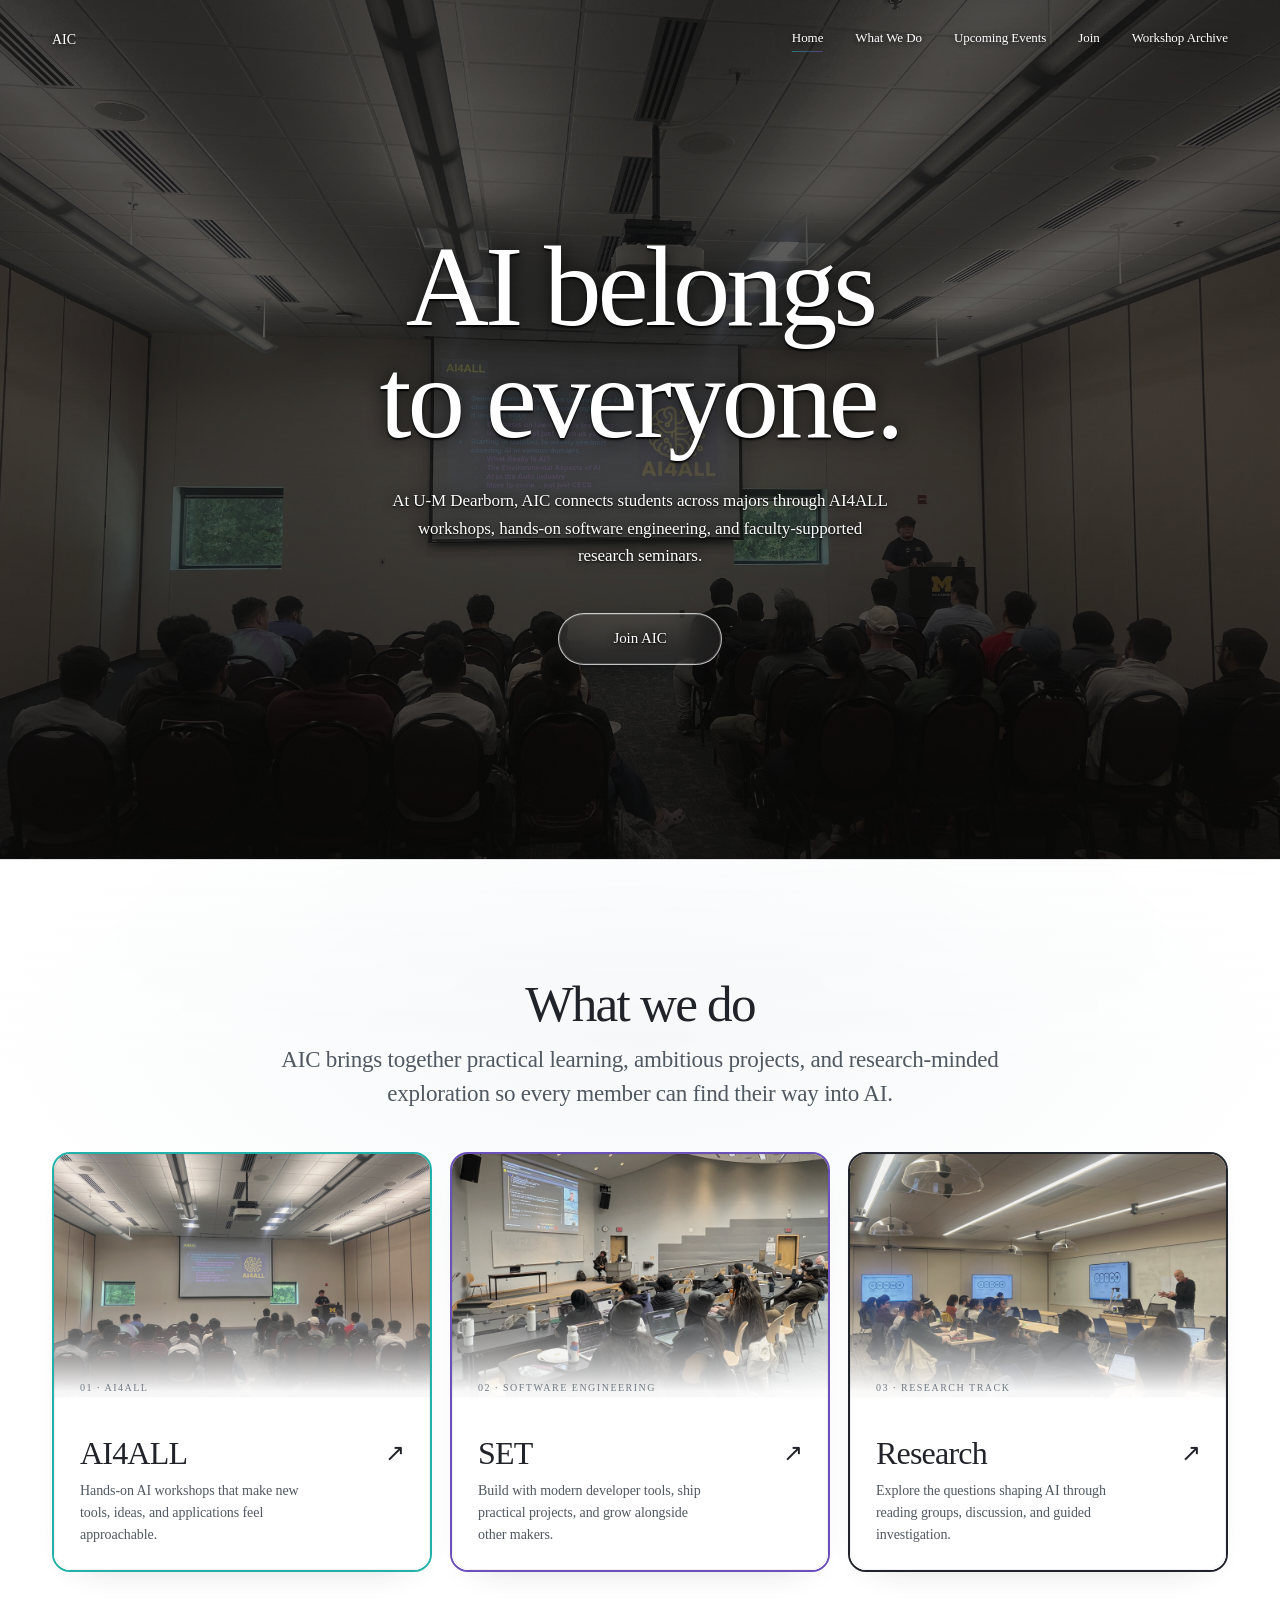
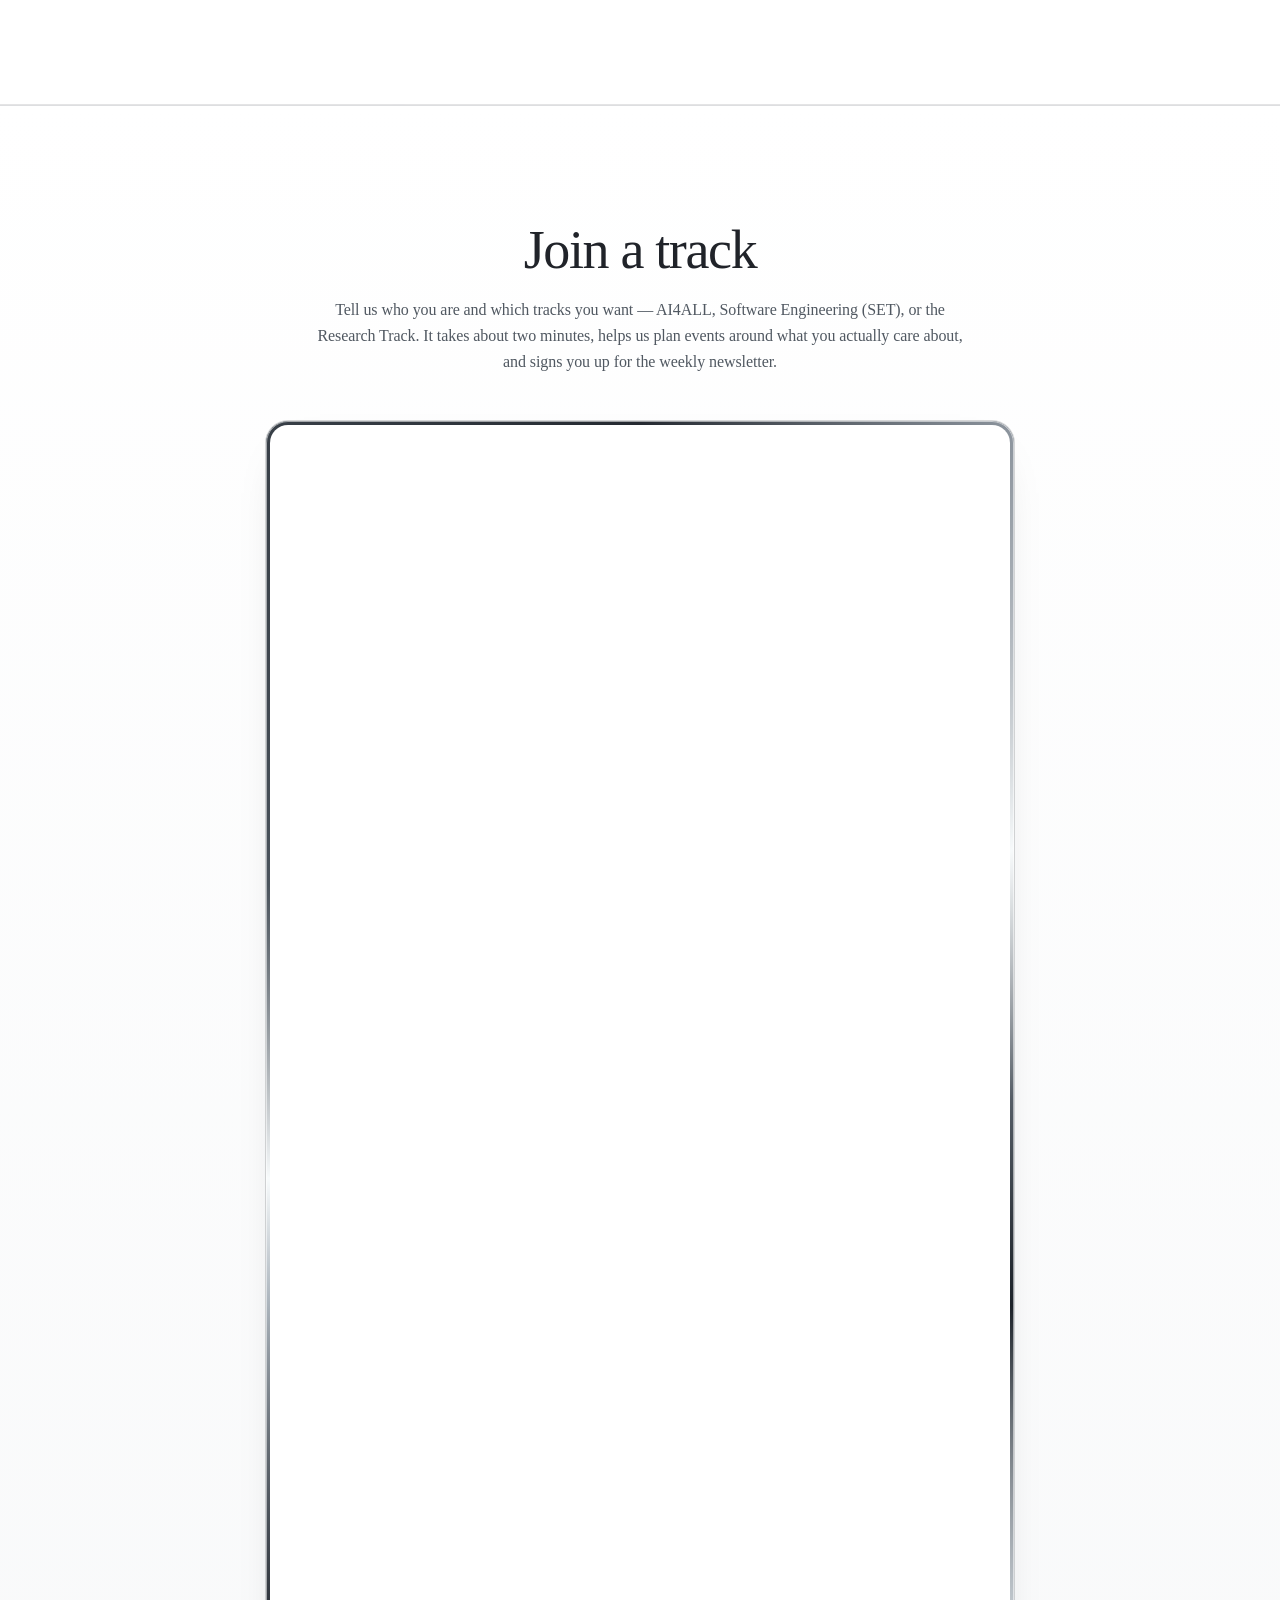
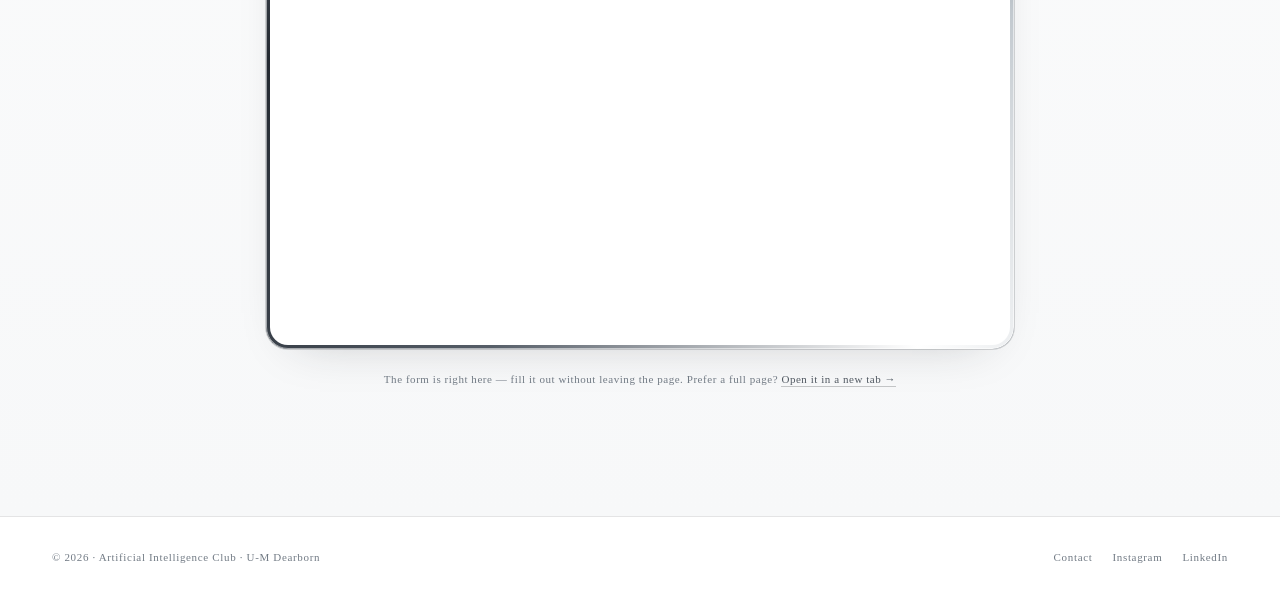
==== commit 756f0fae: "Add liquid-metal border to AIC interest form" ====
--- a/AI4ALL.html
+++ b/AI4ALL.html
@@ -779,13 +779,59 @@
   .form-frame{
     max-width:748px; margin:0 auto;
     border-radius:22px;
-    padding:2px;
-    background:linear-gradient(150deg, rgba(32,178,170,.55), rgba(107,79,187,.55));
-    box-shadow: 0 28px 90px -28px rgba(0,0,0,.72);
+    padding:4px;
+    position:relative;
+    isolation:isolate;
+    overflow:hidden;
+    background:#8d949b;
+    box-shadow:0 18px 48px -30px rgba(32,35,41,.28),0 0 0 1px rgba(39,45,52,.18);
+  }
+  .form-frame::before{
+    content:"";
+    position:absolute;
+    inset:0;
+    border-radius:inherit;
+    pointer-events:none;
+    background:conic-gradient(
+      from var(--form-metal-angle),
+      #252a31 0deg,
+      #8b939c 26deg,
+      #f7fafb 48deg,
+      #555d66 77deg,
+      #1c2229 108deg,
+      #c2c9cf 139deg,
+      #fff 160deg,
+      #565e68 191deg,
+      #222830 218deg,
+      #aeb7bf 253deg,
+      #f8fbfc 271deg,
+      #4a535c 309deg,
+      #252a31 360deg
+    );
+    animation:form-metal-flow 9s linear infinite;
+  }
+  .form-frame::after{
+    content:"";
+    position:absolute;
+    inset:0;
+    border:1px solid rgba(255,255,255,.55);
+    border-radius:inherit;
+    pointer-events:none;
+    z-index:2;
+  }
+  @property --form-metal-angle{
+    syntax:"<angle>";
+    inherits:false;
+    initial-value:0deg;
+  }
+  @keyframes form-metal-flow{
+    to{ --form-metal-angle:360deg; }
   }
   .form-frame .inner{
+    position:relative;
+    z-index:1;
     background:#0c0d11;
-    border-radius:20px;
+    border-radius:18px;
     padding:10px;
   }
   .form-frame iframe{
@@ -900,7 +946,6 @@
   .event .title .tag{ color:#6545a8; }
   .event:hover .go{ color:#6545a8; box-shadow:none; }
   section.join{ background:linear-gradient(180deg,#fff,#f7f8f9); }
-  .form-frame{ box-shadow:0 18px 48px -30px rgba(32,35,41,.28); }
   .form-frame .inner{ background:#fff; }
   footer{ background:#fff !important; color:var(--ink-faint); }
 </style>
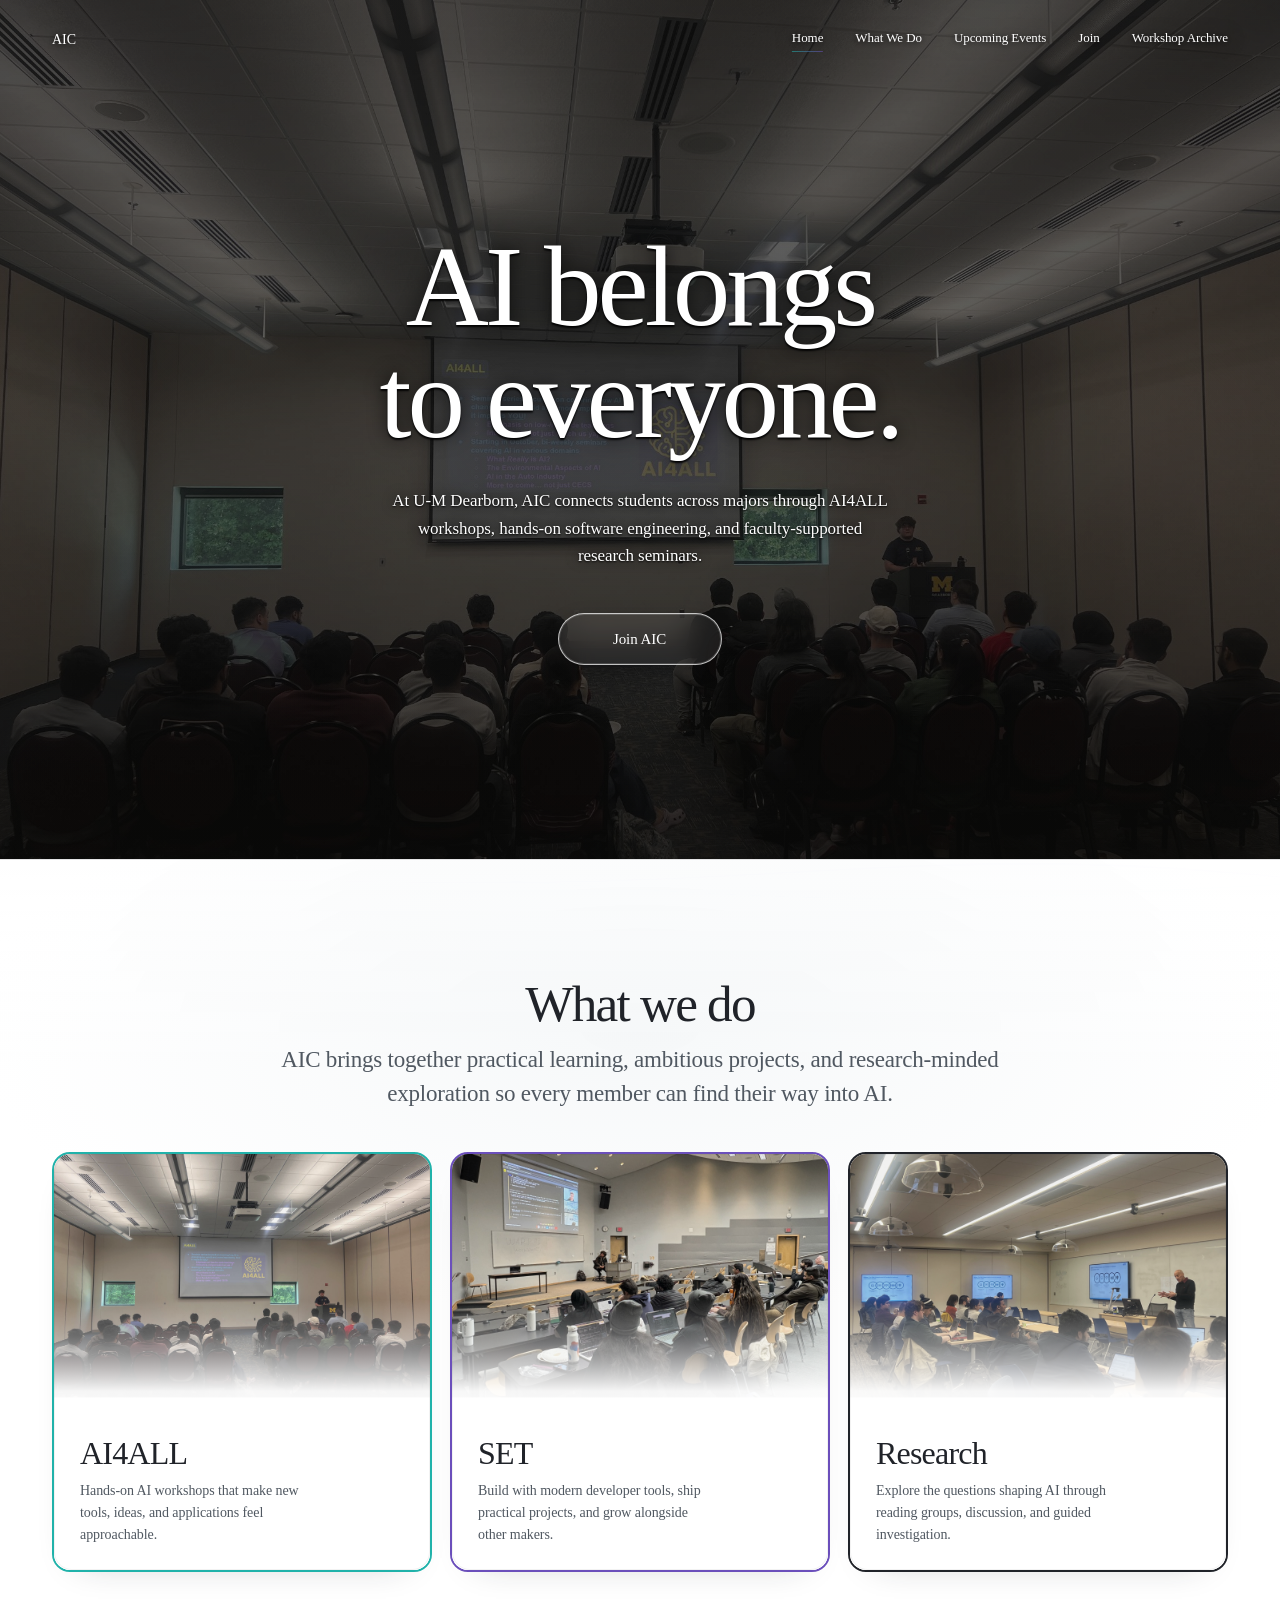
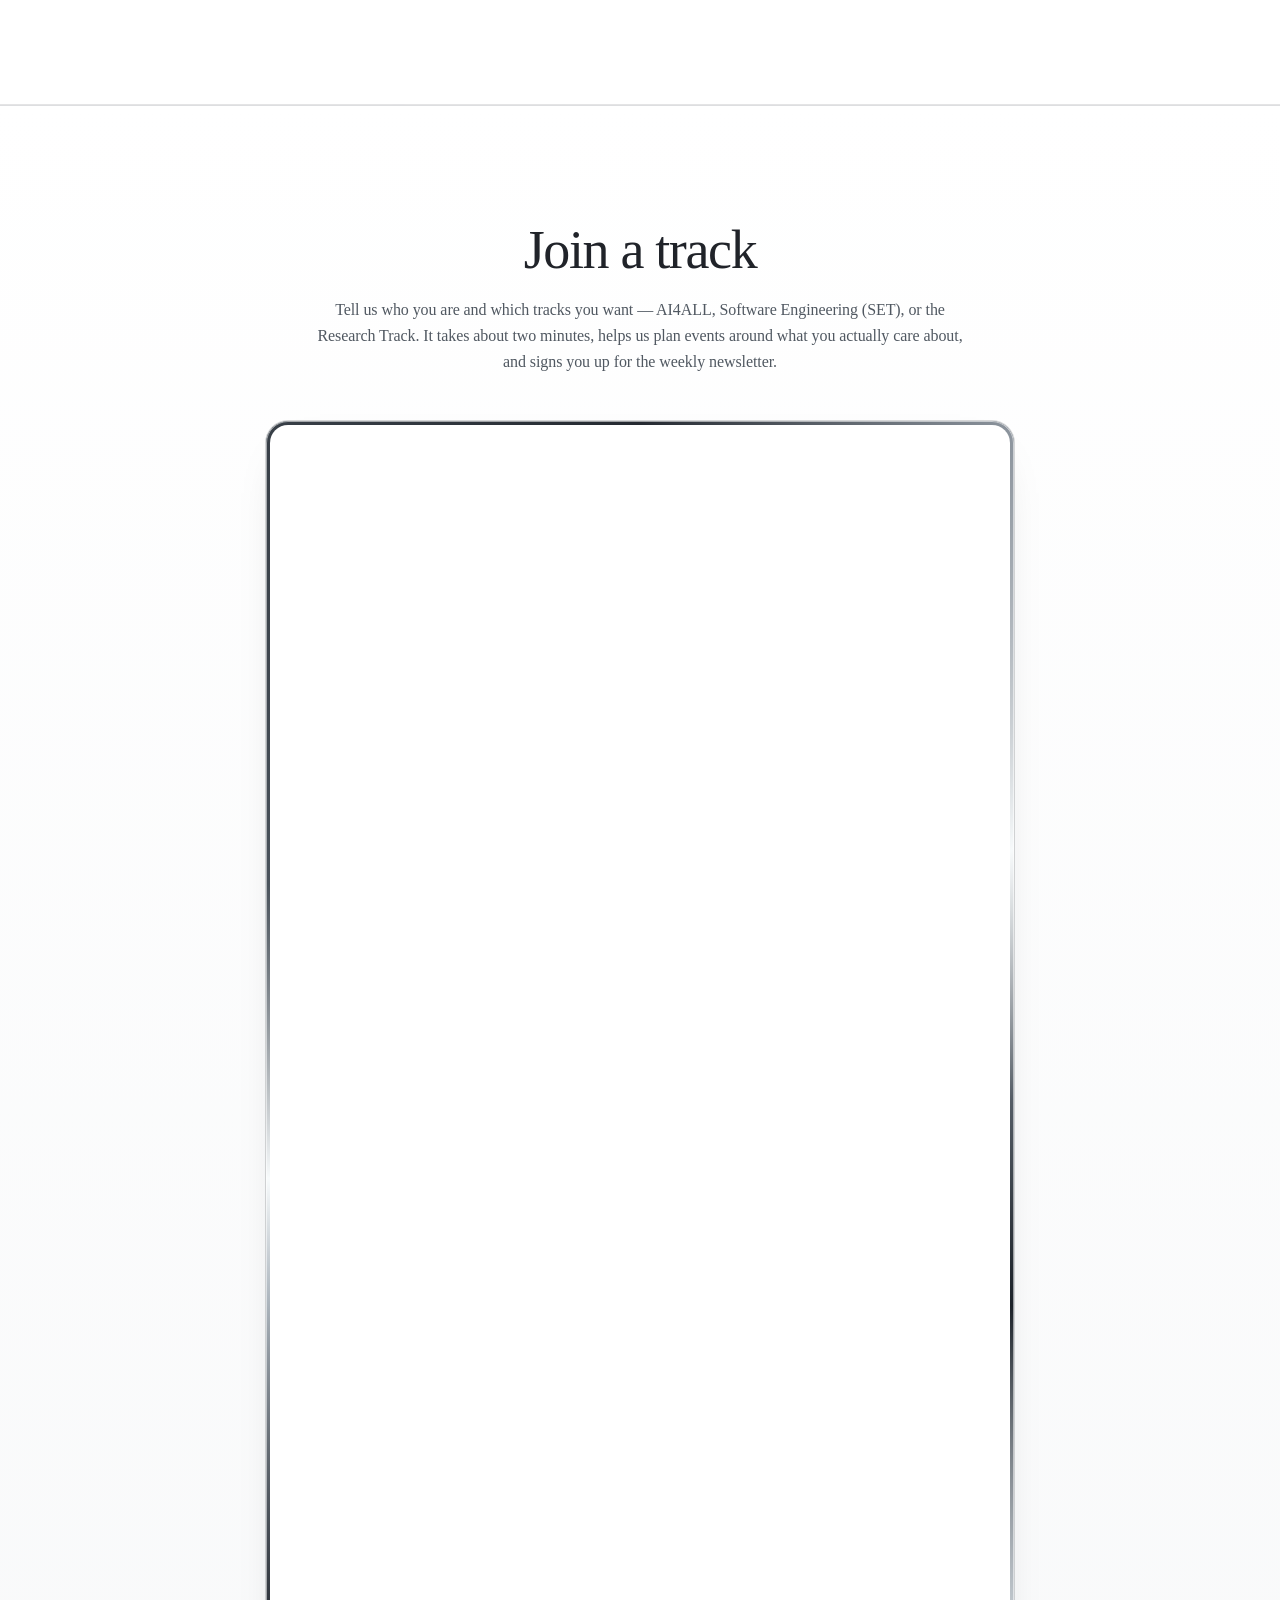
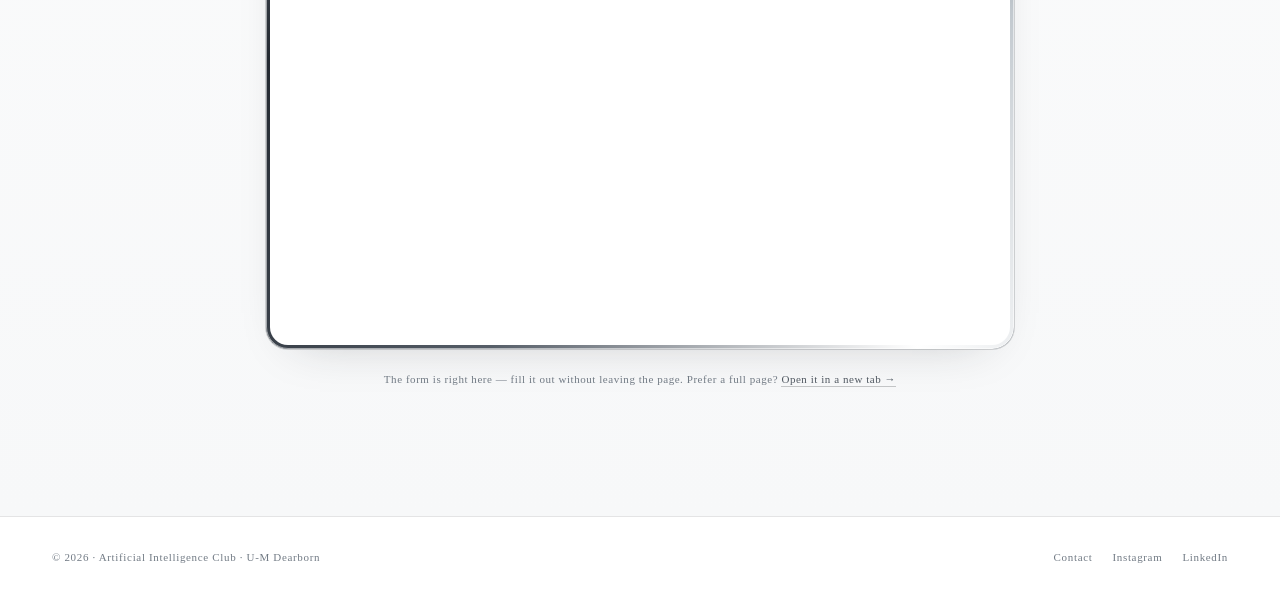
==== commit 0b730f77: "Simplify track cards and track pages - Home: drop the numbered labels and arrows from the track card" ====
--- a/AI4ALL.html
+++ b/AI4ALL.html
@@ -431,14 +431,6 @@
     width:100%;
     padding:27px 26px 25px;
   }
-  .program-number{
-    display:block;
-    margin-bottom:42px;
-    font-family:var(--mono);
-    font-size:10px;
-    letter-spacing:.15em;
-    color:rgba(237,237,233,.7);
-  }
   .program-title{
     display:flex;
     align-items:center;
@@ -449,13 +441,6 @@
     line-height:1;
     letter-spacing:-.025em;
   }
-  .program-arrow{
-    flex:0 0 auto;
-    font-family:var(--sans);
-    font-size:24px;
-    font-weight:300;
-    transition:transform .3s ease;
-  }
   .program-content p{
     margin-top:11px;
     max-width:34ch;
@@ -474,8 +459,6 @@
     transform:scale(1.08);
     filter:grayscale(0) saturate(.92) brightness(.82);
   }
-  .program-card:hover .program-arrow,
-  .program-card:focus-visible .program-arrow{ transform:translate(4px,-4px); }
   @media (max-width:850px){
     .work-intro{ grid-template-columns:1fr; gap:18px; }
     .work-kicker{ margin-bottom:0; }
@@ -903,7 +886,6 @@
     box-shadow:0 4px 18px rgba(0,0,0,.16),inset 0 0 0 1px rgba(255,255,255,.16);
     transition:none;
     animation:none;
-    text-shadow:0 1px 2px rgba(0,0,0,.95),0 0 8px rgba(0,0,0,.7);
   }
   .cta-join::before,.cta-join::after{content:none;display:none;}
   .cta-default{opacity:1;transform:none;transition:none;}
@@ -928,7 +910,6 @@
   .program-card img{ height:58%; bottom:auto; filter:saturate(.82) contrast(.98) brightness(.96); }
   .program-card::before{ background:linear-gradient(180deg,transparent 35%,rgba(255,255,255,.96) 57%,#fff 65%); }
   .program-card::after{ border-color:rgba(32,35,41,.06); }
-  .program-number{ color:var(--ink-faint); }
   .program-content p{ color:var(--ink-dim); }
   .program-card:hover,.program-card:focus-visible{ border-color:rgba(32,35,41,.22); box-shadow:0 18px 42px -28px rgba(32,35,41,.34); }
   .program-card:hover img,.program-card:focus-visible img{ filter:saturate(.95) brightness(1); }
@@ -1008,24 +989,21 @@
       <a class="program-card program-card--ai4all reveal d1" href="track-ai4all.html">
         <img src="images/aic-fall-gbm.jpg" alt="A packed AIC General Body Meeting audience" loading="lazy" />
         <span class="program-content">
-          <span class="program-number">01 · AI4ALL</span>
-          <span class="program-title">AI4ALL <span class="program-arrow" aria-hidden="true">↗</span></span>
+          <span class="program-title">AI4ALL</span>
           <p>Hands-on AI workshops that make new tools, ideas, and applications feel approachable.</p>
         </span>
       </a>
       <a class="program-card program-card--set reveal d2" href="track-set.html">
         <img src="images/w01.jpg" alt="AIC members gathered in a tiered workshop classroom" loading="lazy" />
         <span class="program-content">
-          <span class="program-number">02 · SOFTWARE ENGINEERING</span>
-          <span class="program-title">SET <span class="program-arrow" aria-hidden="true">↗</span></span>
+          <span class="program-title">SET</span>
           <p>Build with modern developer tools, ship practical projects, and grow alongside other makers.</p>
         </span>
       </a>
       <a class="program-card program-card--research reveal d3" href="track-research.html">
         <img src="images/w06.jpg" alt="AIC members attending a seminar session" loading="lazy" />
         <span class="program-content">
-          <span class="program-number">03 · RESEARCH TRACK</span>
-          <span class="program-title">Research <span class="program-arrow" aria-hidden="true">↗</span></span>
+          <span class="program-title">Research</span>
           <p>Explore the questions shaping AI through reading groups, discussion, and guided investigation.</p>
         </span>
       </a>
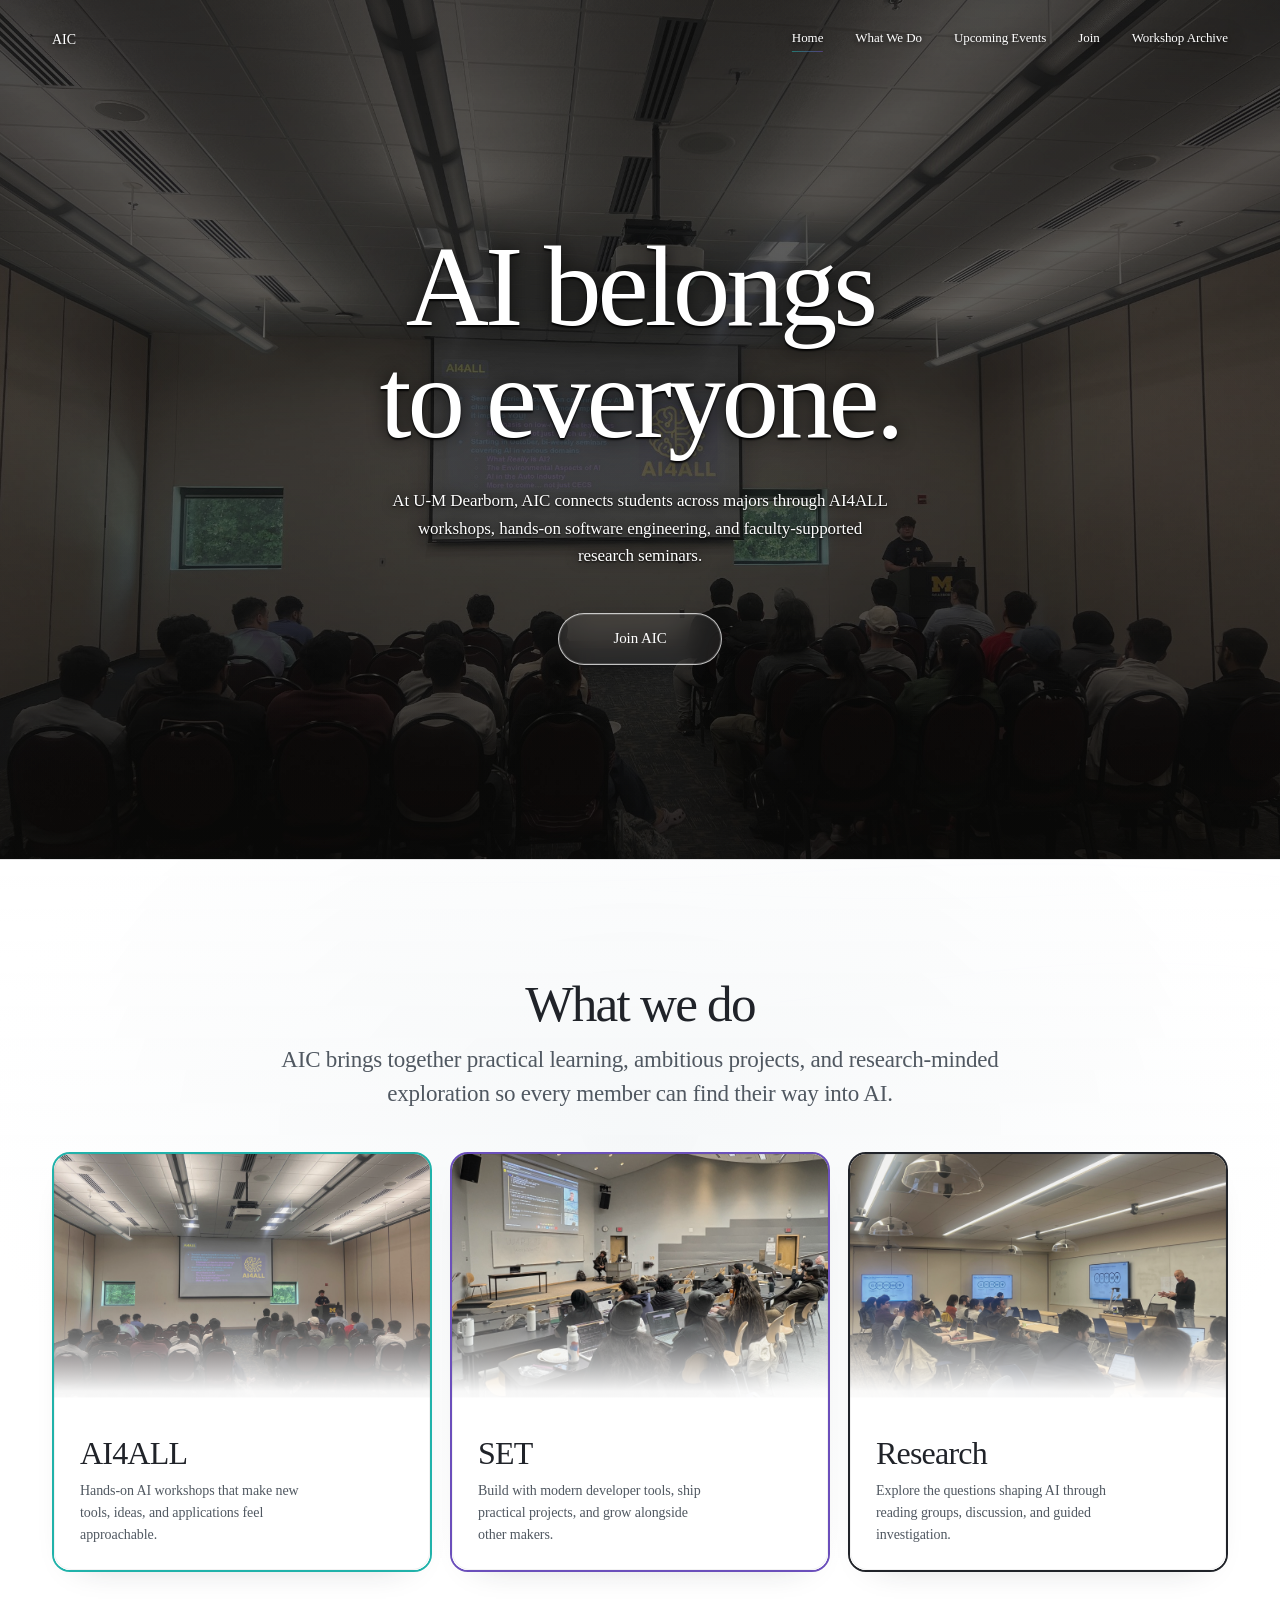
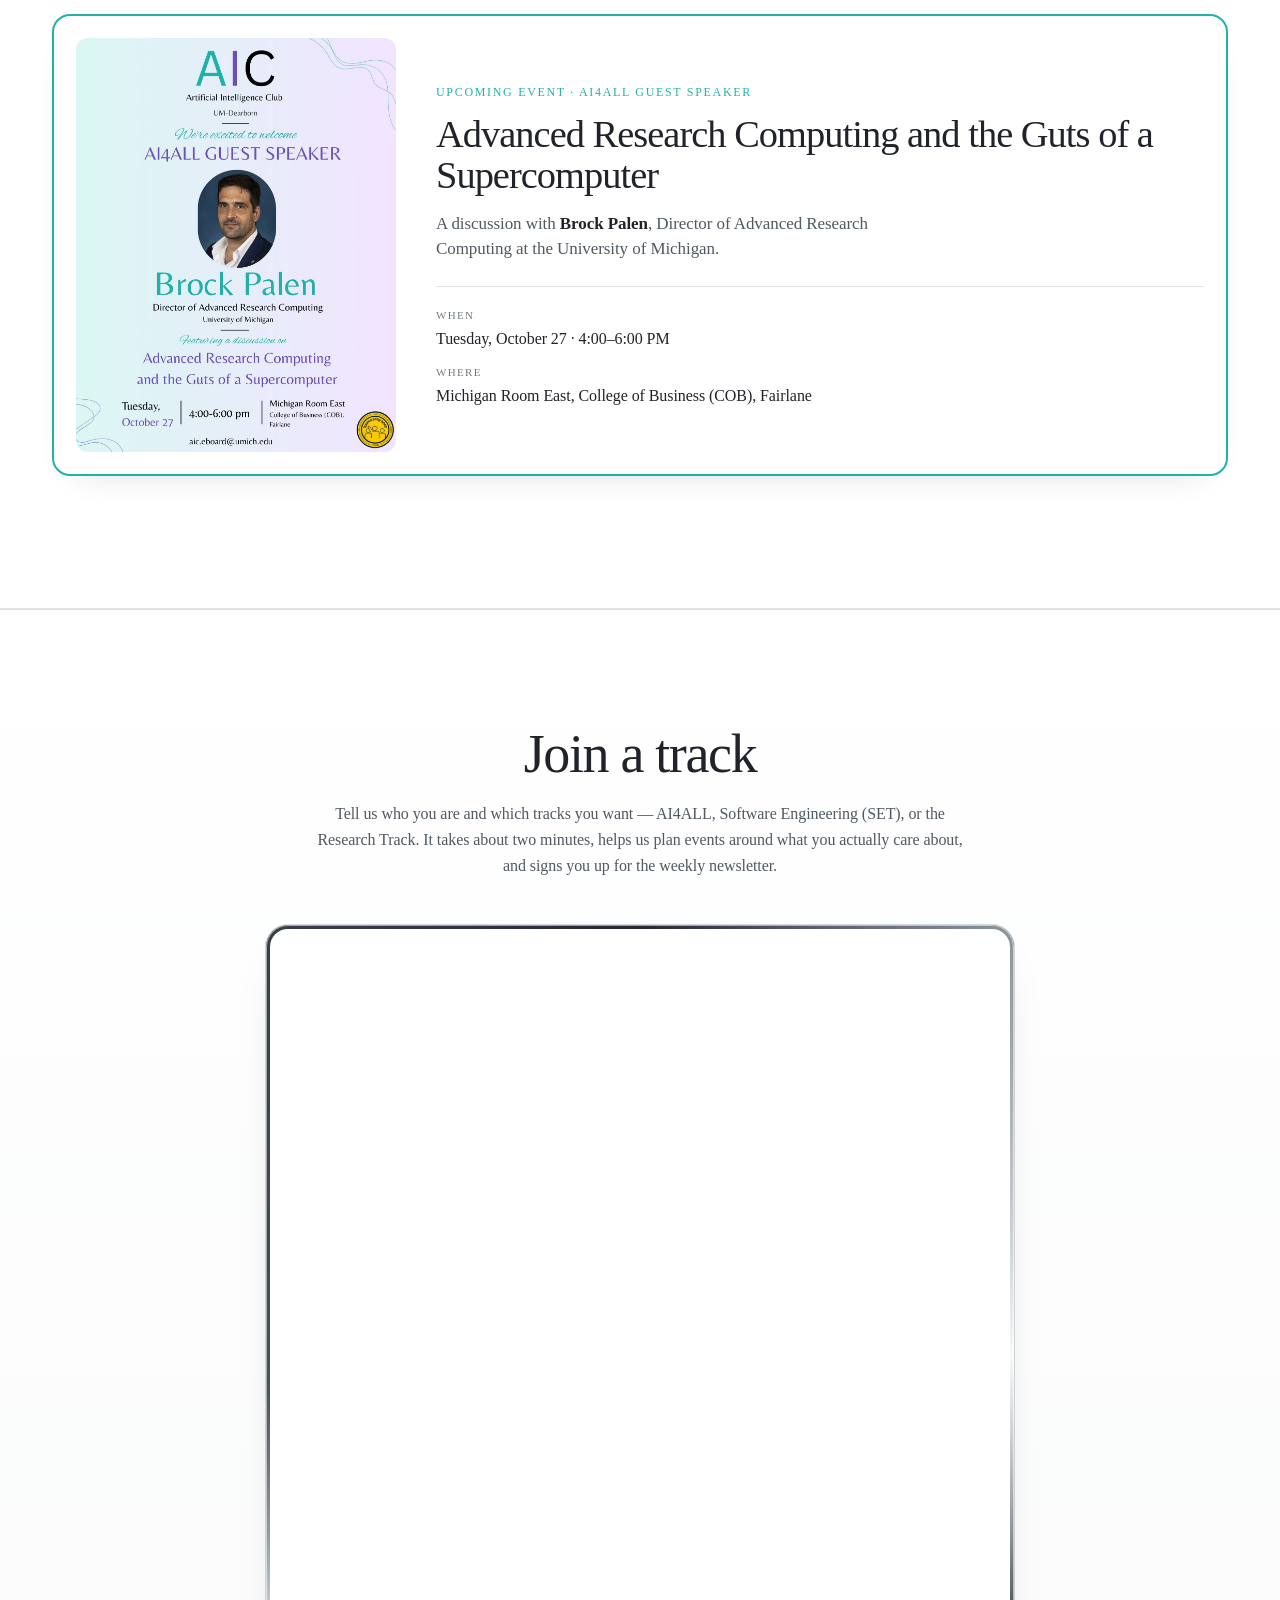
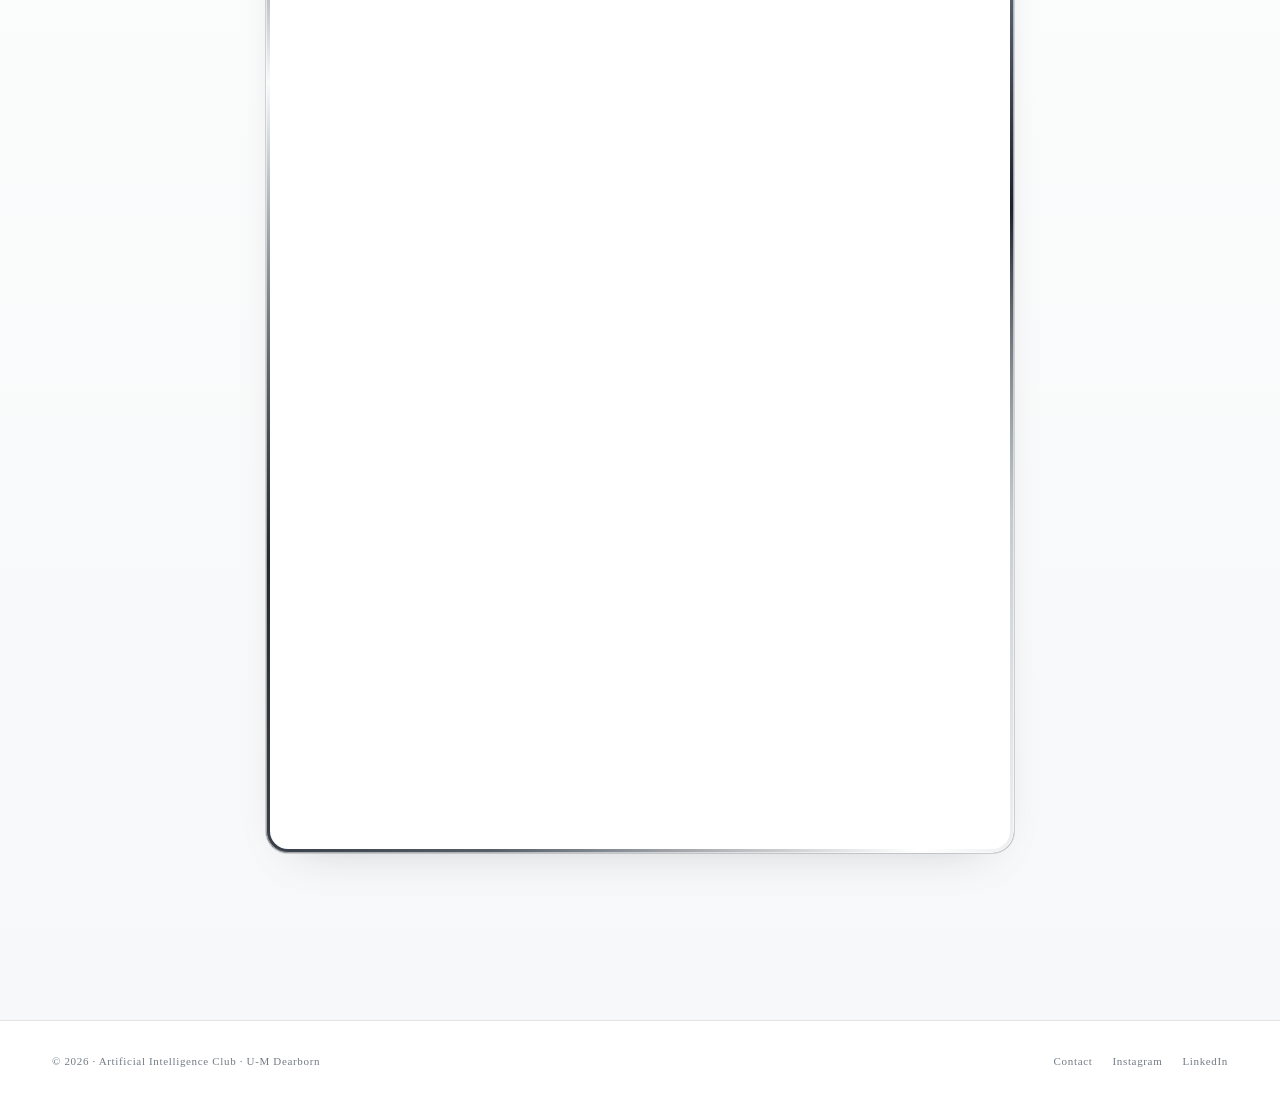
==== commit 2ca86762: "Feature the Brock Palen AI4ALL guest speaker event on the home page Add an upcoming-event card below" ====
--- a/AI4ALL.html
+++ b/AI4ALL.html
@@ -465,6 +465,75 @@
     .work-intro p{ max-width:600px; }
     .program-grid{ grid-template-columns:1fr; }
     .program-card{ min-height:330px; }
+  }
+
+  /* ---------- featured upcoming event ---------- */
+  .featured-event{
+    position:relative;
+    display:grid;
+    grid-template-columns:minmax(0,320px) minmax(0,1fr);
+    gap:40px;
+    align-items:center;
+    margin-top:42px;
+    padding:22px;
+    border:2px solid var(--aic-teal);
+    border-radius:18px;
+    background:#fff;
+    box-shadow:0 14px 36px -28px rgba(32,35,41,.32);
+  }
+  .featured-event img{
+    display:block;
+    width:100%;
+    height:auto;
+    border-radius:12px;
+  }
+  .featured-event-label{
+    font-family:var(--mono);
+    font-size:12px;
+    letter-spacing:.14em;
+    text-transform:uppercase;
+    color:var(--aic-teal);
+  }
+  .featured-event h3{
+    margin-top:12px;
+    font-family:var(--serif);
+    font-size:clamp(28px,3vw,40px);
+    font-weight:400;
+    line-height:1.08;
+    letter-spacing:-.025em;
+    color:var(--ink);
+  }
+  .featured-event-speaker{
+    margin-top:14px;
+    max-width:52ch;
+    color:var(--ink-dim);
+    font-size:17px;
+    line-height:1.5;
+  }
+  .featured-event-speaker strong{ color:var(--ink); font-weight:600; }
+  .featured-event-meta{
+    display:grid;
+    gap:14px;
+    margin-top:24px;
+    padding-top:20px;
+    border-top:1px solid var(--line);
+  }
+  .featured-event-meta dt{
+    font-family:var(--mono);
+    font-size:11px;
+    letter-spacing:.12em;
+    text-transform:uppercase;
+    color:var(--ink-faint);
+  }
+  .featured-event-meta dd{
+    margin-top:3px;
+    color:var(--ink);
+    font-size:16px;
+    line-height:1.45;
+  }
+  @media (max-width:760px){
+    .featured-event{ grid-template-columns:1fr; gap:24px; padding:16px; }
+    .featured-event img{ max-width:420px; margin:0 auto; }
   }
 
   /* ---------- upcoming events ---------- */
@@ -1008,6 +1077,22 @@
         </span>
       </a>
     </div>
+
+    <article class="featured-event reveal" aria-labelledby="featured-event-title">
+      <img src="images/events/ai4all-guest-speaker-brock-palen.jpg" alt="AI4ALL guest speaker flyer featuring Brock Palen, Director of Advanced Research Computing at the University of Michigan" loading="lazy" />
+      <div class="featured-event-body">
+        <div class="featured-event-label">Upcoming event · AI4ALL guest speaker</div>
+        <h3 id="featured-event-title">Advanced Research Computing and the Guts of a Supercomputer</h3>
+        <p class="featured-event-speaker">
+          A discussion with <strong>Brock Palen</strong>, Director of Advanced Research Computing
+          at the University of Michigan.
+        </p>
+        <dl class="featured-event-meta">
+          <div><dt>When</dt><dd>Tuesday, October 27 · 4:00–6:00 PM</dd></div>
+          <div><dt>Where</dt><dd>Michigan Room East, College of Business (COB), Fairlane</dd></div>
+        </dl>
+      </div>
+    </article>
   </div>
 </section>
 
